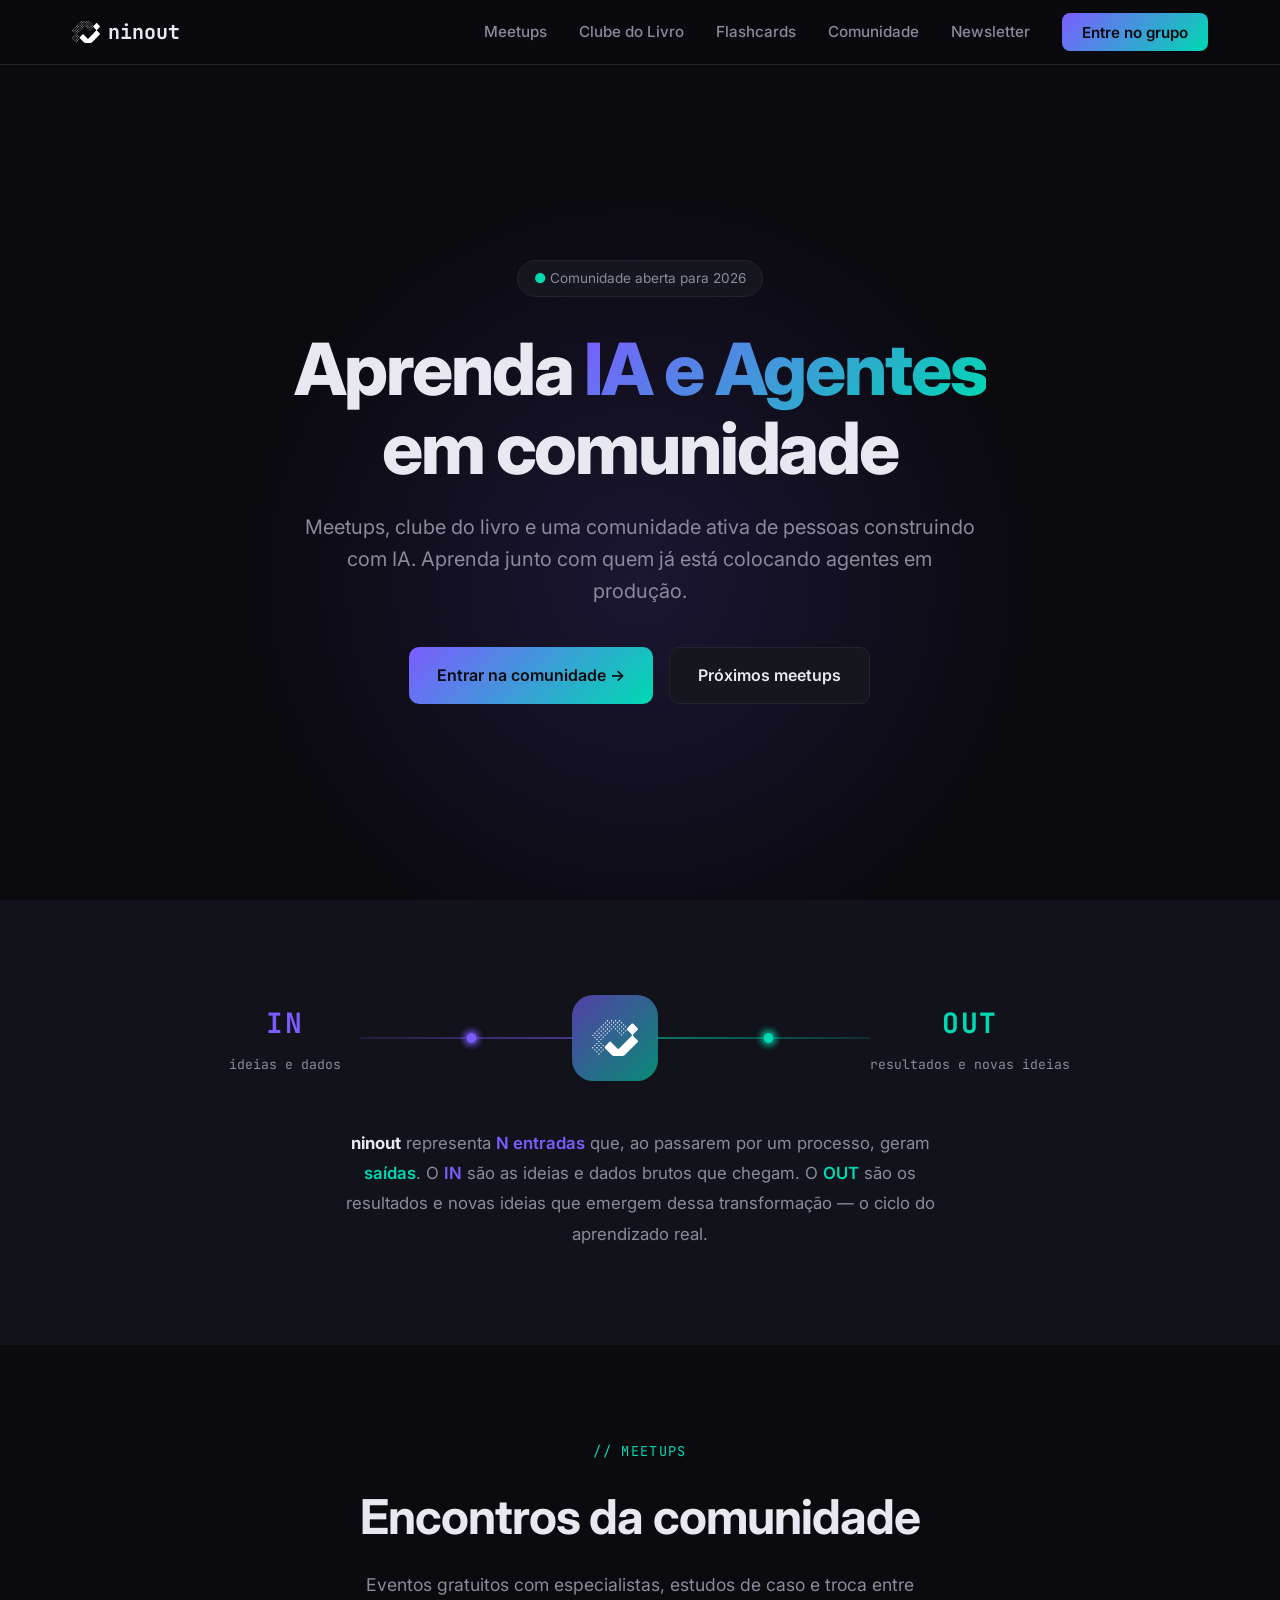
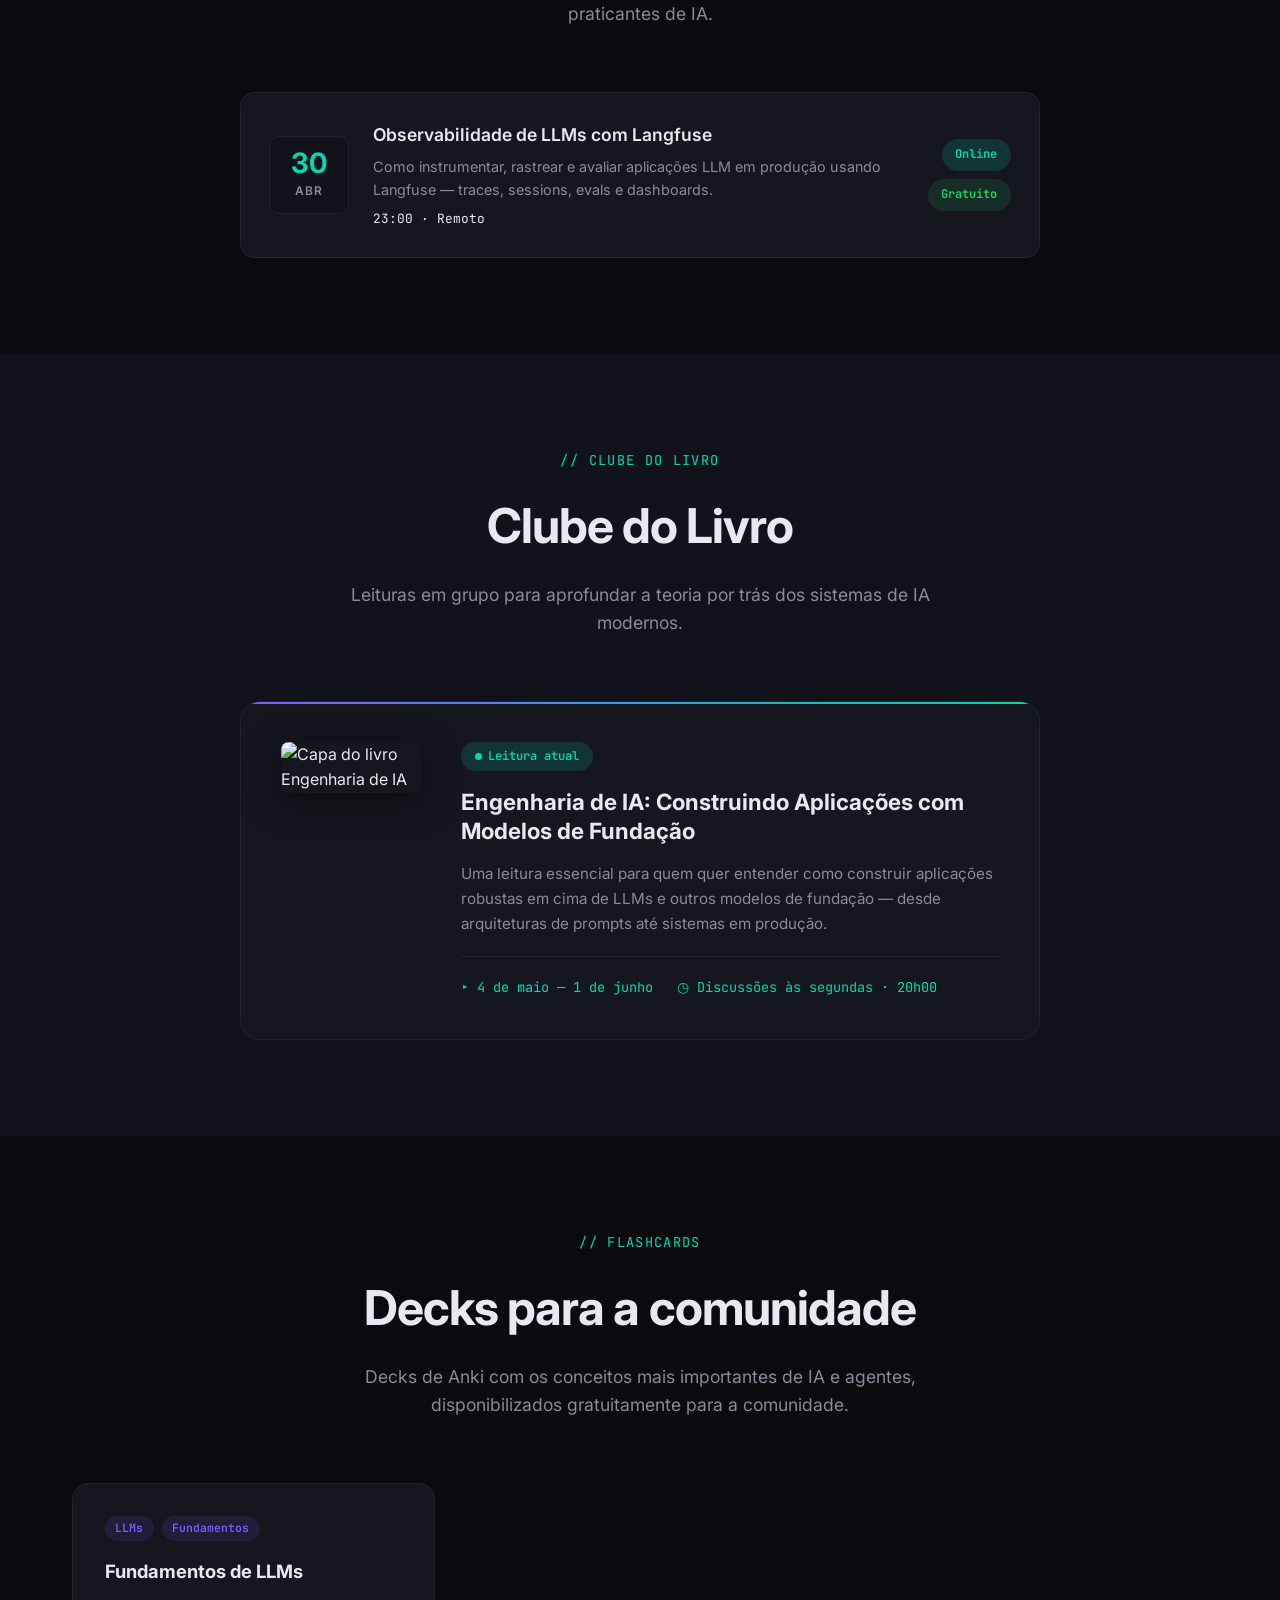
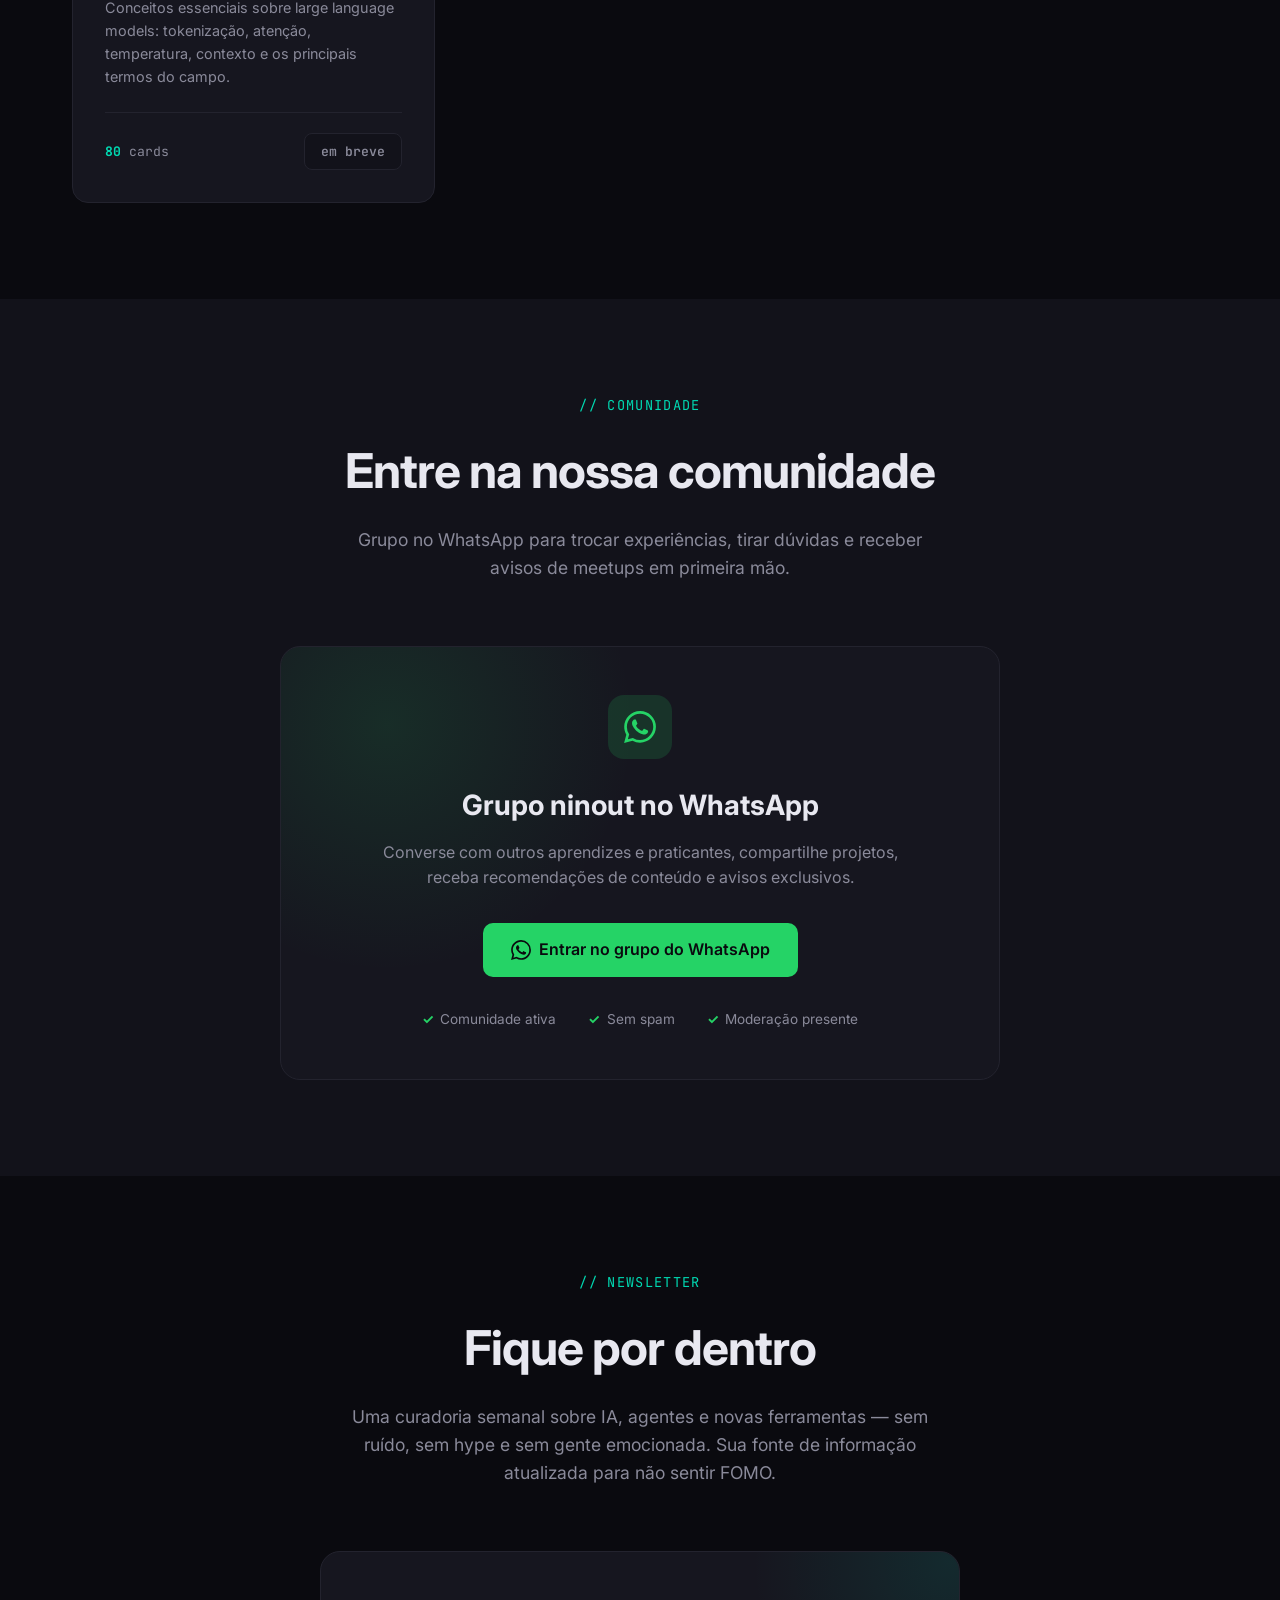
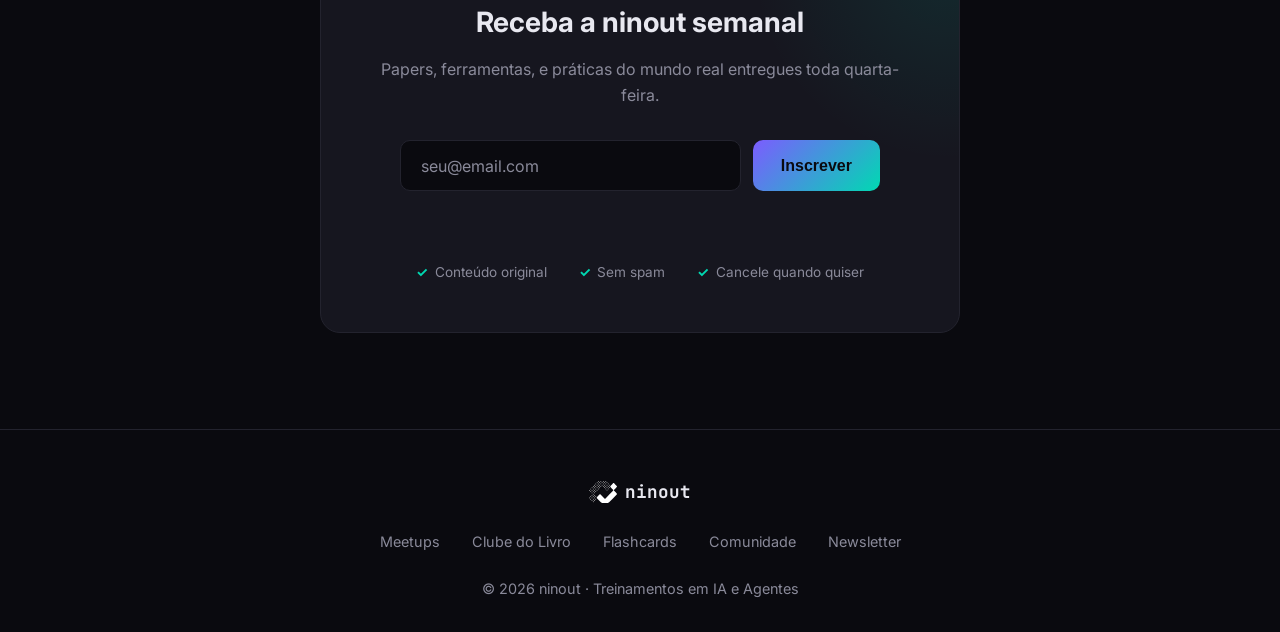
==== index.html @ 7427638b "Initial commit" ====
<!DOCTYPE html>
<html lang="pt-BR">
<head>
    <meta charset="UTF-8">
    <meta name="viewport" content="width=device-width, initial-scale=1.0">
    <title>ninout — Treinamentos em IA e Agentes</title>
    <link rel="icon" href="logo.svg" type="image/svg+xml">
    <link rel="preconnect" href="https://fonts.googleapis.com">
    <link rel="preconnect" href="https://fonts.gstatic.com" crossorigin>
    <link href="https://fonts.googleapis.com/css2?family=Inter:wght@300;400;500;600;700;800&family=JetBrains+Mono:wght@400;600&display=swap" rel="stylesheet">
    <style>
        * {
            margin: 0;
            padding: 0;
            box-sizing: border-box;
        }

        :root {
            --bg: #0a0a0f;
            --bg-elev: #12121a;
            --bg-card: #16161f;
            --border: #23232e;
            --text: #e8e8f0;
            --text-muted: #8a8a9a;
            --accent: #7c5cff;
            --accent-2: #00d9b2;
            --gradient: linear-gradient(135deg, #7c5cff 0%, #00d9b2 100%);
        }

        html {
            scroll-behavior: smooth;
        }

        body {
            font-family: 'Inter', -apple-system, BlinkMacSystemFont, sans-serif;
            background: var(--bg);
            color: var(--text);
            line-height: 1.6;
            overflow-x: hidden;
        }

        .mono {
            font-family: 'JetBrains Mono', monospace;
        }

        .container {
            max-width: 1200px;
            margin: 0 auto;
            padding: 0 2rem;
        }

        /* Navbar */
        nav {
            position: fixed;
            top: 0;
            left: 0;
            right: 0;
            background: rgba(10, 10, 15, 0.75);
            backdrop-filter: blur(12px);
            -webkit-backdrop-filter: blur(12px);
            border-bottom: 1px solid var(--border);
            z-index: 100;
            padding: 1rem 0;
        }

        nav .container {
            display: flex;
            align-items: center;
            justify-content: space-between;
        }

        .logo {
            font-family: 'JetBrains Mono', monospace;
            font-weight: 700;
            font-size: 1.25rem;
            color: var(--text);
            text-decoration: none;
            display: flex;
            align-items: center;
            gap: 0.5rem;
        }

        .logo img {
            width: 28px;
            height: 28px;
            object-fit: contain;
        }

        .nav-links {
            display: flex;
            gap: 2rem;
            list-style: none;
        }

        .nav-links a {
            color: var(--text-muted);
            text-decoration: none;
            font-size: 0.95rem;
            font-weight: 500;
            transition: color 0.2s;
        }

        .nav-links a:hover {
            color: var(--text);
        }

        .nav-cta {
            background: var(--gradient);
            color: #0a0a0f !important;
            padding: 0.6rem 1.25rem;
            border-radius: 8px;
            font-weight: 600 !important;
        }

        .nav-cta:hover {
            opacity: 0.9;
            transform: translateY(-1px);
        }

        /* Hero */
        .hero {
            height: 100vh;
            display: flex;
            align-items: center;
            justify-content: center;
            position: relative;
            padding: 8rem 0 4rem;
            overflow: hidden;
        }

        .hero::before {
            content: '';
            position: absolute;
            top: 20%;
            left: 50%;
            transform: translateX(-50%);
            width: 800px;
            height: 800px;
            background: radial-gradient(circle, rgba(124, 92, 255, 0.15) 0%, transparent 70%);
            pointer-events: none;
        }

        .hero-content {
            position: relative;
            text-align: center;
            max-width: 900px;
        }

        .hero-tag {
            display: inline-block;
            padding: 0.4rem 1rem;
            background: var(--bg-card);
            border: 1px solid var(--border);
            border-radius: 100px;
            font-size: 0.85rem;
            color: var(--text-muted);
            margin-bottom: 2rem;
        }

        .hero-tag span {
            color: var(--accent-2);
            font-weight: 600;
        }

        h1 {
            font-size: clamp(2.5rem, 6vw, 4.5rem);
            font-weight: 800;
            line-height: 1.1;
            letter-spacing: -0.03em;
            margin-bottom: 1.5rem;
        }

        .gradient-text {
            background: var(--gradient);
            -webkit-background-clip: text;
            -webkit-text-fill-color: transparent;
            background-clip: text;
        }

        .hero-subtitle {
            font-size: 1.25rem;
            color: var(--text-muted);
            max-width: 680px;
            margin: 0 auto 2.5rem;
        }

        .hero-actions {
            display: flex;
            gap: 1rem;
            justify-content: center;
            flex-wrap: wrap;
        }

        .btn {
            padding: 0.9rem 1.75rem;
            border-radius: 10px;
            font-weight: 600;
            font-size: 1rem;
            text-decoration: none;
            display: inline-flex;
            align-items: center;
            gap: 0.5rem;
            transition: all 0.2s;
            border: none;
            cursor: pointer;
        }

        .btn-primary {
            background: var(--gradient);
            color: #0a0a0f;
        }

        .btn-primary:hover {
            transform: translateY(-2px);
            box-shadow: 0 10px 30px rgba(124, 92, 255, 0.3);
        }

        .btn-secondary {
            background: var(--bg-card);
            color: var(--text);
            border: 1px solid var(--border);
        }

        .btn-secondary:hover {
            background: var(--bg-elev);
            border-color: var(--accent);
        }

        /* Sections */
        section {
            padding: 6rem 0;
            position: relative;
        }

        .section-header {
            text-align: center;
            margin-bottom: 4rem;
        }

        .section-label {
            font-family: 'JetBrains Mono', monospace;
            font-size: 0.85rem;
            color: var(--accent-2);
            text-transform: uppercase;
            letter-spacing: 0.1em;
            margin-bottom: 1rem;
        }

        h2 {
            font-size: clamp(2rem, 4vw, 3rem);
            font-weight: 700;
            letter-spacing: -0.02em;
            margin-bottom: 1rem;
        }

        .section-subtitle {
            font-size: 1.1rem;
            color: var(--text-muted);
            max-width: 600px;
            margin: 0 auto;
        }

        /* Sobre */
        .sobre {
            background: var(--bg-elev);
        }

        .sobre-wrapper {
            max-width: 860px;
            margin: 0 auto;
            text-align: center;
        }

        .sobre-diagrama {
            display: flex;
            align-items: center;
            justify-content: center;
            margin-bottom: 3rem;
            gap: 0;
        }

        .diagrama-lado {
            min-width: 150px;
            text-align: center;
            flex-shrink: 0;
        }

        .diagrama-lado p {
            font-size: 0.82rem;
            color: var(--text-muted);
            margin-top: 0.5rem;
            font-family: 'JetBrains Mono', monospace;
        }

        .diagrama-tag {
            display: inline-block;
            font-family: 'JetBrains Mono', monospace;
            font-size: 1.75rem;
            font-weight: 700;
            letter-spacing: 0.06em;
        }

        .diagrama-tag-in  { color: var(--accent); }
        .diagrama-tag-out { color: var(--accent-2); }

        .diagrama-trilho {
            flex: 1;
            height: 2px;
            position: relative;
            overflow: visible;
        }

        .diagrama-trilho-in  { background: linear-gradient(90deg, rgba(124,92,255,0.15), rgba(124,92,255,0.5)); }
        .diagrama-trilho-out { background: linear-gradient(90deg, rgba(0,217,178,0.5), rgba(0,217,178,0.15)); }

        .diagrama-dot {
            position: absolute;
            top: 50%;
            width: 9px;
            height: 9px;
            border-radius: 50%;
            transform: translateY(-50%);
        }

        .dot-in {
            background: var(--accent);
            box-shadow: 0 0 8px var(--accent);
            animation: dot-in 1.8s var(--d, 0s) infinite ease-in-out;
        }

        .dot-out {
            background: var(--accent-2);
            box-shadow: 0 0 8px var(--accent-2);
            animation: dot-out 1.8s var(--d, 0s) infinite ease-in-out;
        }

        @keyframes dot-in {
            0%   { left: 0%;   opacity: 0; }
            15%  { opacity: 1; }
            85%  { opacity: 1; }
            100% { left: 100%; opacity: 0; }
        }

        @keyframes dot-out {
            0%   { left: 0%;   opacity: 0; }
            15%  { opacity: 1; }
            85%  { opacity: 1; }
            100% { left: 100%; opacity: 0; }
        }

        .diagrama-centro {
            width: 84px;
            height: 84px;
            background: var(--bg-card);
            border-radius: 20px;
            display: flex;
            align-items: center;
            justify-content: center;
            flex-shrink: 0;
            position: relative;
            z-index: 1;
            animation: centro-pulse 3s ease-in-out infinite alternate;
        }

        .diagrama-centro::before {
            content: '';
            position: absolute;
            inset: -1px;
            border-radius: 21px;
            background: var(--gradient);
            z-index: -1;
            opacity: 0.6;
        }

        @keyframes centro-pulse {
            from { box-shadow: 0 0 20px rgba(124,92,255,0.25); }
            to   { box-shadow: 0 0 45px rgba(0,217,178,0.35); }
        }

        .diagrama-centro img {
            width: 46px;
            height: 46px;
            object-fit: contain;
        }

        .sobre-texto {
            font-size: 1.05rem;
            color: var(--text-muted);
            line-height: 1.8;
            max-width: 620px;
            margin: 0 auto;
        }

        .sobre-texto strong      { color: var(--text); }
        .sobre-texto .t-in  { color: var(--accent); font-weight: 600; }
        .sobre-texto .t-out { color: var(--accent-2); font-weight: 600; }

        @media (max-width: 600px) {
            .diagrama-lado { min-width: 80px; }
            .diagrama-tag  { font-size: 1.25rem; }
            .diagrama-centro { width: 64px; height: 64px; border-radius: 14px; }
            .diagrama-centro img { width: 34px; height: 34px; }
        }

        /* Meetups */
        .meetups {
            background: var(--bg);
        }

        .meetups-list {
            display: flex;
            flex-direction: column;
            gap: 1rem;
            max-width: 800px;
            margin: 0 auto;
        }

        .meetups-status {
            text-align: center;
            color: var(--text-muted);
            font-family: 'JetBrains Mono', monospace;
            font-size: 0.9rem;
            padding: 2rem 0;
        }

        .meetup-card {
            background: var(--bg-card);
            border: 1px solid var(--border);
            border-radius: 14px;
            padding: 1.75rem;
            display: grid;
            grid-template-columns: auto 1fr auto;
            gap: 1.5rem;
            align-items: center;
            transition: all 0.2s;
        }

        .meetup-card:hover {
            border-color: var(--accent);
            transform: translateX(4px);
        }

        .meetup-date {
            text-align: center;
            background: var(--bg-elev);
            border: 1px solid var(--border);
            border-radius: 10px;
            padding: 0.75rem 1rem;
            min-width: 80px;
        }

        .meetup-date .day {
            display: block;
            font-size: 1.75rem;
            font-weight: 700;
            color: var(--accent-2);
            line-height: 1;
        }

        .meetup-date .month {
            display: block;
            font-size: 0.75rem;
            text-transform: uppercase;
            color: var(--text-muted);
            font-weight: 600;
            letter-spacing: 0.1em;
            margin-top: 0.25rem;
        }

        .meetup-info h3 {
            font-size: 1.1rem;
            font-weight: 600;
            margin-bottom: 0.35rem;
        }

        .meetup-info p {
            color: var(--text-muted);
            font-size: 0.9rem;
        }

        .meetup-info .meta {
            font-family: 'JetBrains Mono', monospace;
            font-size: 0.8rem;
            margin-top: 0.5rem;
        }

        .meetup-badge {
            padding: 0.4rem 0.85rem;
            border-radius: 100px;
            font-size: 0.75rem;
            font-weight: 600;
            font-family: 'JetBrains Mono', monospace;
        }

        .badge-online {
            background: rgba(0, 217, 178, 0.15);
            color: var(--accent-2);
        }

        .badge-presencial {
            background: rgba(124, 92, 255, 0.15);
            color: var(--accent);
        }

        .badge-gratuito {
            background: rgba(37, 211, 102, 0.12);
            color: #25d366;
        }

        /* Flashcards */
        .flashcards {
            background: var(--bg);
        }

        .flashcards-grid {
            display: grid;
            grid-template-columns: repeat(auto-fill, minmax(280px, 1fr));
            gap: 1.5rem;
        }

        .flashcards-status {
            grid-column: 1 / -1;
            text-align: center;
            color: var(--text-muted);
            font-family: 'JetBrains Mono', monospace;
            font-size: 0.9rem;
            padding: 2rem 0;
        }

        .flashcard-deck {
            background: var(--bg-card);
            border: 1px solid var(--border);
            border-radius: 16px;
            padding: 2rem;
            position: relative;
            transition: all 0.3s;
        }

        .flashcard-deck::before,
        .flashcard-deck::after {
            content: '';
            position: absolute;
            left: 10px;
            right: 10px;
            height: 100%;
            border-radius: 16px;
            border: 1px solid var(--border);
            background: var(--bg-card);
            z-index: -1;
            transition: all 0.3s;
        }

        .flashcard-deck::before {
            bottom: -6px;
            filter: brightness(0.85);
        }

        .flashcard-deck::after {
            bottom: -11px;
            left: 18px;
            right: 18px;
            filter: brightness(0.7);
        }

        .flashcard-deck:hover {
            transform: translateY(-4px);
            border-color: var(--accent);
        }

        .flashcard-deck:hover::before {
            bottom: -8px;
        }

        .flashcard-deck:hover::after {
            bottom: -14px;
        }

        .flashcard-deck-tags {
            display: flex;
            gap: 0.5rem;
            flex-wrap: wrap;
            margin-bottom: 1rem;
        }

        .flashcard-tag {
            padding: 0.2rem 0.65rem;
            background: rgba(124, 92, 255, 0.12);
            color: var(--accent);
            border-radius: 100px;
            font-size: 0.72rem;
            font-weight: 600;
            font-family: 'JetBrains Mono', monospace;
        }

        .flashcard-deck h3 {
            font-size: 1.15rem;
            font-weight: 700;
            margin-bottom: 0.6rem;
        }

        .flashcard-deck p {
            color: var(--text-muted);
            font-size: 0.9rem;
            line-height: 1.6;
            margin-bottom: 1.5rem;
        }

        .flashcard-deck-footer {
            display: flex;
            align-items: center;
            justify-content: space-between;
            padding-top: 1.25rem;
            border-top: 1px solid var(--border);
        }

        .flashcard-count {
            font-family: 'JetBrains Mono', monospace;
            font-size: 0.82rem;
            color: var(--text-muted);
        }

        .flashcard-count strong {
            color: var(--accent-2);
        }

        .flashcard-download {
            display: inline-flex;
            align-items: center;
            gap: 0.4rem;
            padding: 0.45rem 1rem;
            background: var(--gradient);
            color: #0a0a0f;
            border-radius: 8px;
            font-size: 0.82rem;
            font-weight: 600;
            text-decoration: none;
            transition: all 0.2s;
        }

        .flashcard-download:hover {
            opacity: 0.9;
            transform: translateY(-1px);
        }

        .flashcard-download-soon {
            display: inline-flex;
            align-items: center;
            gap: 0.4rem;
            padding: 0.45rem 1rem;
            background: var(--bg-elev);
            color: var(--text-muted);
            border: 1px solid var(--border);
            border-radius: 8px;
            font-size: 0.82rem;
            font-weight: 600;
            font-family: 'JetBrains Mono', monospace;
            cursor: default;
        }

        /* Clube do Livro */
        .clube-livro {
            background: var(--bg-elev);
        }

        .livro-card {
            max-width: 800px;
            margin: 0 auto;
            background: var(--bg-card);
            border: 1px solid var(--border);
            border-radius: 20px;
            padding: 2.5rem;
            display: grid;
            grid-template-columns: auto 1fr;
            gap: 2.5rem;
            align-items: start;
            position: relative;
            overflow: hidden;
            transition: border-color 0.3s;
        }

        .livro-card::before {
            content: '';
            position: absolute;
            top: 0;
            left: 0;
            right: 0;
            height: 2px;
            background: var(--gradient);
        }

        .livro-card:hover {
            border-color: var(--accent);
        }

        .livro-cover {
            width: 140px;
            border-radius: 8px;
            box-shadow: 0 8px 32px rgba(0, 0, 0, 0.5);
            flex-shrink: 0;
        }

        .livro-badge {
            display: inline-flex;
            align-items: center;
            gap: 0.4rem;
            padding: 0.3rem 0.85rem;
            background: rgba(0, 217, 178, 0.15);
            color: var(--accent-2);
            border-radius: 100px;
            font-size: 0.75rem;
            font-weight: 600;
            font-family: 'JetBrains Mono', monospace;
            margin-bottom: 1rem;
        }

        .livro-badge::before {
            content: '';
            width: 7px;
            height: 7px;
            background: var(--accent-2);
            border-radius: 50%;
            display: inline-block;
        }

        .livro-info h3 {
            font-size: 1.4rem;
            font-weight: 700;
            line-height: 1.3;
            margin-bottom: 0.5rem;
        }

        .livro-info p {
            color: var(--text-muted);
            font-size: 0.95rem;
            line-height: 1.65;
            margin-top: 1rem;
        }

        .livro-meta {
            display: flex;
            gap: 1.5rem;
            flex-wrap: wrap;
            margin-top: 1.25rem;
            padding-top: 1.25rem;
            border-top: 1px solid var(--border);
            font-family: 'JetBrains Mono', monospace;
            font-size: 0.85rem;
            color: var(--accent-2);
        }

        @media (max-width: 600px) {
            .livro-card {
                grid-template-columns: 1fr;
                text-align: center;
            }
            .livro-cover {
                width: 120px;
                margin: 0 auto;
            }
        }

        /* Community */
        .community {
            background: var(--bg-elev);
        }

        .community-box {
            max-width: 720px;
            margin: 0 auto;
            background: var(--bg-card);
            border: 1px solid var(--border);
            border-radius: 20px;
            padding: 3rem;
            text-align: center;
            position: relative;
            overflow: hidden;
        }

        .community-box::before {
            content: '';
            position: absolute;
            top: -40%;
            left: -20%;
            width: 500px;
            height: 500px;
            background: radial-gradient(circle, rgba(37, 211, 102, 0.12) 0%, transparent 70%);
            pointer-events: none;
        }

        .community-icon {
            width: 64px;
            height: 64px;
            border-radius: 16px;
            background: rgba(37, 211, 102, 0.15);
            display: inline-flex;
            align-items: center;
            justify-content: center;
            margin-bottom: 1.5rem;
            position: relative;
        }

        .community-icon svg {
            width: 32px;
            height: 32px;
            fill: #25d366;
        }

        .community-box h3 {
            font-size: 1.75rem;
            margin-bottom: 0.75rem;
            position: relative;
        }

        .community-box > p {
            color: var(--text-muted);
            margin-bottom: 2rem;
            position: relative;
            max-width: 520px;
            margin-left: auto;
            margin-right: auto;
        }

        .btn-whatsapp {
            background: #25d366;
            color: #0a0a0f;
            position: relative;
        }

        .btn-whatsapp:hover {
            background: #20bf5a;
            transform: translateY(-2px);
            box-shadow: 0 10px 30px rgba(37, 211, 102, 0.3);
        }

        .btn-whatsapp svg {
            width: 20px;
            height: 20px;
            fill: currentColor;
        }

        .community-perks {
            display: flex;
            justify-content: center;
            gap: 2rem;
            margin-top: 2rem;
            flex-wrap: wrap;
            position: relative;
        }

        .community-perks span {
            font-size: 0.85rem;
            color: var(--text-muted);
            display: flex;
            align-items: center;
            gap: 0.4rem;
        }

        .community-perks span::before {
            content: '✓';
            color: #25d366;
            font-weight: 700;
        }

        /* Newsletter */
        .newsletter-section {
            background: var(--bg);
        }

        .newsletter-box {
            max-width: 640px;
            margin: 0 auto;
            background: var(--bg-card);
            border: 1px solid var(--border);
            border-radius: 20px;
            padding: 3rem;
            text-align: center;
            position: relative;
            overflow: hidden;
        }

        .newsletter-box::before {
            content: '';
            position: absolute;
            top: -50%;
            right: -30%;
            width: 400px;
            height: 400px;
            background: radial-gradient(circle, rgba(0, 217, 178, 0.1) 0%, transparent 70%);
            pointer-events: none;
        }

        .newsletter-box h3 {
            font-size: 1.75rem;
            margin-bottom: 0.75rem;
            position: relative;
        }

        .newsletter-box p {
            color: var(--text-muted);
            margin-bottom: 2rem;
            position: relative;
        }

        .newsletter-form {
            display: flex;
            gap: 0.75rem;
            max-width: 480px;
            margin: 0 auto;
            position: relative;
        }

        .newsletter-form input {
            flex: 1;
            padding: 0.9rem 1.25rem;
            background: var(--bg);
            border: 1px solid var(--border);
            border-radius: 10px;
            color: var(--text);
            font-size: 1rem;
            font-family: inherit;
            transition: border-color 0.2s;
        }

        .newsletter-form input:focus {
            outline: none;
            border-color: var(--accent);
        }

        .newsletter-form input::placeholder {
            color: var(--text-muted);
        }

        .newsletter-perks {
            display: flex;
            justify-content: center;
            gap: 2rem;
            margin-top: 2rem;
            flex-wrap: wrap;
            position: relative;
        }

        .newsletter-perks span {
            font-size: 0.85rem;
            color: var(--text-muted);
            display: flex;
            align-items: center;
            gap: 0.4rem;
        }

        .newsletter-perks span::before {
            content: '✓';
            color: var(--accent-2);
            font-weight: 700;
        }

        .newsletter-msg {
            margin-top: 1rem;
            font-size: 0.9rem;
            color: var(--accent-2);
            opacity: 0;
            transition: opacity 0.3s;
        }

        .newsletter-msg.visible {
            opacity: 1;
        }

        /* Footer */
        footer {
            border-top: 1px solid var(--border);
            padding: 3rem 0 2rem;
            text-align: center;
            color: var(--text-muted);
            font-size: 0.9rem;
        }

        footer .logo {
            justify-content: center;
            margin-bottom: 1rem;
            font-size: 1.1rem;
        }

        .footer-links {
            display: flex;
            justify-content: center;
            gap: 2rem;
            margin: 1.5rem 0;
            list-style: none;
        }

        .footer-links a {
            color: var(--text-muted);
            text-decoration: none;
            transition: color 0.2s;
        }

        .footer-links a:hover {
            color: var(--text);
        }

        /* Hamburger */
        .nav-hamburger {
            display: none;
            flex-direction: column;
            justify-content: center;
            gap: 5px;
            width: 36px;
            height: 36px;
            background: none;
            border: none;
            cursor: pointer;
            padding: 4px;
        }

        .nav-hamburger span {
            display: block;
            height: 2px;
            background: var(--text);
            border-radius: 2px;
            transition: all 0.25s;
        }

        .nav-hamburger.open span:nth-child(1) {
            transform: translateY(7px) rotate(45deg);
        }

        .nav-hamburger.open span:nth-child(2) {
            opacity: 0;
        }

        .nav-hamburger.open span:nth-child(3) {
            transform: translateY(-7px) rotate(-45deg);
        }

        /* Responsive */
        @media (max-width: 768px) {
            .nav-hamburger {
                display: flex;
            }

            .nav-links {
                display: none;
                position: fixed;
                top: 57px;
                left: 0;
                right: 0;
                background: rgba(10, 10, 15, 0.97);
                backdrop-filter: blur(12px);
                -webkit-backdrop-filter: blur(12px);
                border-bottom: 1px solid var(--border);
                flex-direction: column;
                gap: 0;
                padding: 1rem 0;
                z-index: 99;
            }

            .nav-links.open {
                display: flex;
            }

            .nav-links li a {
                display: block;
                padding: 0.85rem 2rem;
                font-size: 1rem;
            }

            .nav-links li:last-child {
                padding: 0.75rem 2rem 0.25rem;
            }

            .nav-links li:last-child a.nav-cta {
                display: block;
                text-align: center;
            }

            .meetup-card {
                grid-template-columns: auto 1fr;
            }

            .meetup-badge {
                grid-column: 2;
                justify-self: start;
            }

            .newsletter-form {
                flex-direction: column;
            }

            .newsletter-box {
                padding: 2rem 1.5rem;
            }
        }
    </style>
</head>
<body>
    <nav>
        <div class="container">
            <a href="#" class="logo"><img src="logo.svg" alt="ninout logo">ninout</a>
            <button class="nav-hamburger" id="navHamburger" aria-label="Abrir menu">
                <span></span><span></span><span></span>
            </button>
            <ul class="nav-links" id="navLinks">
                <li><a href="#meetups">Meetups</a></li>
                <li><a href="#clube-do-livro">Clube do Livro</a></li>
                <li><a href="#flashcards">Flashcards</a></li>
                <li><a href="#comunidade">Comunidade</a></li>
                <li><a href="#newsletter">Newsletter</a></li>
                <li><a href="#comunidade" class="nav-cta">Entre no grupo</a></li>
            </ul>
        </div>
    </nav>

    <section class="hero">
        <div class="container">
            <div class="hero-content">
                <div class="hero-tag">
                    <span>●</span> Comunidade aberta para 2026
                </div>
                <h1>
                    Aprenda <span class="gradient-text">IA e Agentes</span><br>
                    em comunidade
                </h1>
                <p class="hero-subtitle">
                    Meetups, clube do livro e uma comunidade ativa de pessoas construindo
                    com IA. Aprenda junto com quem já está colocando agentes em produção.
                </p>
                <div class="hero-actions">
                    <a href="#comunidade" class="btn btn-primary">Entrar na comunidade →</a>
                    <a href="#meetups" class="btn btn-secondary">Próximos meetups</a>
                </div>
            </div>
        </div>
    </section>


    <section id="sobre" class="sobre">
        <div class="container">
            <div class="sobre-wrapper">
                <div class="sobre-diagrama">
                    <div class="diagrama-lado">
                        <span class="diagrama-tag diagrama-tag-in">IN</span>
                        <p>ideias e dados</p>
                    </div>
                    <div class="diagrama-trilho diagrama-trilho-in">
                        <span class="diagrama-dot dot-in" style="--d:0s"></span>
                        <span class="diagrama-dot dot-in" style="--d:.6s"></span>
                        <span class="diagrama-dot dot-in" style="--d:1.2s"></span>
                    </div>
                    <div class="diagrama-centro">
                        <img src="logo.svg" alt="ninout">
                    </div>
                    <div class="diagrama-trilho diagrama-trilho-out">
                        <span class="diagrama-dot dot-out" style="--d:.3s"></span>
                        <span class="diagrama-dot dot-out" style="--d:.9s"></span>
                        <span class="diagrama-dot dot-out" style="--d:1.5s"></span>
                    </div>
                    <div class="diagrama-lado">
                        <span class="diagrama-tag diagrama-tag-out">OUT</span>
                        <p>resultados e novas ideias</p>
                    </div>
                </div>
                <p class="sobre-texto">
                    <strong>ninout</strong> representa <span class="t-in">N entradas</span> que, ao passarem por um processo, geram <span class="t-out">saídas</span>. O <span class="t-in">IN</span> são as ideias e dados brutos que chegam. O <span class="t-out">OUT</span> são os resultados e novas ideias que emergem dessa transformação — o ciclo do aprendizado real.
                </p>
            </div>
        </div>
    </section>

    <section id="meetups" class="meetups">
        <div class="container">
            <div class="section-header">
                <div class="section-label">// meetups</div>
                <h2>Encontros da comunidade</h2>
                <p class="section-subtitle">
                    Eventos gratuitos com especialistas, estudos de caso e troca entre praticantes de IA.
                </p>
            </div>
            <div class="meetups-list" id="meetupsList">
                <p class="meetups-status" id="meetupsStatus">Carregando meetups…</p>
            </div>
        </div>
    </section>

    <section id="clube-do-livro" class="clube-livro">
        <div class="container">
            <div class="section-header">
                <div class="section-label">// clube do livro</div>
                <h2>Clube do Livro</h2>
                <p class="section-subtitle">
                    Leituras em grupo para aprofundar a teoria por trás dos sistemas de IA modernos.
                </p>
            </div>
            <div class="livro-card">
                <img class="livro-cover" src="https://m.media-amazon.com/images/I/81ohse7798L._SY425_.jpg" alt="Capa do livro Engenharia de IA">
                <div class="livro-info">
                    <div class="livro-badge">Leitura atual</div>
                    <h3>Engenharia de IA: Construindo Aplicações com Modelos de Fundação</h3>
                    <p>Uma leitura essencial para quem quer entender como construir aplicações robustas em cima de LLMs e outros modelos de fundação — desde arquiteturas de prompts até sistemas em produção.</p>
                    <div class="livro-meta">
                        <span>▸ 4 de maio — 1 de junho</span>
                        <span>◷ Discussões às segundas · 20h00</span>
                    </div>
                </div>
            </div>
        </div>
    </section>

    <section id="flashcards" class="flashcards">
        <div class="container">
            <div class="section-header">
                <div class="section-label">// flashcards</div>
                <h2>Decks para a comunidade</h2>
                <p class="section-subtitle">
                    Decks de Anki com os conceitos mais importantes de IA e agentes, disponibilizados gratuitamente para a comunidade.
                </p>
            </div>
            <div class="flashcards-grid" id="flashcardsGrid">
                <p class="flashcards-status" id="flashcardsStatus">Carregando decks…</p>
            </div>
        </div>
    </section>

    <section id="comunidade" class="community">
        <div class="container">
            <div class="section-header">
                <div class="section-label">// comunidade</div>
                <h2>Entre na nossa comunidade</h2>
                <p class="section-subtitle">
                    Grupo no WhatsApp para trocar experiências, tirar dúvidas e receber avisos de meetups em primeira mão.
                </p>
            </div>
            <div class="community-box">
                <div class="community-icon">
                    <svg viewBox="0 0 24 24" xmlns="http://www.w3.org/2000/svg">
                        <path d="M17.472 14.382c-.297-.149-1.758-.867-2.03-.967-.273-.099-.471-.148-.67.15-.197.297-.767.966-.94 1.164-.173.199-.347.223-.644.075-.297-.15-1.255-.463-2.39-1.475-.883-.788-1.48-1.761-1.653-2.059-.173-.297-.018-.458.13-.606.134-.133.298-.347.446-.52.149-.174.198-.298.298-.497.099-.198.05-.371-.025-.52-.075-.149-.669-1.612-.916-2.207-.242-.579-.487-.5-.669-.51-.173-.008-.371-.01-.57-.01-.198 0-.52.074-.792.372-.272.297-1.04 1.016-1.04 2.479 0 1.462 1.065 2.875 1.213 3.074.149.198 2.096 3.2 5.077 4.487.709.306 1.262.489 1.694.625.712.227 1.36.195 1.871.118.571-.085 1.758-.719 2.006-1.413.248-.694.248-1.289.173-1.413-.074-.124-.272-.198-.57-.347m-5.421 7.403h-.004a9.87 9.87 0 0 1-5.031-1.378l-.361-.214-3.741.982.998-3.648-.235-.374a9.86 9.86 0 0 1-1.51-5.26c.001-5.45 4.436-9.884 9.888-9.884 2.64 0 5.122 1.03 6.988 2.898a9.825 9.825 0 0 1 2.893 6.994c-.003 5.45-4.437 9.884-9.885 9.884m8.413-18.297A11.815 11.815 0 0 0 12.05 0C5.495 0 .16 5.335.157 11.892c0 2.096.547 4.142 1.588 5.945L.057 24l6.305-1.654a11.882 11.882 0 0 0 5.683 1.448h.005c6.554 0 11.89-5.335 11.893-11.893a11.821 11.821 0 0 0-3.48-8.413z"/>
                    </svg>
                </div>
                <h3>Grupo ninout no WhatsApp</h3>
                <p>Converse com outros aprendizes e praticantes, compartilhe projetos, receba recomendações de conteúdo e avisos exclusivos.</p>
                <a href="https://chat.whatsapp.com/XXXXXXXXXXXXXXXXXXXXXX" target="_blank" rel="noopener noreferrer" class="btn btn-whatsapp">
                    <svg viewBox="0 0 24 24" xmlns="http://www.w3.org/2000/svg">
                        <path d="M17.472 14.382c-.297-.149-1.758-.867-2.03-.967-.273-.099-.471-.148-.67.15-.197.297-.767.966-.94 1.164-.173.199-.347.223-.644.075-.297-.15-1.255-.463-2.39-1.475-.883-.788-1.48-1.761-1.653-2.059-.173-.297-.018-.458.13-.606.134-.133.298-.347.446-.52.149-.174.198-.298.298-.497.099-.198.05-.371-.025-.52-.075-.149-.669-1.612-.916-2.207-.242-.579-.487-.5-.669-.51-.173-.008-.371-.01-.57-.01-.198 0-.52.074-.792.372-.272.297-1.04 1.016-1.04 2.479 0 1.462 1.065 2.875 1.213 3.074.149.198 2.096 3.2 5.077 4.487.709.306 1.262.489 1.694.625.712.227 1.36.195 1.871.118.571-.085 1.758-.719 2.006-1.413.248-.694.248-1.289.173-1.413-.074-.124-.272-.198-.57-.347m-5.421 7.403h-.004a9.87 9.87 0 0 1-5.031-1.378l-.361-.214-3.741.982.998-3.648-.235-.374a9.86 9.86 0 0 1-1.51-5.26c.001-5.45 4.436-9.884 9.888-9.884 2.64 0 5.122 1.03 6.988 2.898a9.825 9.825 0 0 1 2.893 6.994c-.003 5.45-4.437 9.884-9.885 9.884m8.413-18.297A11.815 11.815 0 0 0 12.05 0C5.495 0 .16 5.335.157 11.892c0 2.096.547 4.142 1.588 5.945L.057 24l6.305-1.654a11.882 11.882 0 0 0 5.683 1.448h.005c6.554 0 11.89-5.335 11.893-11.893a11.821 11.821 0 0 0-3.48-8.413z"/>
                    </svg>
                    Entrar no grupo do WhatsApp
                </a>
                <div class="community-perks">
                    <span>Comunidade ativa</span>
                    <span>Sem spam</span>
                    <span>Moderação presente</span>
                </div>
            </div>
        </div>
    </section>

    <section id="newsletter" class="newsletter-section">
        <div class="container">
            <div class="section-header">
                <div class="section-label">// newsletter</div>
                <h2>Fique por dentro</h2>
                <p class="section-subtitle">
                    Uma curadoria semanal sobre IA, agentes e novas ferramentas — sem ruído, sem hype e sem gente emocionada. Sua fonte de informação atualizada para não sentir FOMO.
                </p>
            </div>
            <div class="newsletter-box">
                <h3>Receba a ninout semanal</h3>
                <p>Papers, ferramentas, e práticas do mundo real entregues toda quarta-feira.</p>
                <form class="newsletter-form" id="newsletterForm">
                    <input type="email" placeholder="seu@email.com" required>
                    <button type="submit" class="btn btn-primary">Inscrever</button>
                </form>
                <div class="newsletter-msg" id="newsletterMsg">✓ Pronto! Confira sua caixa de entrada.</div>
                <div class="newsletter-perks">
                    <span>Conteúdo original</span>
                    <span>Sem spam</span>
                    <span>Cancele quando quiser</span>
                </div>
            </div>
        </div>
    </section>

    <footer>
        <div class="container">
            <a href="#" class="logo"><img src="logo.svg" alt="ninout logo">ninout</a>
            <ul class="footer-links">
                <li><a href="#meetups">Meetups</a></li>
                <li><a href="#clube-do-livro">Clube do Livro</a></li>
                <li><a href="#flashcards">Flashcards</a></li>
                <li><a href="#comunidade">Comunidade</a></li>
                <li><a href="#newsletter">Newsletter</a></li>
            </ul>
            <p>© 2026 ninout · Treinamentos em IA e Agentes</p>
        </div>
    </footer>

    <script>
        const hamburger = document.getElementById('navHamburger');
        const navLinks = document.getElementById('navLinks');
        hamburger.addEventListener('click', () => {
            hamburger.classList.toggle('open');
            navLinks.classList.toggle('open');
        });
        navLinks.querySelectorAll('a').forEach(a => {
            a.addEventListener('click', () => {
                hamburger.classList.remove('open');
                navLinks.classList.remove('open');
            });
        });

        const form = document.getElementById('newsletterForm');
        const msg = document.getElementById('newsletterMsg');
        form.addEventListener('submit', (e) => {
            e.preventDefault();
            msg.classList.add('visible');
            form.reset();
            setTimeout(() => msg.classList.remove('visible'), 4000);
        });

        const MONTHS_PT = ['Jan', 'Fev', 'Mar', 'Abr', 'Mai', 'Jun', 'Jul', 'Ago', 'Set', 'Out', 'Nov', 'Dez'];

        function escapeHtml(str) {
            return String(str).replace(/[&<>"']/g, (c) => ({
                '&': '&amp;', '<': '&lt;', '>': '&gt;', '"': '&quot;', "'": '&#39;'
            }[c]));
        }

        function renderMeetup(m) {
            const d = new Date(m.date);
            const day = String(d.getDate()).padStart(2, '0');
            const month = MONTHS_PT[d.getMonth()];
            const time = d.toLocaleTimeString('pt-BR', { hour: '2-digit', minute: '2-digit' });
            const modeClass = m.mode === 'online' ? 'badge-online' : 'badge-presencial';
            const modeLabel = m.mode === 'online' ? 'Online' : 'Presencial';
            return `
                <div class="meetup-card">
                    <div class="meetup-date">
                        <span class="day">${day}</span>
                        <span class="month">${escapeHtml(month)}</span>
                    </div>
                    <div class="meetup-info">
                        <h3>${escapeHtml(m.title)}</h3>
                        <p>${escapeHtml(m.description)}</p>
                        <div class="meta mono">${escapeHtml(time)} · ${escapeHtml(m.location)}</div>
                    </div>
                    <div style="display:flex;flex-direction:column;gap:0.5rem;align-items:flex-end">
                        <span class="meetup-badge ${modeClass}">${modeLabel}</span>
                        <span class="meetup-badge badge-gratuito">Gratuito</span>
                    </div>
                </div>
            `;
        }

        async function loadMeetups() {
            const list = document.getElementById('meetupsList');
            const status = document.getElementById('meetupsStatus');
            try {
                const res = await fetch('meetups.json', { cache: 'no-cache' });
                if (!res.ok) throw new Error(`HTTP ${res.status}`);
                const meetups = await res.json();
                if (!Array.isArray(meetups) || meetups.length === 0) {
                    status.textContent = 'Nenhum meetup agendado no momento.';
                    return;
                }
                meetups.sort((a, b) => new Date(a.date) - new Date(b.date));
                list.innerHTML = meetups.map(renderMeetup).join('');
            } catch (err) {
                status.textContent = 'Não foi possível carregar os meetups.';
                console.error(err);
            }
        }

        loadMeetups();

        function renderDeck(d) {
            const tags = (d.tags || []).map(t => `<span class="flashcard-tag">${escapeHtml(t)}</span>`).join('');
            const tagsBlock = tags ? `<div class="flashcard-deck-tags">${tags}</div>` : '';
            const action = d.download
                ? `<a href="${escapeHtml(d.download)}" class="flashcard-download" target="_blank" rel="noopener noreferrer">↓ Baixar deck</a>`
                : `<span class="flashcard-download-soon">em breve</span>`;
            return `
                <div class="flashcard-deck">
                    ${tagsBlock}
                    <h3>${escapeHtml(d.title)}</h3>
                    <p>${escapeHtml(d.description)}</p>
                    <div class="flashcard-deck-footer">
                        <span class="flashcard-count"><strong>${escapeHtml(String(d.cards))}</strong> cards</span>
                        ${action}
                    </div>
                </div>
            `;
        }

        async function loadFlashcards() {
            const grid = document.getElementById('flashcardsGrid');
            const status = document.getElementById('flashcardsStatus');
            try {
                const res = await fetch('flashcards.json', { cache: 'no-cache' });
                if (!res.ok) throw new Error(`HTTP ${res.status}`);
                const decks = await res.json();
                if (!Array.isArray(decks) || decks.length === 0) {
                    status.textContent = 'Nenhum deck disponível no momento.';
                    return;
                }
                grid.innerHTML = decks.map(renderDeck).join('');
            } catch (err) {
                status.textContent = 'Não foi possível carregar os decks.';
                console.error(err);
            }
        }

        loadFlashcards();
    </script>
</body>
</html>
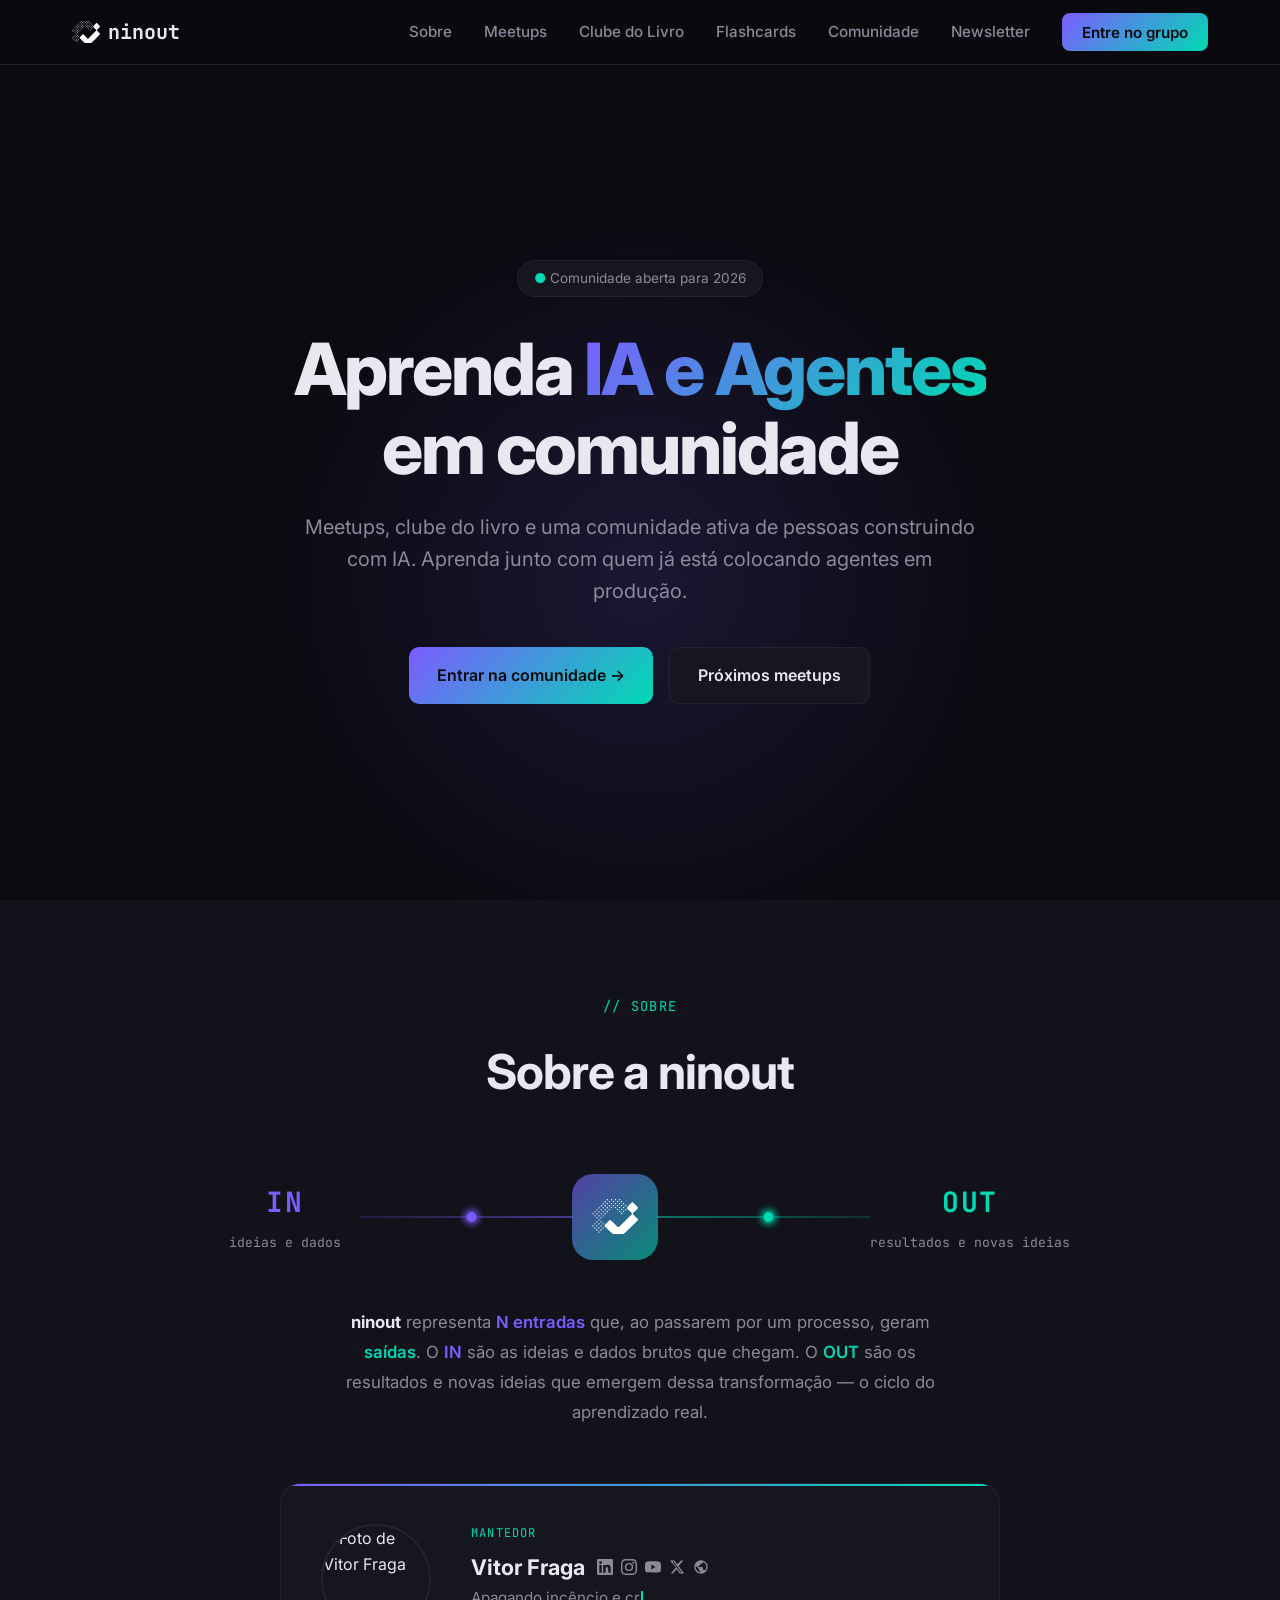
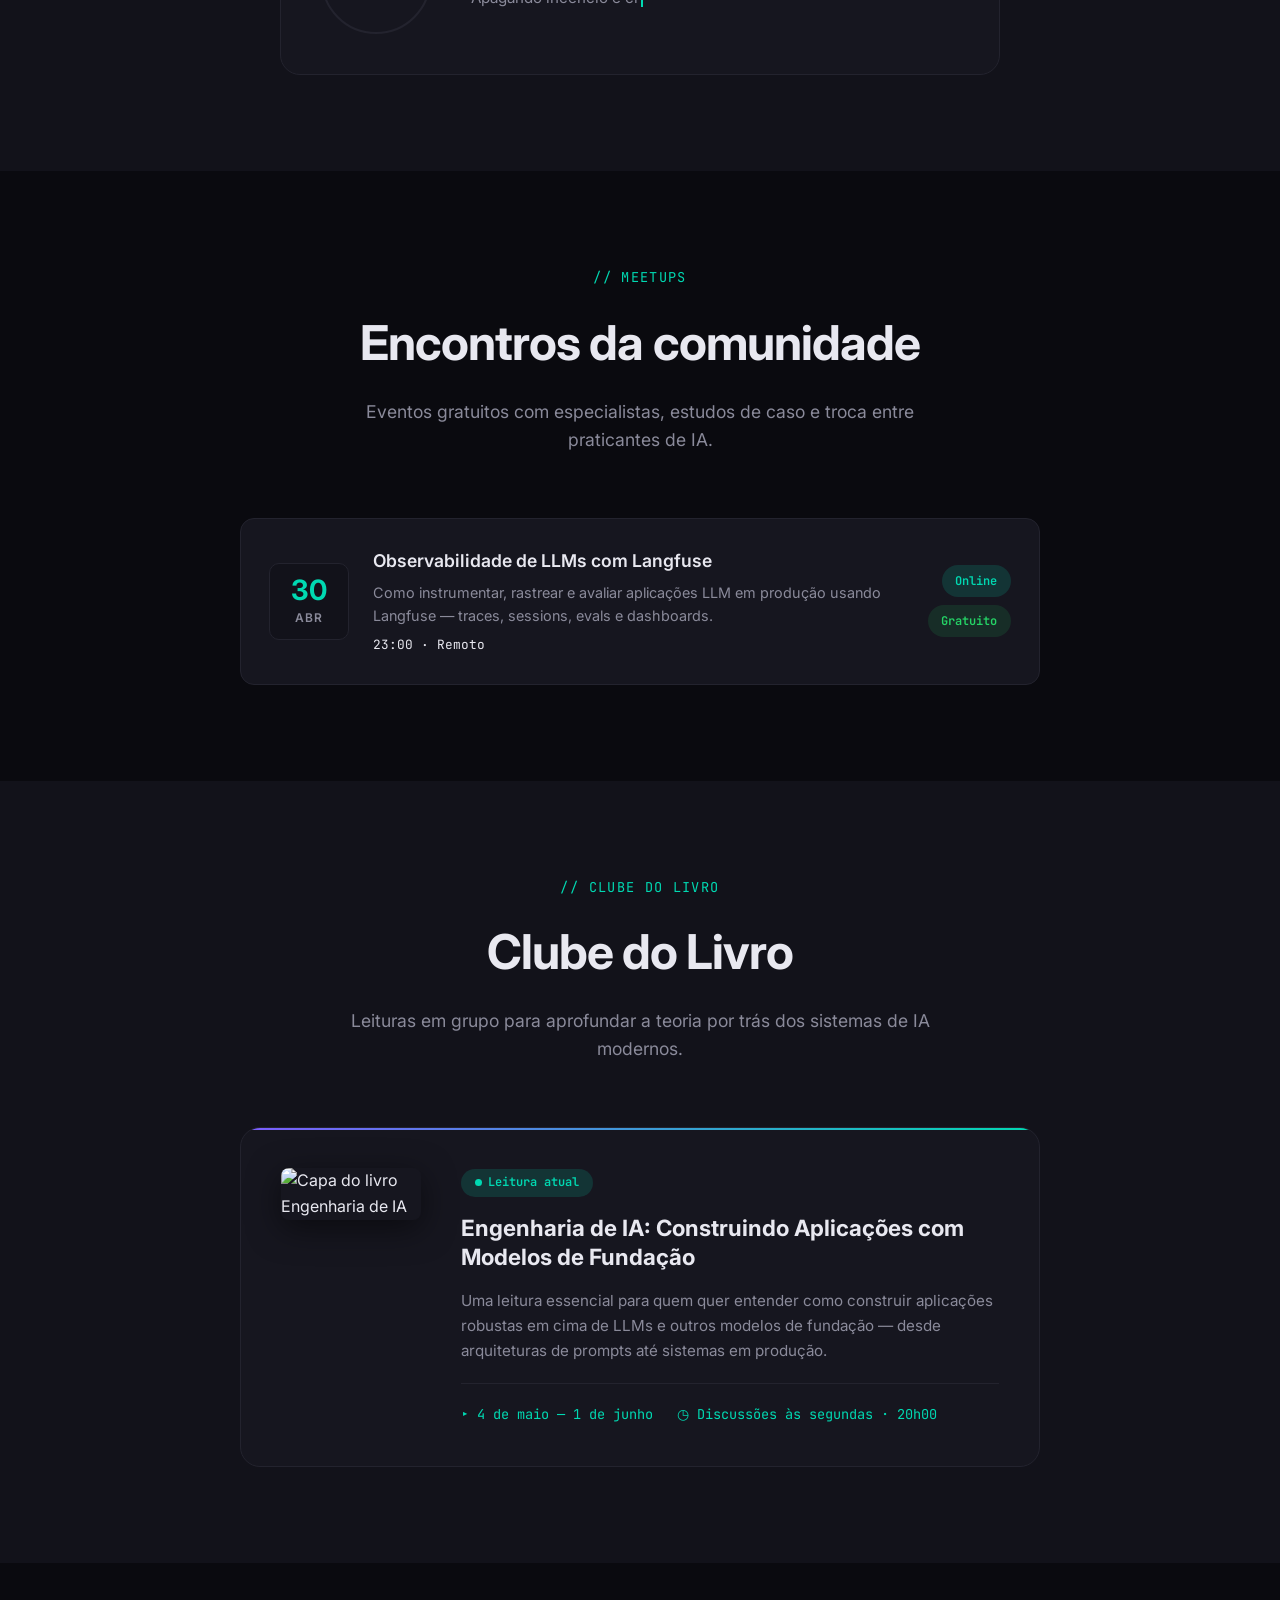
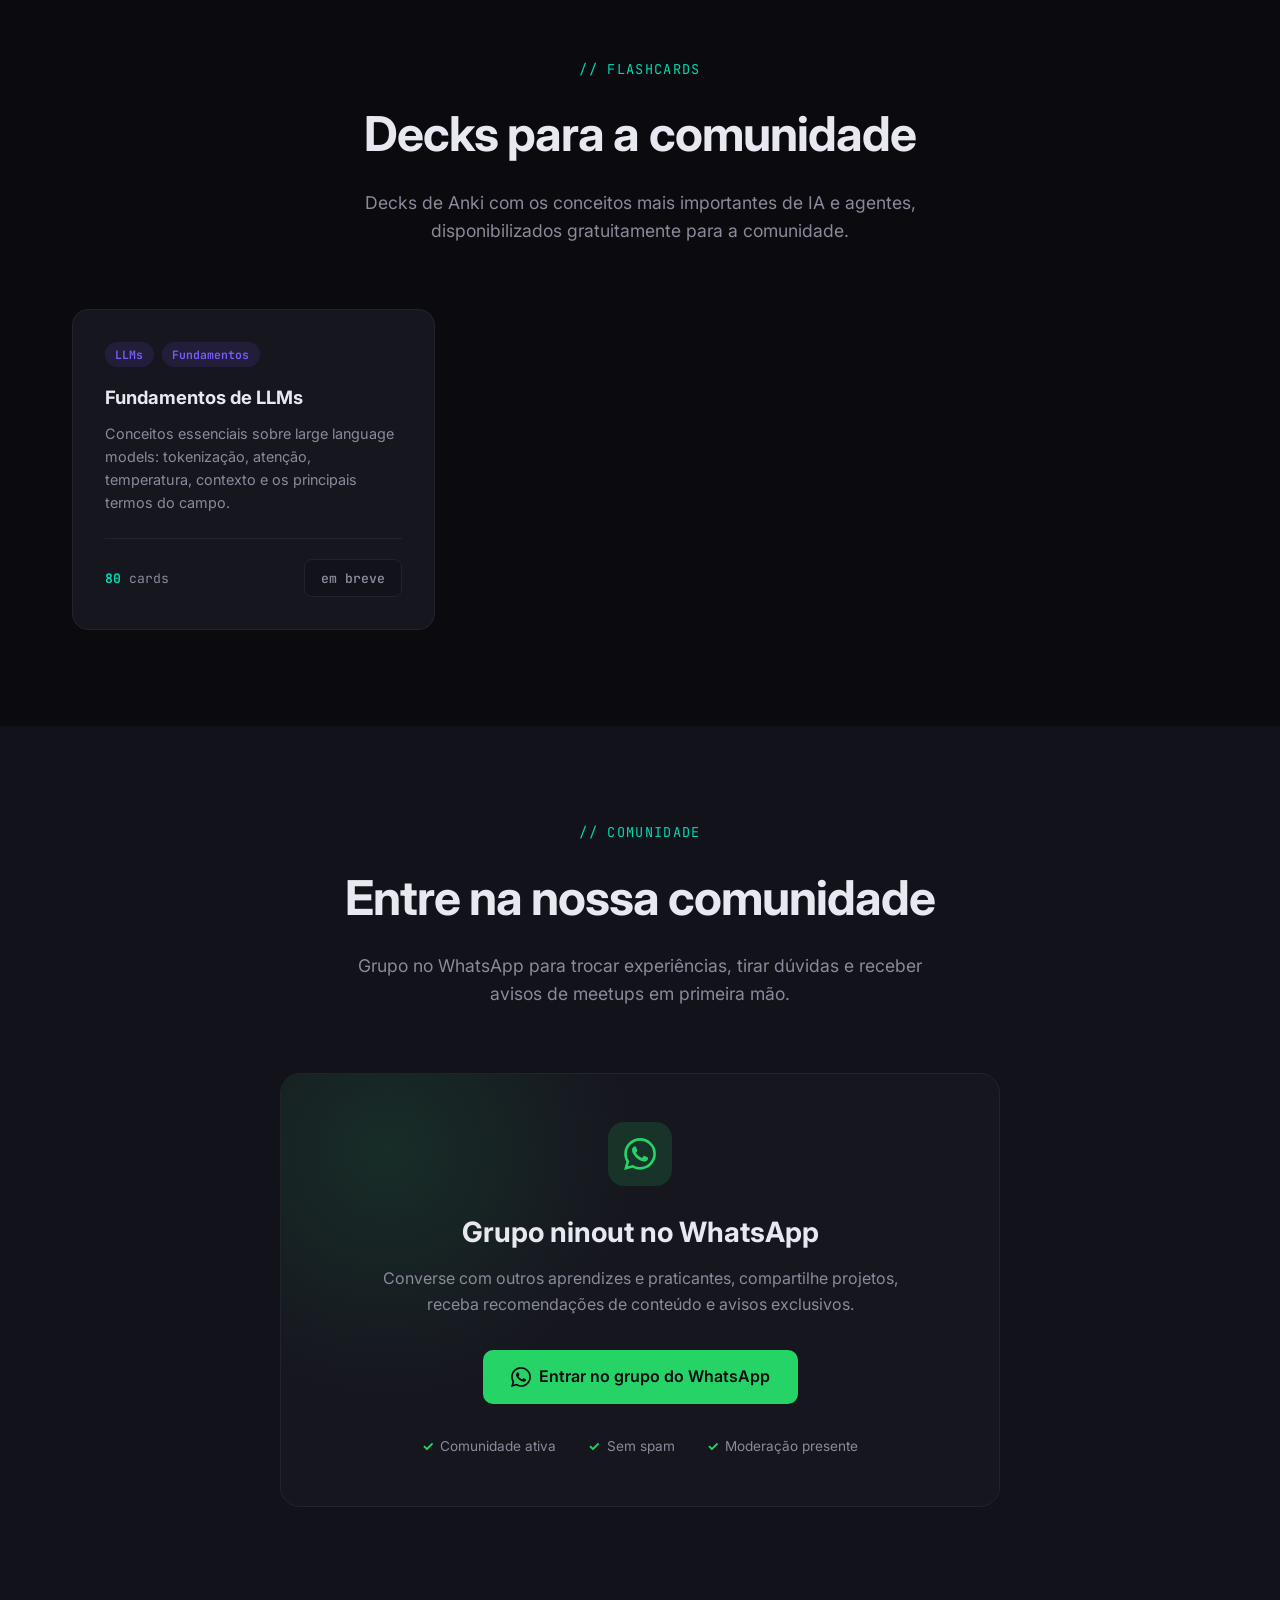
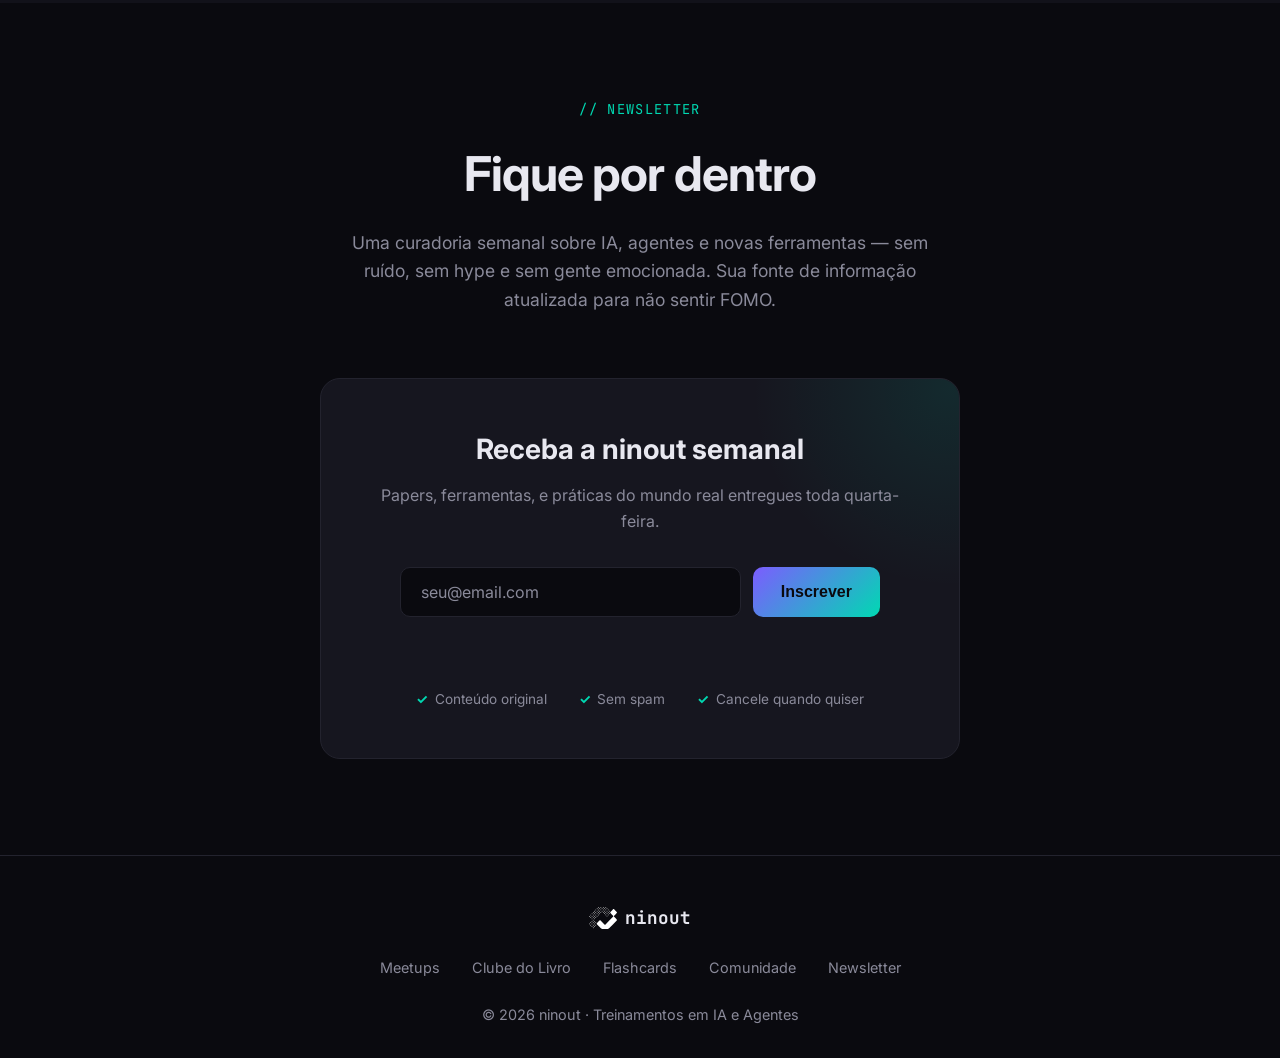
==== commit 17eba6fd: "ajustes" ====
--- a/index.html
+++ b/index.html
@@ -402,6 +402,116 @@
             .diagrama-centro img { width: 34px; height: 34px; }
         }
 
+        /* Instructor card */
+        .sobre-instructor {
+            display: flex;
+            gap: 2.5rem;
+            align-items: flex-start;
+            max-width: 720px;
+            margin: 3.5rem auto 0;
+            background: var(--bg-card);
+            border: 1px solid var(--border);
+            border-radius: 20px;
+            padding: 2.5rem;
+            position: relative;
+            overflow: hidden;
+        }
+
+        .sobre-instructor::before {
+            content: '';
+            position: absolute;
+            top: 0;
+            left: 0;
+            right: 0;
+            height: 2px;
+            background: var(--gradient);
+        }
+
+        .sobre-instructor-photo {
+            width: 110px;
+            height: 110px;
+            border-radius: 50%;
+            object-fit: cover;
+            flex-shrink: 0;
+            border: 2px solid var(--border);
+        }
+
+        .sobre-instructor-info {
+            flex: 1;
+        }
+
+        .sobre-instructor-label {
+            font-family: 'JetBrains Mono', monospace;
+            font-size: 0.75rem;
+            color: var(--accent-2);
+            text-transform: uppercase;
+            letter-spacing: 0.1em;
+            margin-bottom: 0.4rem;
+        }
+
+        .sobre-instructor-info h3 {
+            font-size: 1.35rem;
+            font-weight: 700;
+            margin-bottom: 0;
+        }
+
+        .sobre-instructor-info p {
+            color: var(--text-muted);
+            font-size: 0.95rem;
+            line-height: 1.7;
+            margin-bottom: 1.25rem;
+        }
+
+        .sobre-name-row {
+            display: flex;
+            align-items: center;
+            gap: 0.75rem;
+            margin-bottom: 0;
+            flex-wrap: wrap;
+        }
+
+        .sobre-name-row h3 {
+            margin-bottom: 0;
+        }
+
+        .sobre-socials {
+            display: flex;
+            gap: 0.5rem;
+            align-items: center;
+        }
+
+        .social-icon {
+            display: inline-flex;
+            align-items: center;
+            justify-content: center;
+            color: var(--text-muted);
+            text-decoration: none;
+            transition: color 0.2s;
+        }
+
+        .social-icon svg {
+            width: 16px;
+            height: 16px;
+            fill: currentColor;
+        }
+
+        .social-icon:hover { color: var(--text); }
+        .social-icon.yt:hover { color: #ff4040; }
+        .social-icon.li:hover { color: #3d9bff; }
+        .social-icon.ig:hover { color: #f06292; }
+        .social-icon.tw:hover { color: #1d9bf0; }
+        .social-icon.blog:hover { color: var(--accent-2); }
+
+        @media (max-width: 600px) {
+            .sobre-instructor {
+                flex-direction: column;
+                align-items: center;
+                text-align: center;
+                padding: 2rem 1.5rem;
+            }
+            .sobre-socials { justify-content: center; }
+        }
+
         /* Meetups */
         .meetups {
             background: var(--bg);
@@ -860,6 +970,36 @@
             color: #25d366;
             font-weight: 700;
         }
+
+        /* Bio streaming animation */
+        .ee-cursor {
+            display: inline-block;
+            width: 2px;
+            height: 1em;
+            background: var(--accent-2);
+            vertical-align: text-bottom;
+            margin-left: 1px;
+            animation: blink 1s step-end infinite;
+        }
+
+        @keyframes blink {
+            0%, 100% { opacity: 1; }
+            50% { opacity: 0; }
+        }
+
+        .ee-error {
+            display: none;
+            margin-top: 1.75rem;
+            padding: 0.45rem 0.75rem;
+            background: rgba(248,81,73,0.1);
+            border: 1px solid rgba(248,81,73,0.25);
+            border-radius: 6px;
+            color: #f85149;
+            font-size: 0.78rem;
+            font-family: 'JetBrains Mono', monospace;
+        }
+
+        .ee-error.visible { display: block; }
 
         /* Newsletter */
         .newsletter-section {
@@ -1100,6 +1240,7 @@
                 <span></span><span></span><span></span>
             </button>
             <ul class="nav-links" id="navLinks">
+                <li><a href="#sobre">Sobre</a></li>
                 <li><a href="#meetups">Meetups</a></li>
                 <li><a href="#clube-do-livro">Clube do Livro</a></li>
                 <li><a href="#flashcards">Flashcards</a></li>
@@ -1135,6 +1276,10 @@
 
     <section id="sobre" class="sobre">
         <div class="container">
+            <div class="section-header">
+                <div class="section-label">// sobre</div>
+                <h2>Sobre a ninout</h2>
+            </div>
             <div class="sobre-wrapper">
                 <div class="sobre-diagrama">
                     <div class="diagrama-lado">
@@ -1162,6 +1307,38 @@
                 <p class="sobre-texto">
                     <strong>ninout</strong> representa <span class="t-in">N entradas</span> que, ao passarem por um processo, geram <span class="t-out">saídas</span>. O <span class="t-in">IN</span> são as ideias e dados brutos que chegam. O <span class="t-out">OUT</span> são os resultados e novas ideias que emergem dessa transformação — o ciclo do aprendizado real.
                 </p>
+            </div>
+            <div class="sobre-instructor">
+                <img
+                    class="sobre-instructor-photo"
+                    src="https://media.licdn.com/dms/image/v2/D4D03AQFqee9a3ch2cA/profile-displayphoto-shrink_400_400/profile-displayphoto-shrink_400_400/0/1715734656817?e=1778112000&v=beta&t=7kcGIcHlZtidzLYcvdnmILPfpWN_z-1_boFZyXrMfAg"
+                    alt="Foto de Vitor Fraga"
+                >
+                <div class="sobre-instructor-info">
+                    <div class="sobre-instructor-label">Mantedor</div>
+                    <div class="sobre-name-row">
+                        <h3>Vitor Fraga</h3>
+                        <div class="sobre-socials">
+                            <a href="https://www.linkedin.com/in/vitor-fraga" target="_blank" rel="noopener noreferrer" class="social-icon li" aria-label="LinkedIn">
+                                <svg viewBox="0 0 24 24" xmlns="http://www.w3.org/2000/svg"><path d="M20.447 20.452h-3.554v-5.569c0-1.328-.027-3.037-1.852-3.037-1.853 0-2.136 1.445-2.136 2.939v5.667H9.351V9h3.414v1.561h.046c.477-.9 1.637-1.85 3.37-1.85 3.601 0 4.267 2.37 4.267 5.455v6.286zM5.337 7.433a2.062 2.062 0 0 1-2.063-2.065 2.064 2.064 0 1 1 2.063 2.065zm1.782 13.019H3.555V9h3.564v11.452zM22.225 0H1.771C.792 0 0 .774 0 1.729v20.542C0 23.227.792 24 1.771 24h20.451C23.2 24 24 23.227 24 22.271V1.729C24 .774 23.2 0 22.222 0h.003z"/></svg>
+                            </a>
+                            <a href="https://www.instagram.com/xvitorfraga" target="_blank" rel="noopener noreferrer" class="social-icon ig" aria-label="Instagram">
+                                <svg viewBox="0 0 24 24" xmlns="http://www.w3.org/2000/svg"><path d="M12 2.163c3.204 0 3.584.012 4.85.07 3.252.148 4.771 1.691 4.919 4.919.058 1.265.069 1.645.069 4.849 0 3.205-.012 3.584-.069 4.849-.149 3.225-1.664 4.771-4.919 4.919-1.266.058-1.644.07-4.85.07-3.204 0-3.584-.012-4.849-.07-3.26-.149-4.771-1.699-4.919-4.92-.058-1.265-.07-1.644-.07-4.849 0-3.204.013-3.583.07-4.849.149-3.227 1.664-4.771 4.919-4.919 1.266-.057 1.645-.069 4.849-.069zm0-2.163c-3.259 0-3.667.014-4.947.072-4.358.2-6.78 2.618-6.98 6.98-.059 1.281-.073 1.689-.073 4.948 0 3.259.014 3.668.072 4.948.2 4.358 2.618 6.78 6.98 6.98 1.281.058 1.689.072 4.948.072 3.259 0 3.668-.014 4.948-.072 4.354-.2 6.782-2.618 6.979-6.98.059-1.28.073-1.689.073-4.948 0-3.259-.014-3.667-.072-4.947-.196-4.354-2.617-6.78-6.979-6.98-1.281-.059-1.69-.073-4.949-.073zm0 5.838a6.162 6.162 0 1 0 0 12.324 6.162 6.162 0 0 0 0-12.324zM12 16a4 4 0 1 1 0-8 4 4 0 0 1 0 8zm6.406-11.845a1.44 1.44 0 1 0 0 2.881 1.44 1.44 0 0 0 0-2.881z"/></svg>
+                            </a>
+                            <a href="https://www.youtube.com/@xvitorfraga" target="_blank" rel="noopener noreferrer" class="social-icon yt" aria-label="YouTube">
+                                <svg viewBox="0 0 24 24" xmlns="http://www.w3.org/2000/svg"><path d="M23.498 6.186a3.016 3.016 0 0 0-2.122-2.136C19.505 3.545 12 3.545 12 3.545s-7.505 0-9.377.505A3.017 3.017 0 0 0 .502 6.186C0 8.07 0 12 0 12s0 3.93.502 5.814a3.016 3.016 0 0 0 2.122 2.136c1.871.505 9.376.505 9.376.505s7.505 0 9.377-.505a3.015 3.015 0 0 0 2.122-2.136C24 15.93 24 12 24 12s0-3.93-.502-5.814zM9.545 15.568V8.432L15.818 12l-6.273 3.568z"/></svg>
+                            </a>
+                            <a href="https://twitter.com/xvitorfraga" target="_blank" rel="noopener noreferrer" class="social-icon tw" aria-label="Twitter">
+                                <svg viewBox="0 0 24 24" xmlns="http://www.w3.org/2000/svg"><path d="M18.244 2.25h3.308l-7.227 8.26 8.502 11.24H16.17l-4.714-6.231-5.401 6.231H2.744l7.737-8.835L1.254 2.25H8.08l4.253 5.622 5.912-5.622zm-1.161 17.52h1.833L7.084 4.126H5.117z"/></svg>
+                            </a>
+                            <a href="https://blog.vitorfraga.com.br/" target="_blank" rel="noopener noreferrer" class="social-icon blog" aria-label="Blog">
+                                <svg viewBox="0 0 24 24" xmlns="http://www.w3.org/2000/svg"><path d="M12 2C6.48 2 2 6.48 2 12s4.48 10 10 10 10-4.48 10-10S17.52 2 12 2zm-1 17.93c-3.95-.49-7-3.85-7-7.93 0-.62.08-1.21.21-1.79L9 15v1c0 1.1.9 2 2 2v1.93zm6.9-2.54c-.26-.81-1-1.39-1.9-1.39h-1v-3c0-.55-.45-1-1-1H8v-2h2c.55 0 1-.45 1-1V7h2c1.1 0 2-.9 2-2v-.41c2.93 1.19 5 4.06 5 7.41 0 2.08-.8 3.97-2.1 5.39z"/></svg>
+                            </a>
+                        </div>
+                    </div>
+                    <p id="bioParagraph"><span class="ee-cursor"></span></p>
+                    <div class="ee-error" id="bioError">⚠ error: max_tokens exceeded — generation stopped at token 42</div>
+                </div>
             </div>
         </div>
     </section>
@@ -1408,6 +1585,41 @@
         }
 
         loadFlashcards();
+
+        // Bio streaming animation
+        (function () {
+            const BIO_PART1 = 'Apagando incêncio e criando soluções em dados a mais de 10 anos. Mestre em computação pela unisinos e f';
+
+            const bioEl = document.getElementById('bioParagraph');
+            const errorEl = document.getElementById('bioError');
+
+            function startStreaming() {
+                let i = 0;
+                let displayed = '';
+
+                function typeChar() {
+                    if (i < BIO_PART1.length) {
+                        displayed += BIO_PART1[i++];
+                        bioEl.innerHTML = escapeHtml(displayed) + '<span class="ee-cursor"></span>';
+                        setTimeout(typeChar, 28 + Math.random() * 20);
+                    } else {
+                        bioEl.innerHTML = escapeHtml(displayed);
+                        errorEl.classList.add('visible');
+                    }
+                }
+
+                setTimeout(typeChar, 300);
+            }
+
+            const observer = new IntersectionObserver((entries) => {
+                if (entries[0].isIntersecting) {
+                    observer.disconnect();
+                    startStreaming();
+                }
+            }, { threshold: 0.3 });
+
+            observer.observe(bioEl);
+        })();
     </script>
 </body>
 </html>
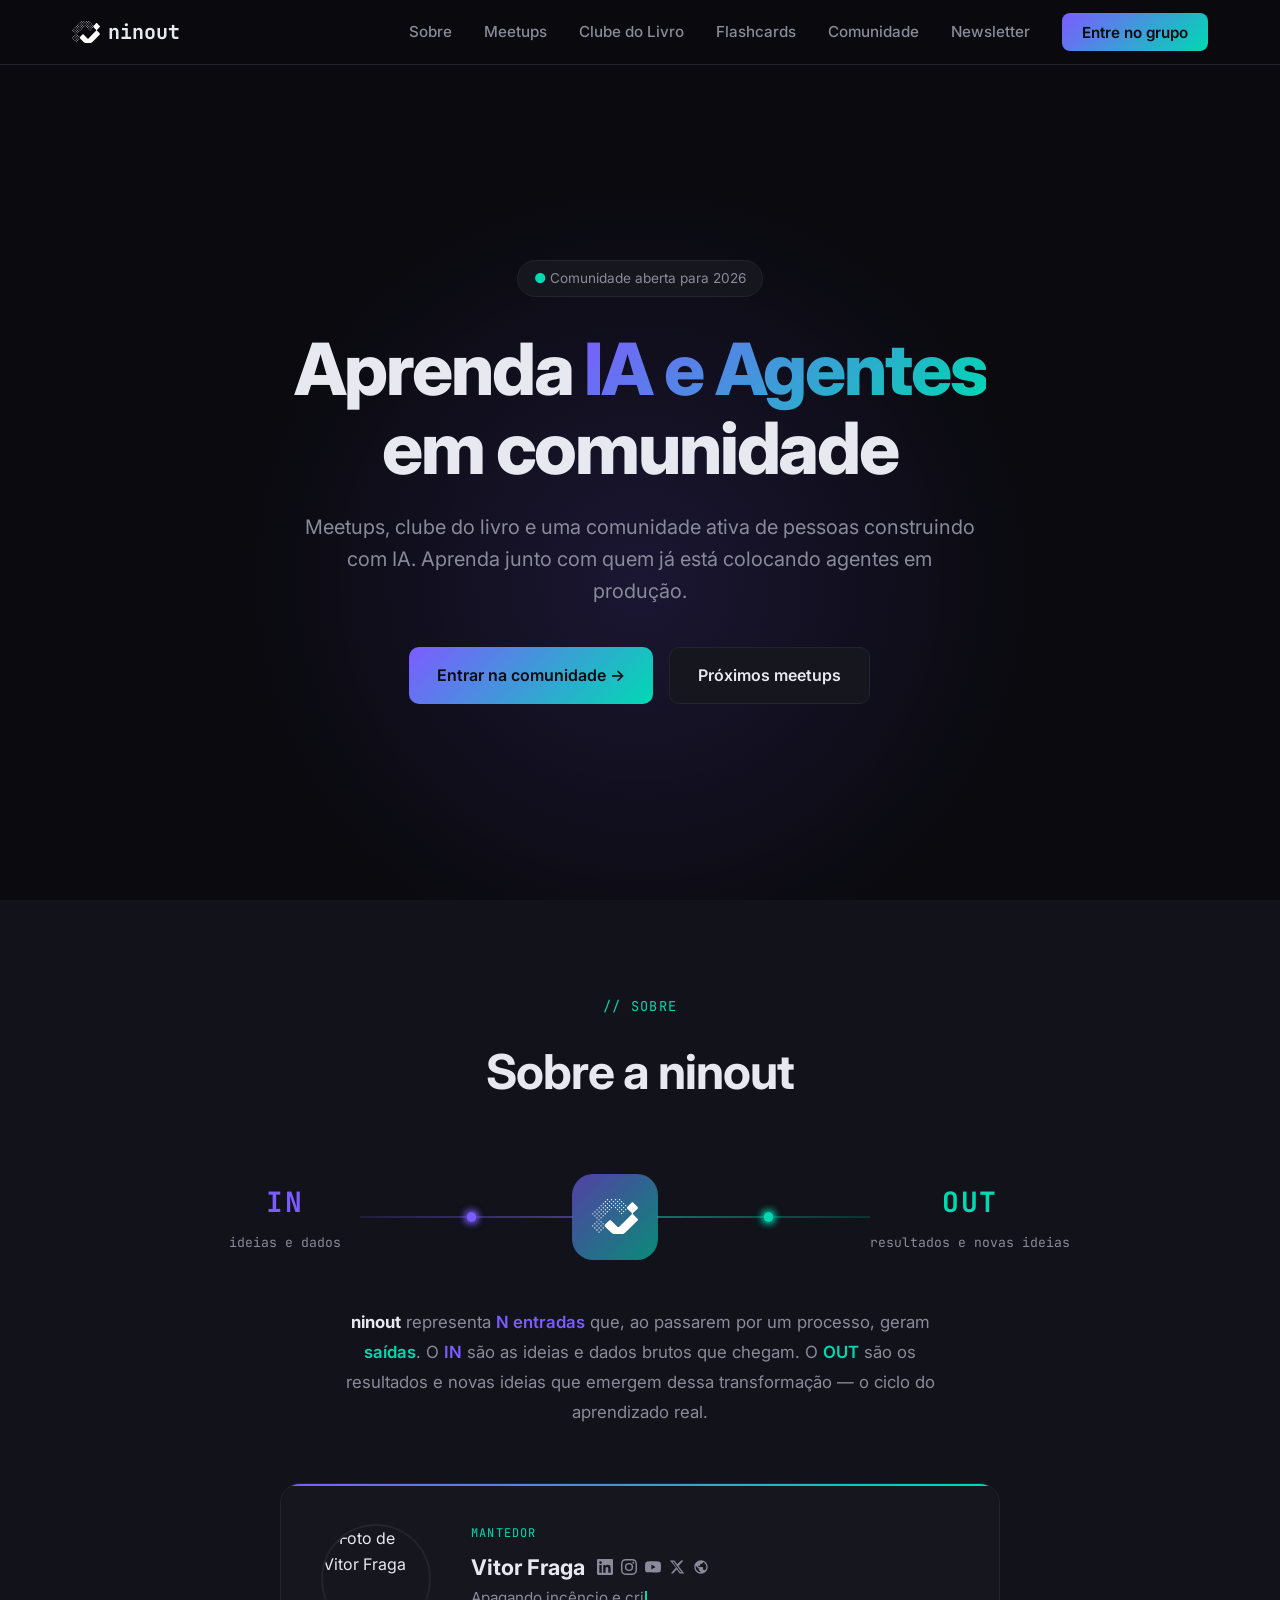
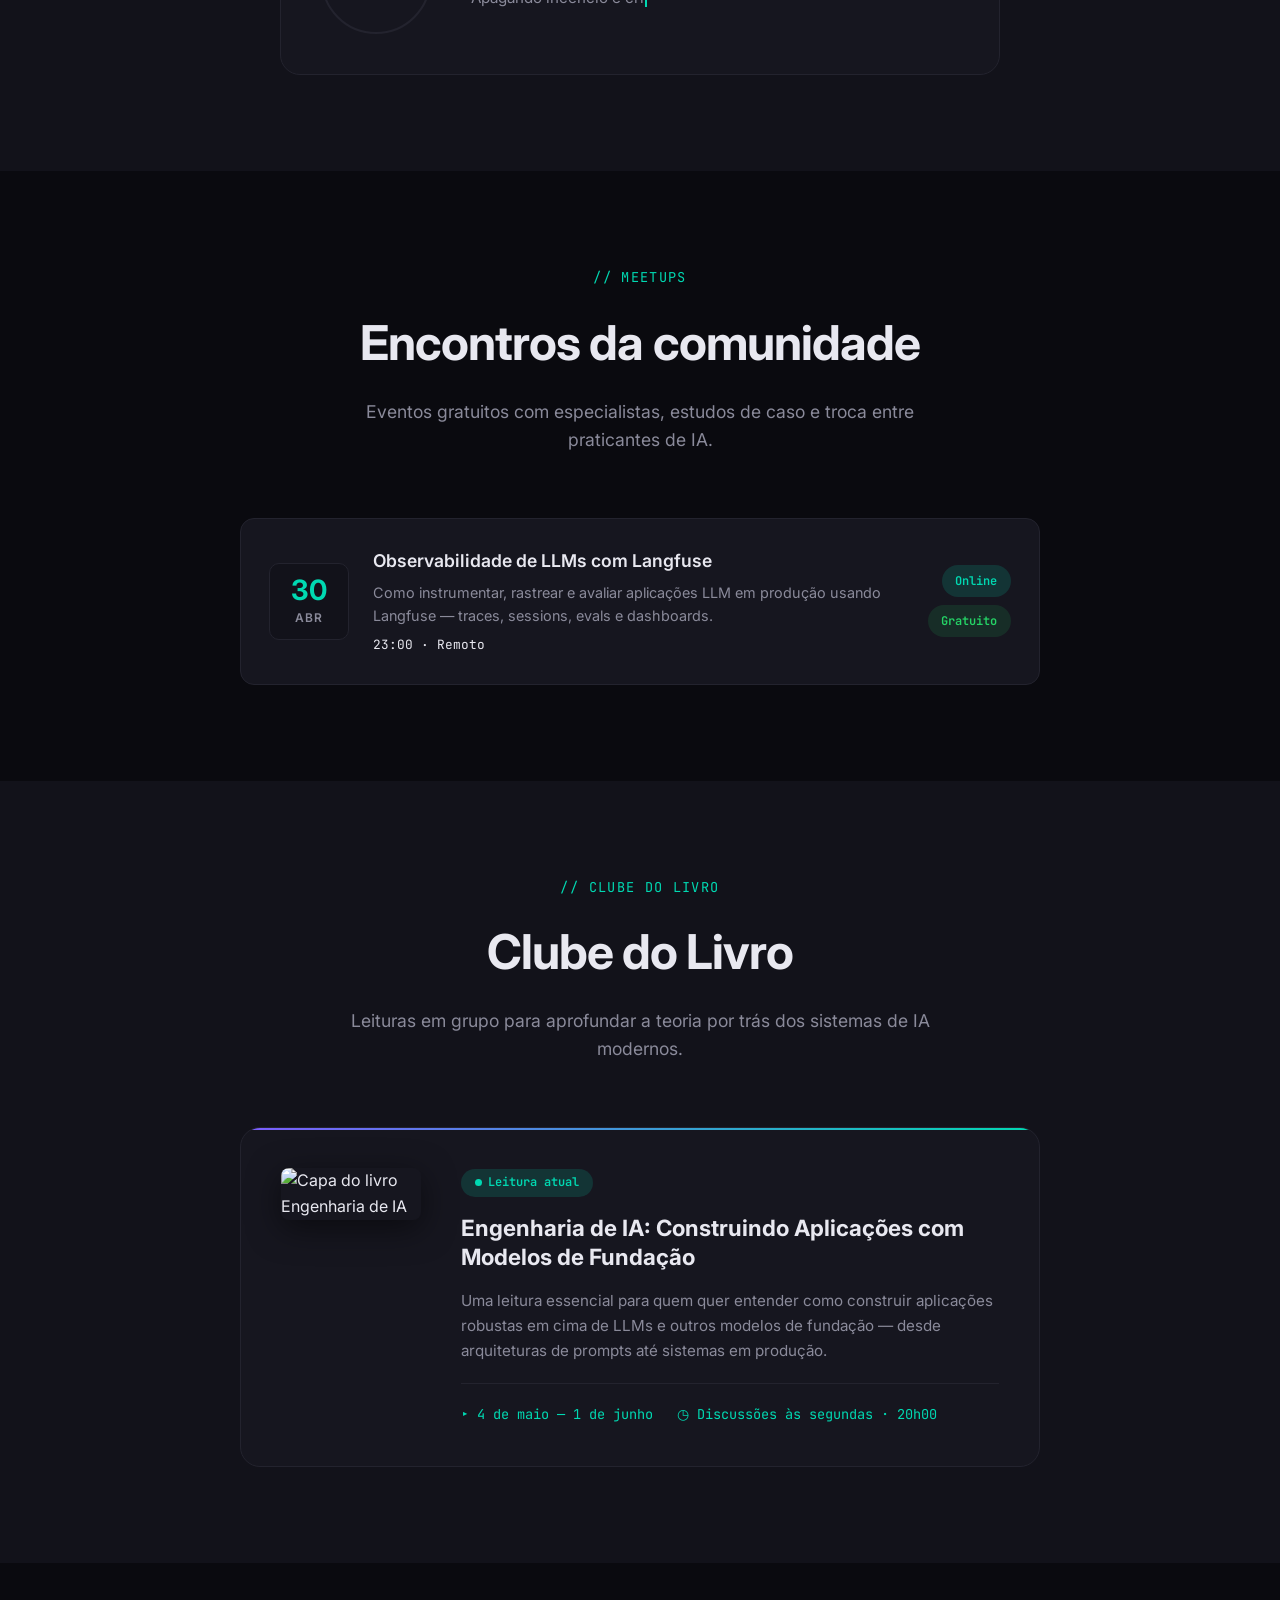
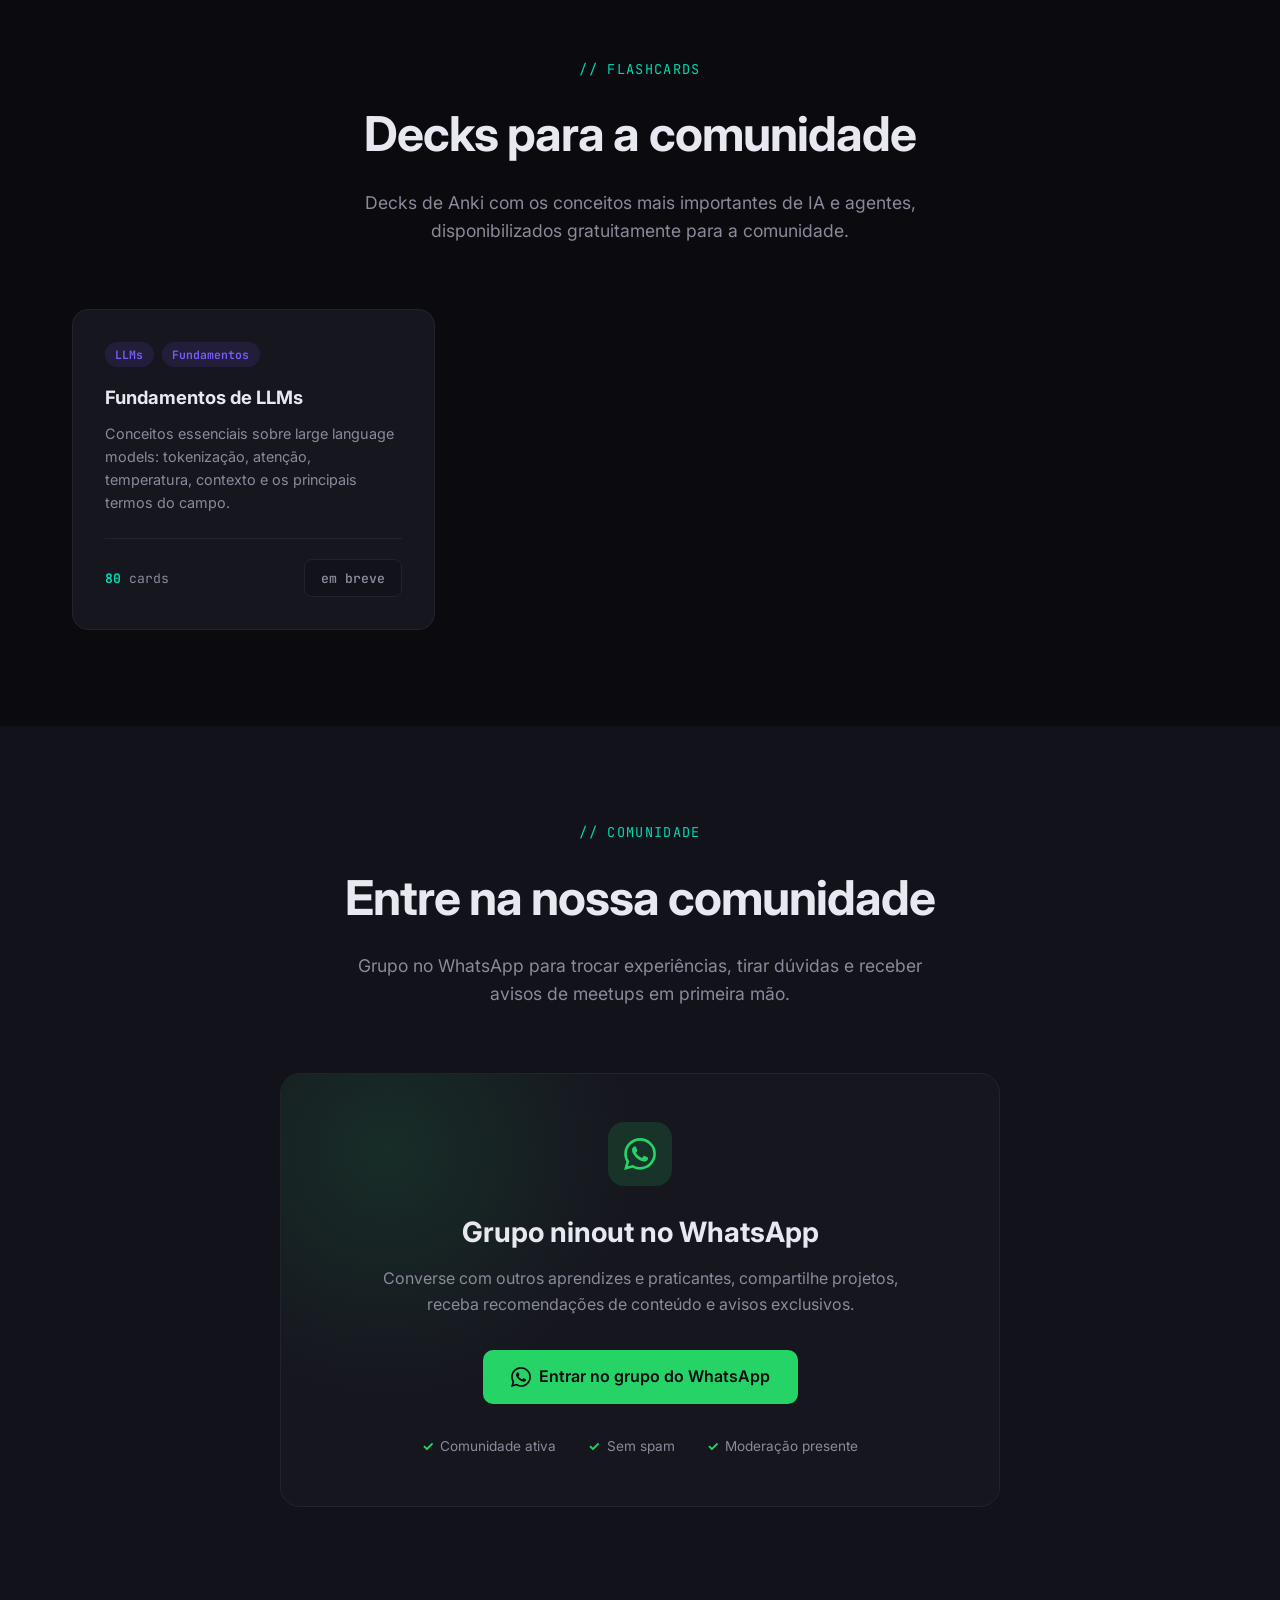
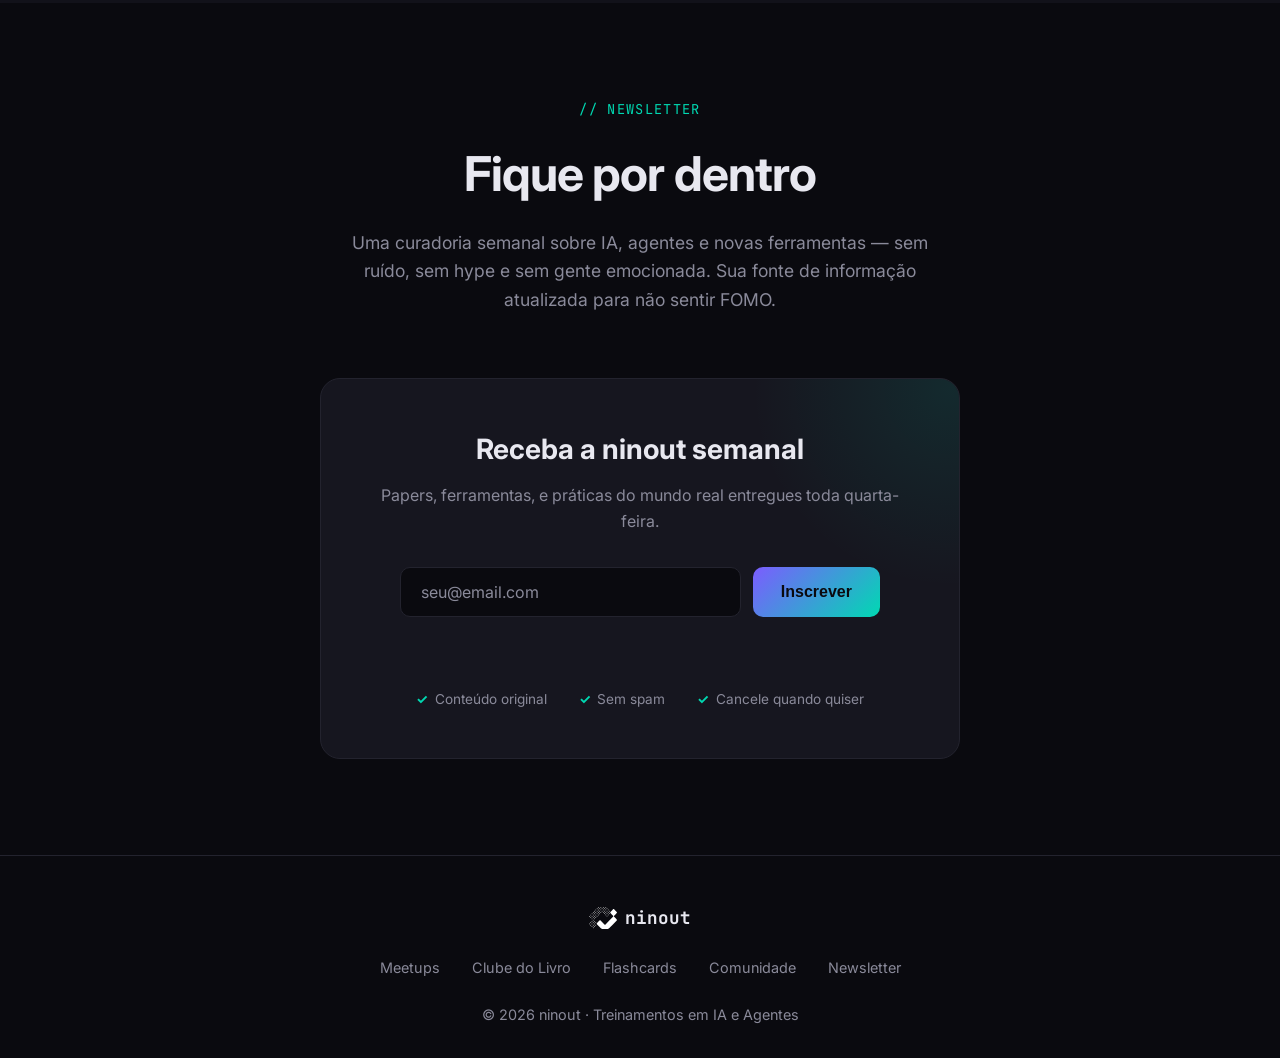
==== commit 9a74d3f1: "ajustes" ====
--- a/index.html
+++ b/index.html
@@ -396,10 +396,20 @@
         .sobre-texto .t-out { color: var(--accent-2); font-weight: 600; }
 
         @media (max-width: 600px) {
-            .diagrama-lado { min-width: 80px; }
-            .diagrama-tag  { font-size: 1.25rem; }
-            .diagrama-centro { width: 64px; height: 64px; border-radius: 14px; }
-            .diagrama-centro img { width: 34px; height: 34px; }
+            .sobre-diagrama {
+                gap: 0;
+                overflow: hidden;
+            }
+            .diagrama-lado {
+                min-width: 0;
+                width: 56px;
+                flex-shrink: 0;
+            }
+            .diagrama-lado p { display: none; }
+            .diagrama-tag  { font-size: 1.1rem; }
+            .diagrama-trilho { min-width: 0; }
+            .diagrama-centro { width: 56px; height: 56px; border-radius: 12px; flex-shrink: 0; }
+            .diagrama-centro img { width: 30px; height: 30px; }
         }
 
         /* Instructor card */
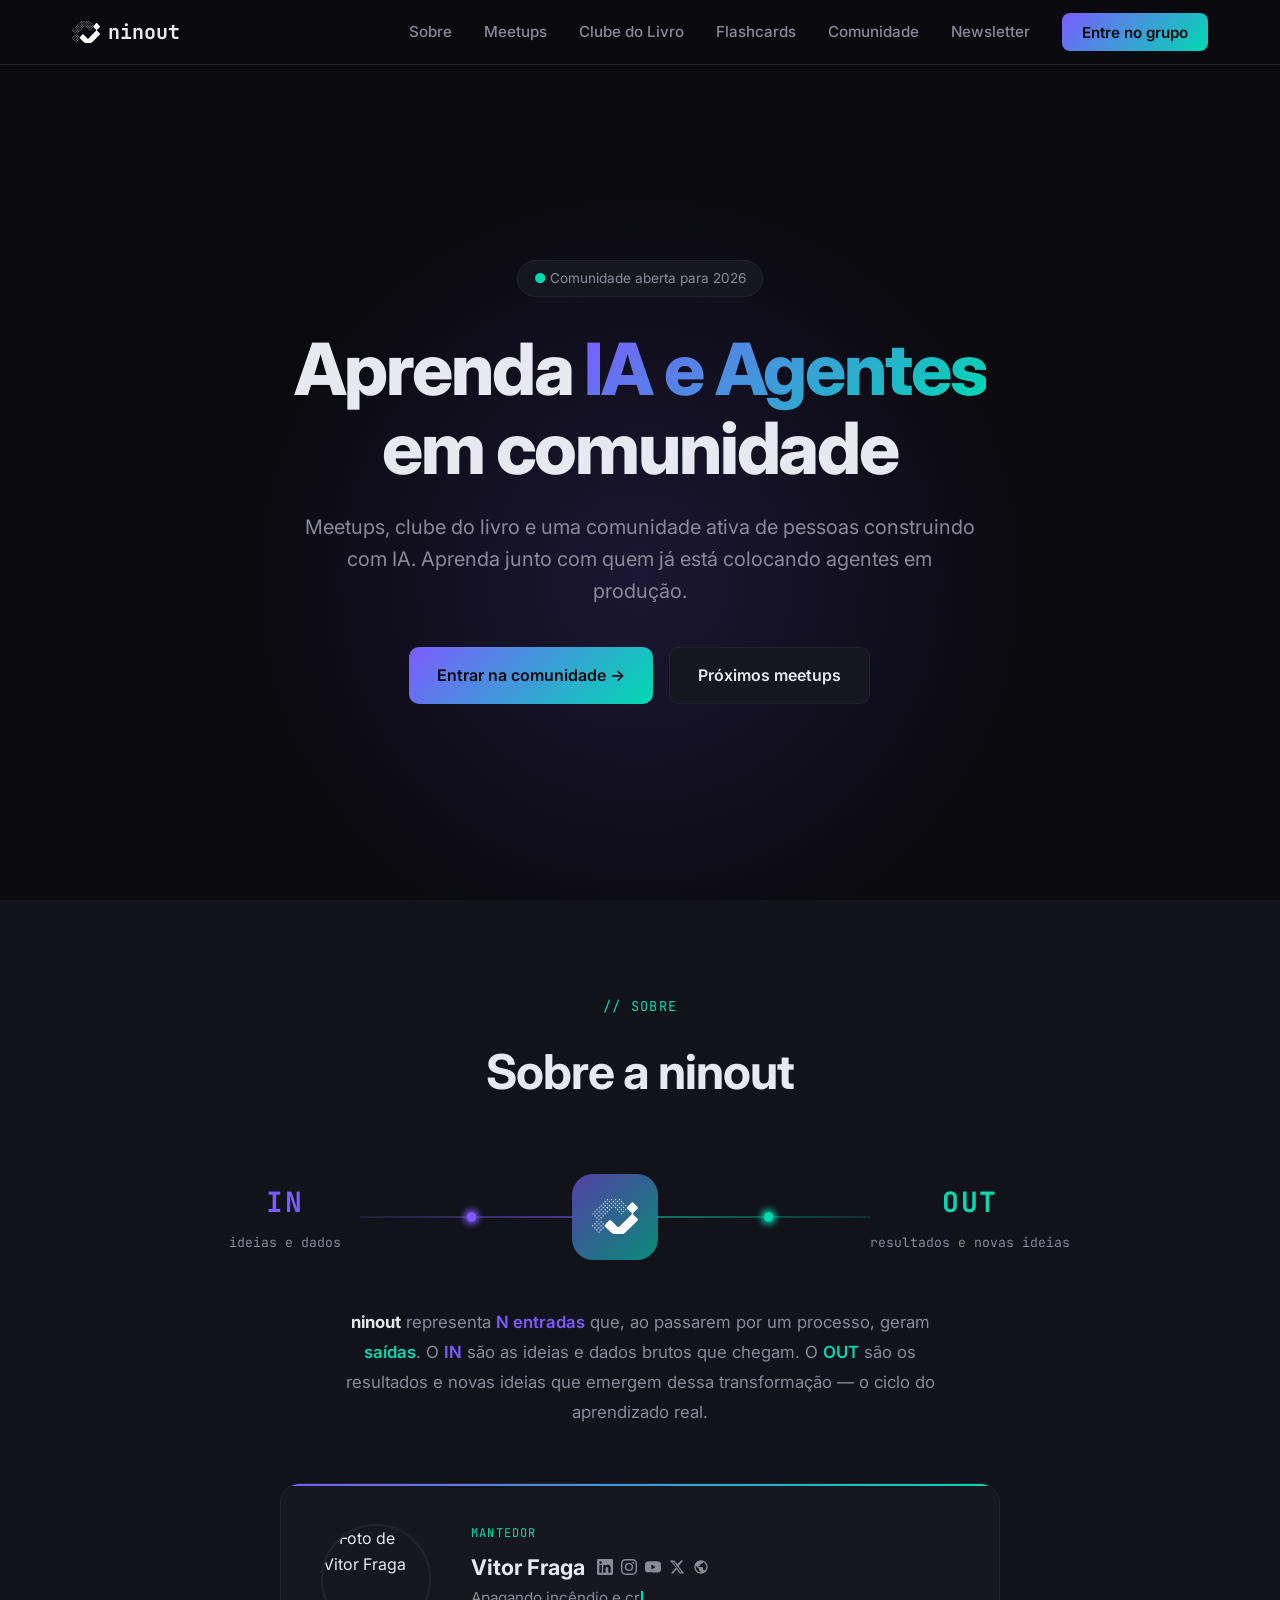
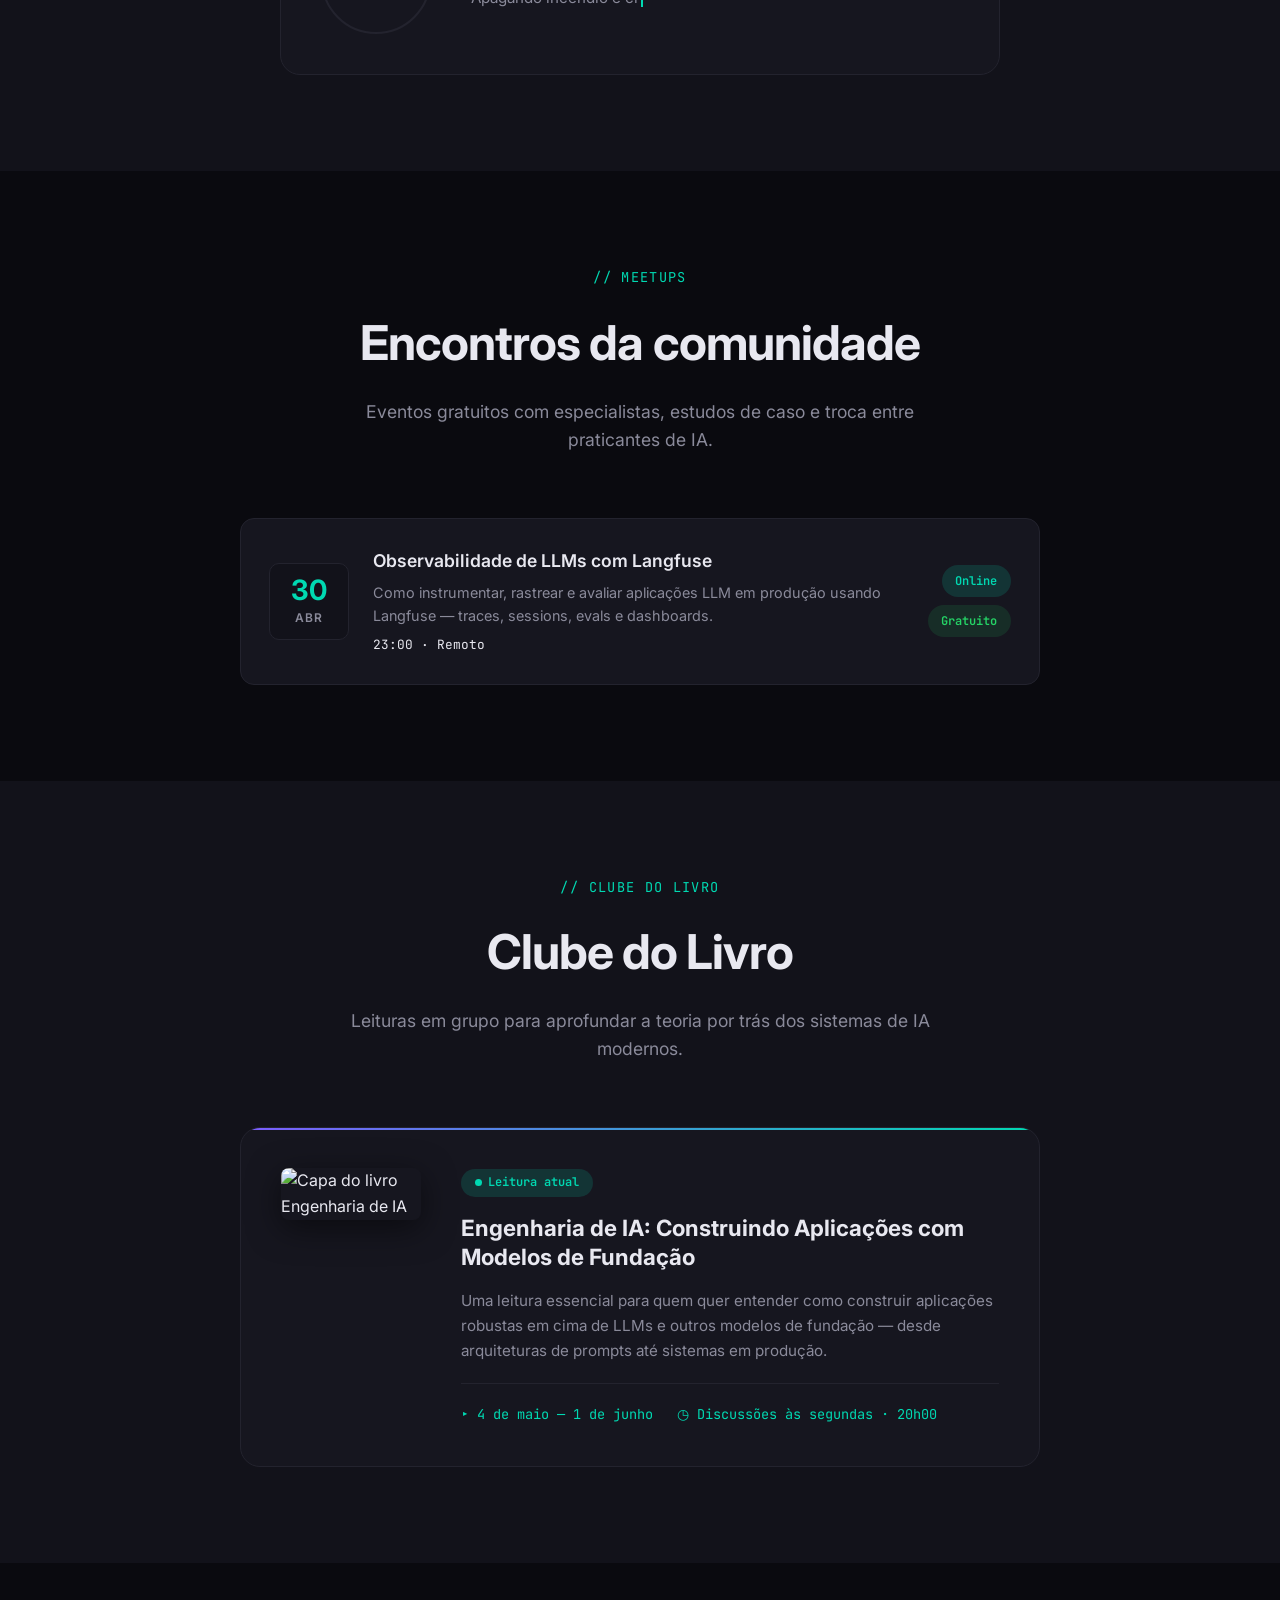
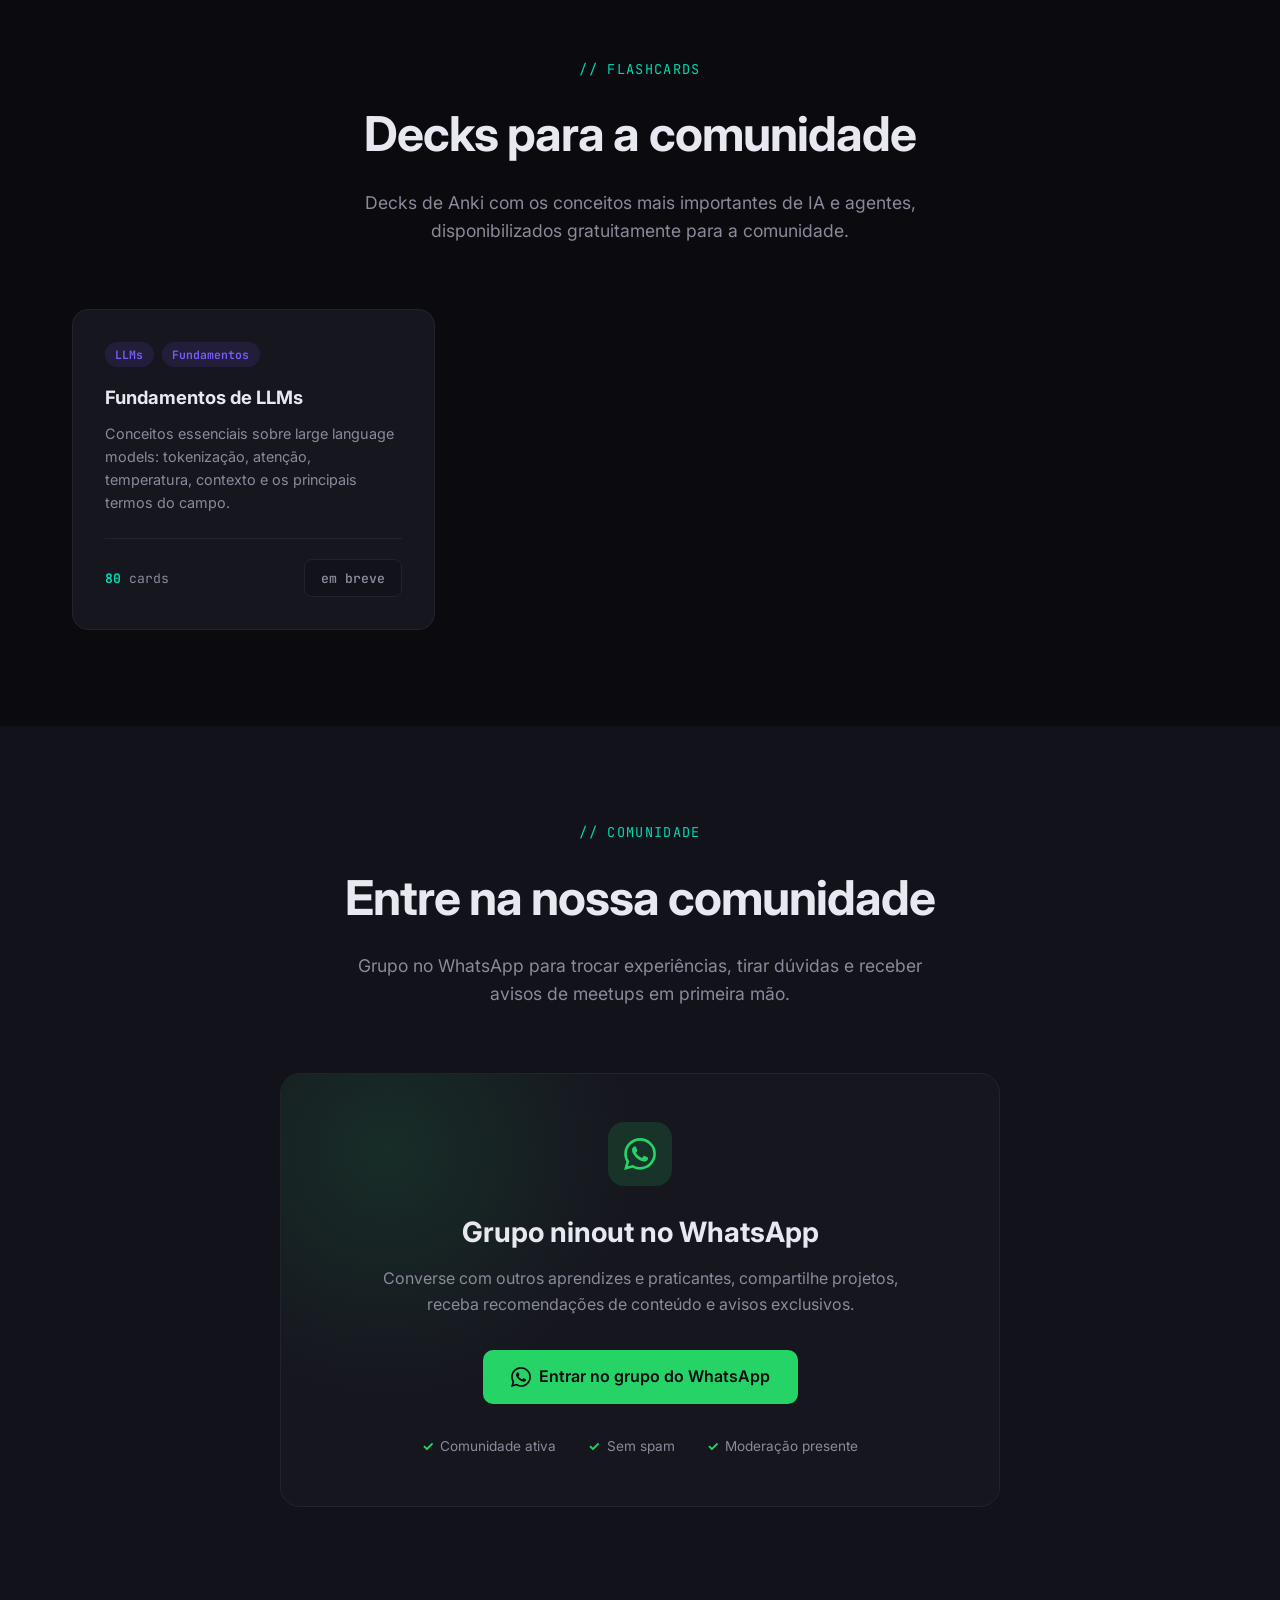
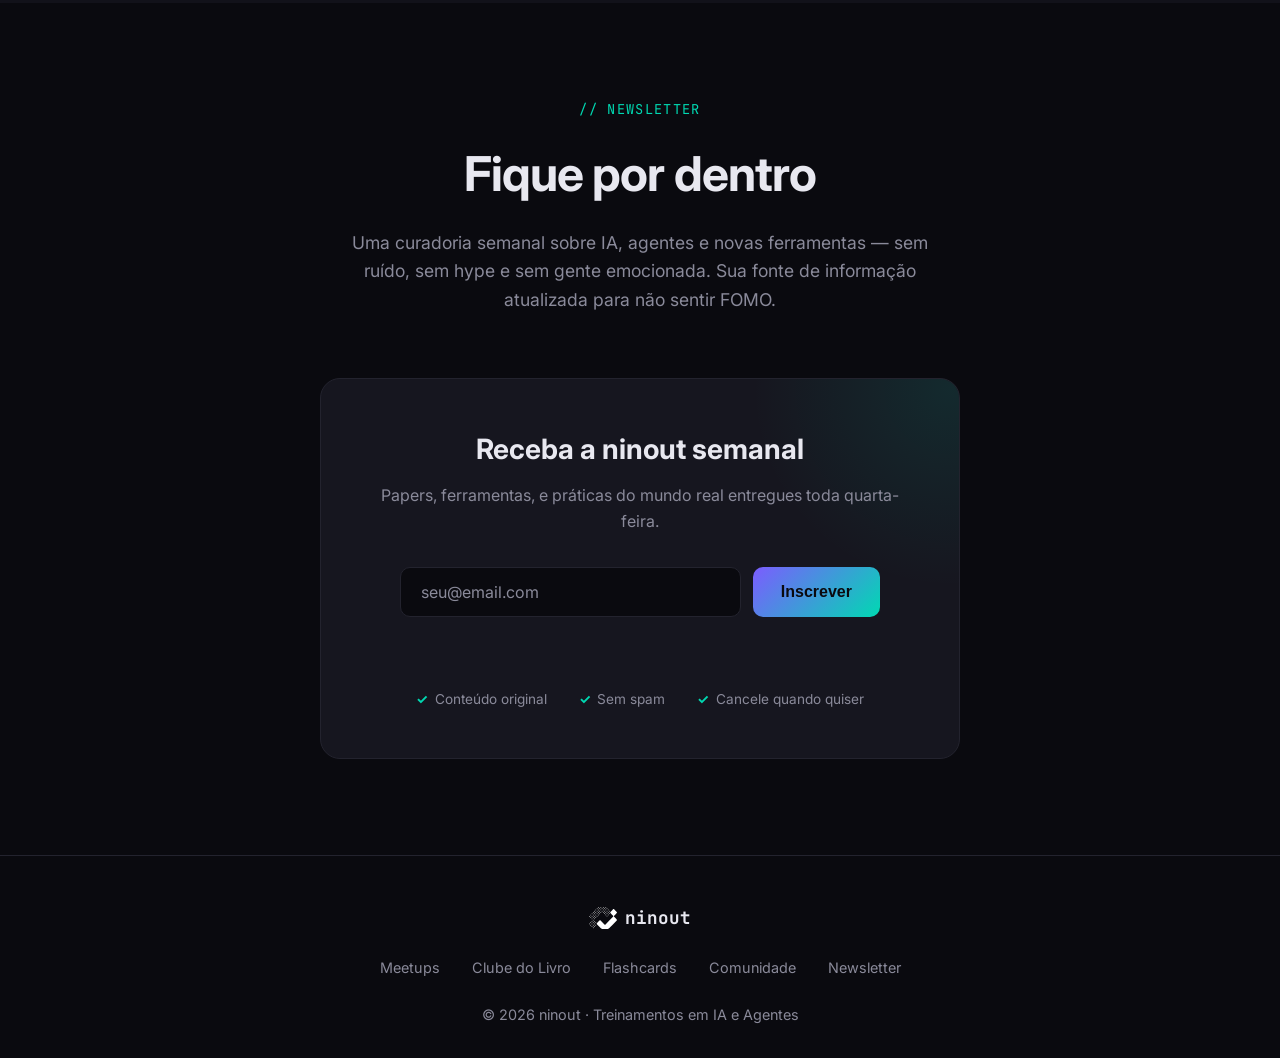
==== commit 51842114: "ajuste" ====
--- a/index.html
+++ b/index.html
@@ -1598,7 +1598,7 @@
 
         // Bio streaming animation
         (function () {
-            const BIO_PART1 = 'Apagando incêncio e criando soluções em dados a mais de 10 anos. Mestre em computação pela unisinos e f';
+            const BIO_PART1 = 'Apagando incêndio e criando soluções em dados a mais de 10 anos. Mestre em computação pela unisinos e f';
 
             const bioEl = document.getElementById('bioParagraph');
             const errorEl = document.getElementById('bioError');
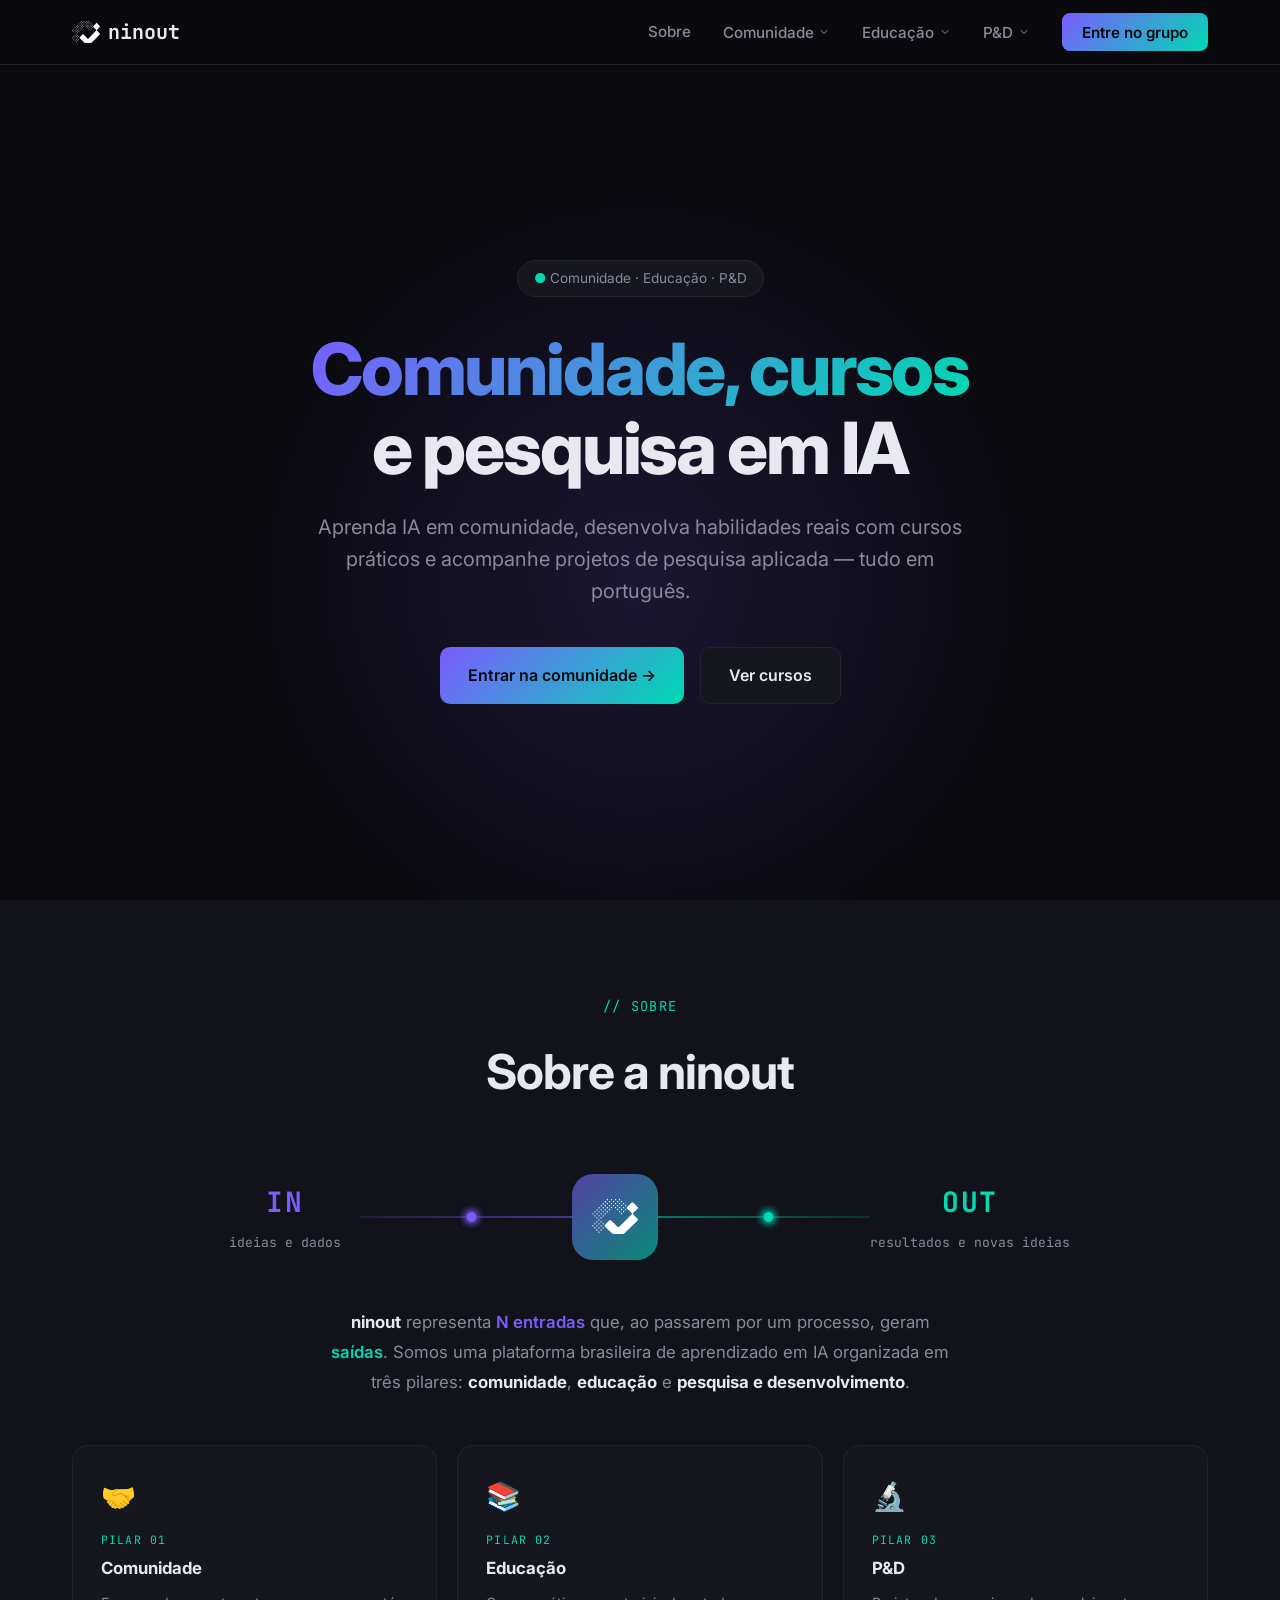
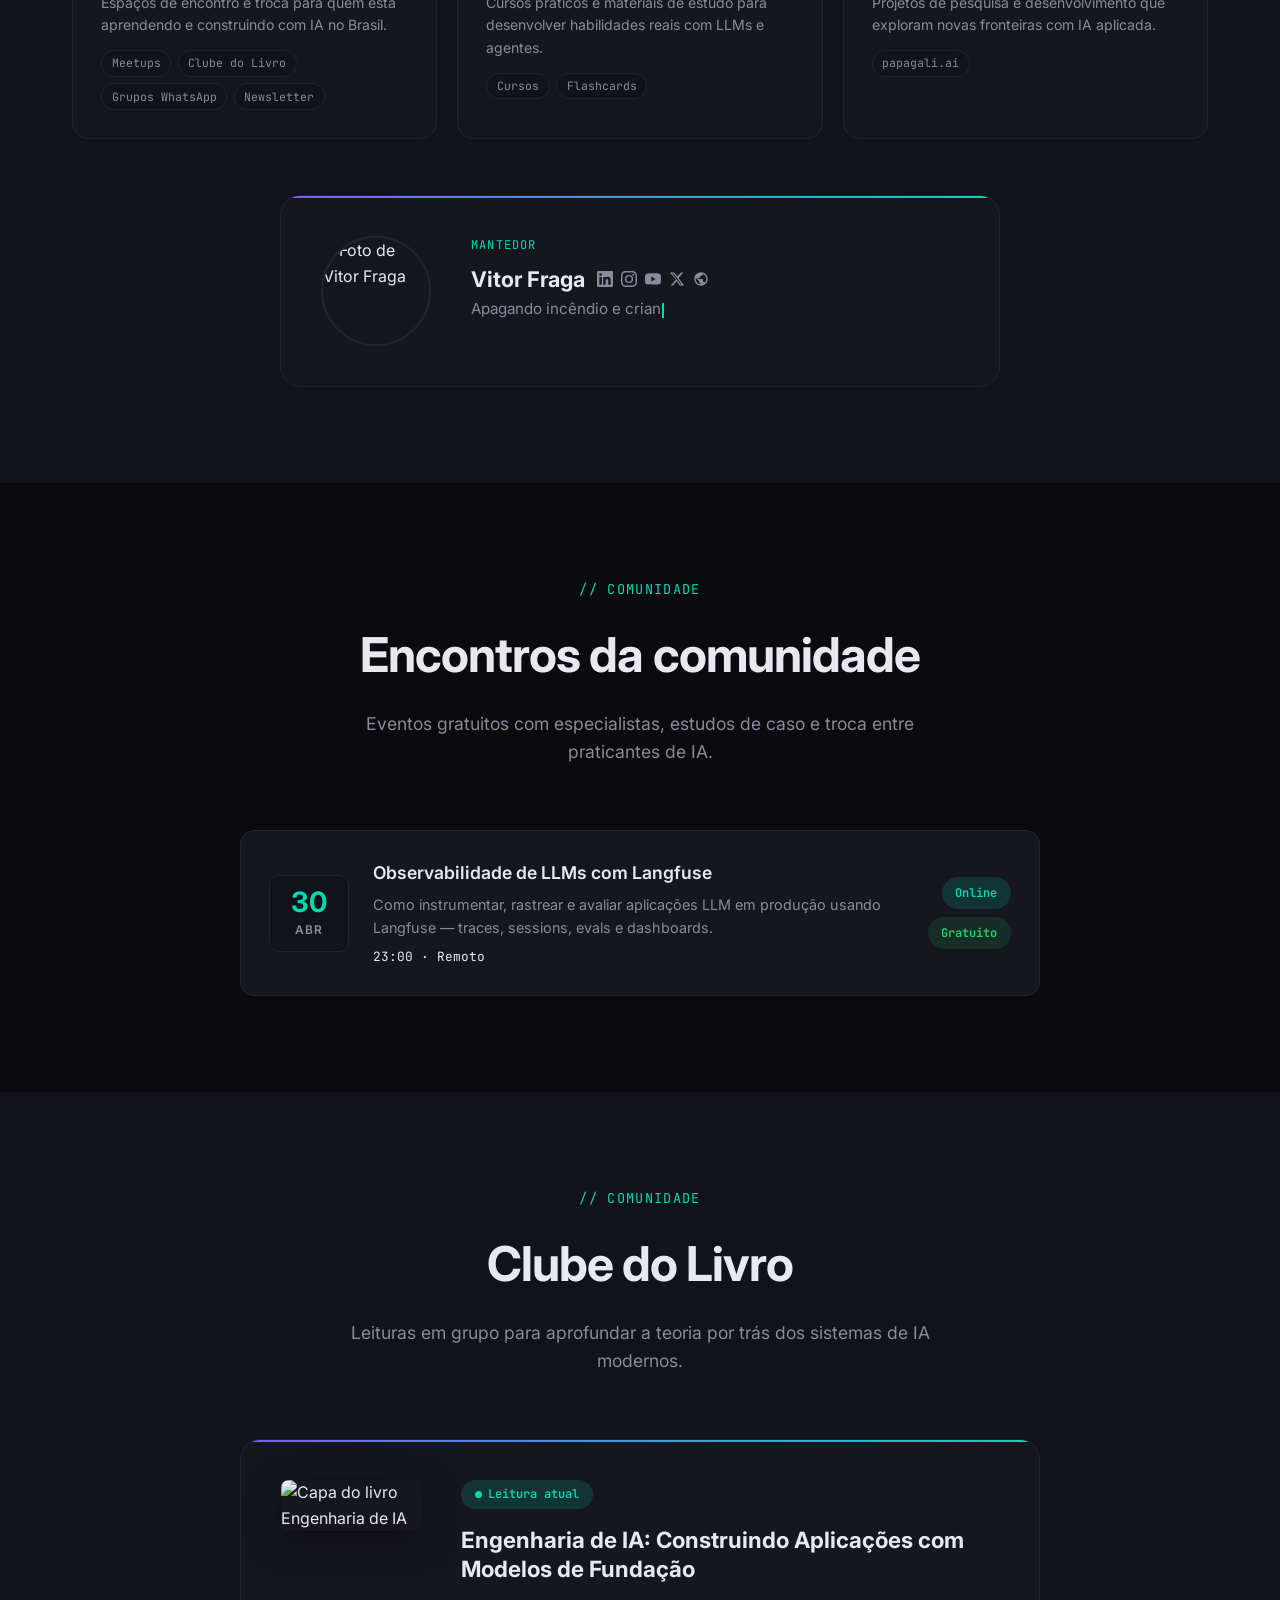
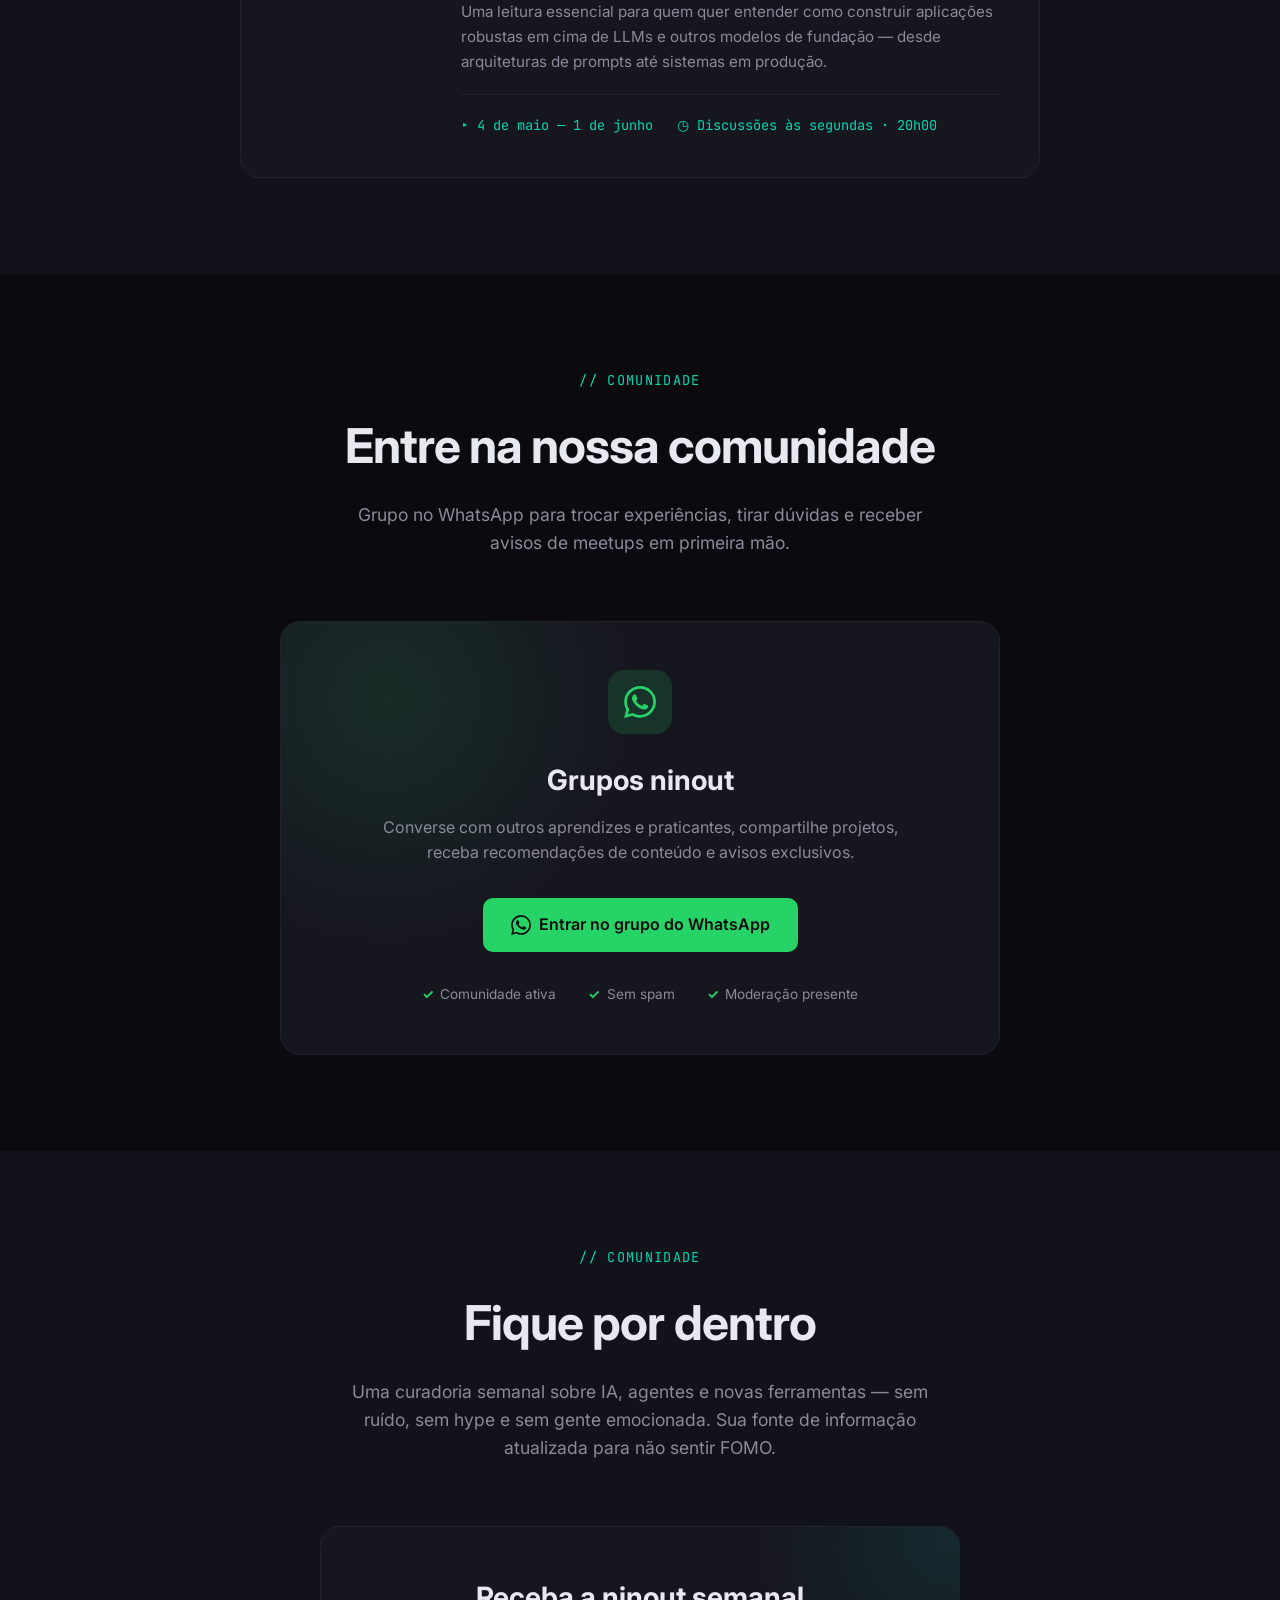
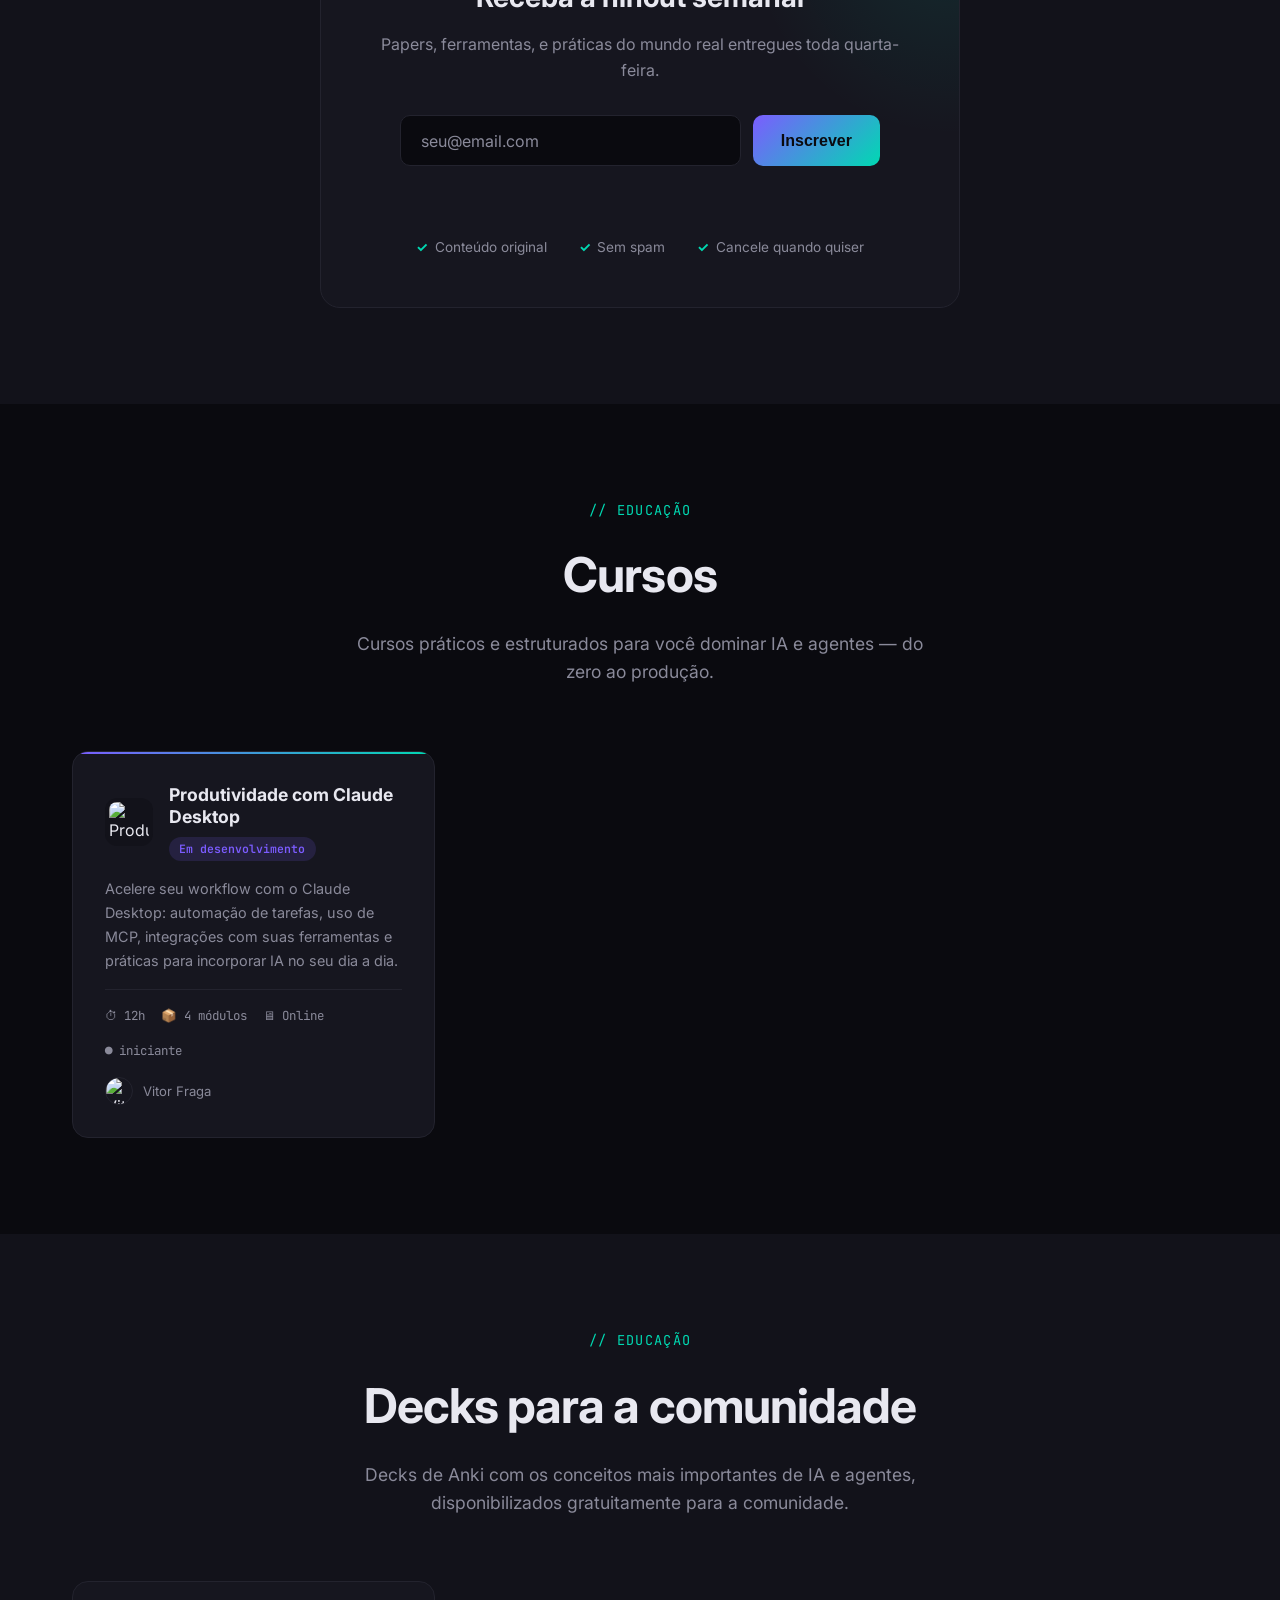
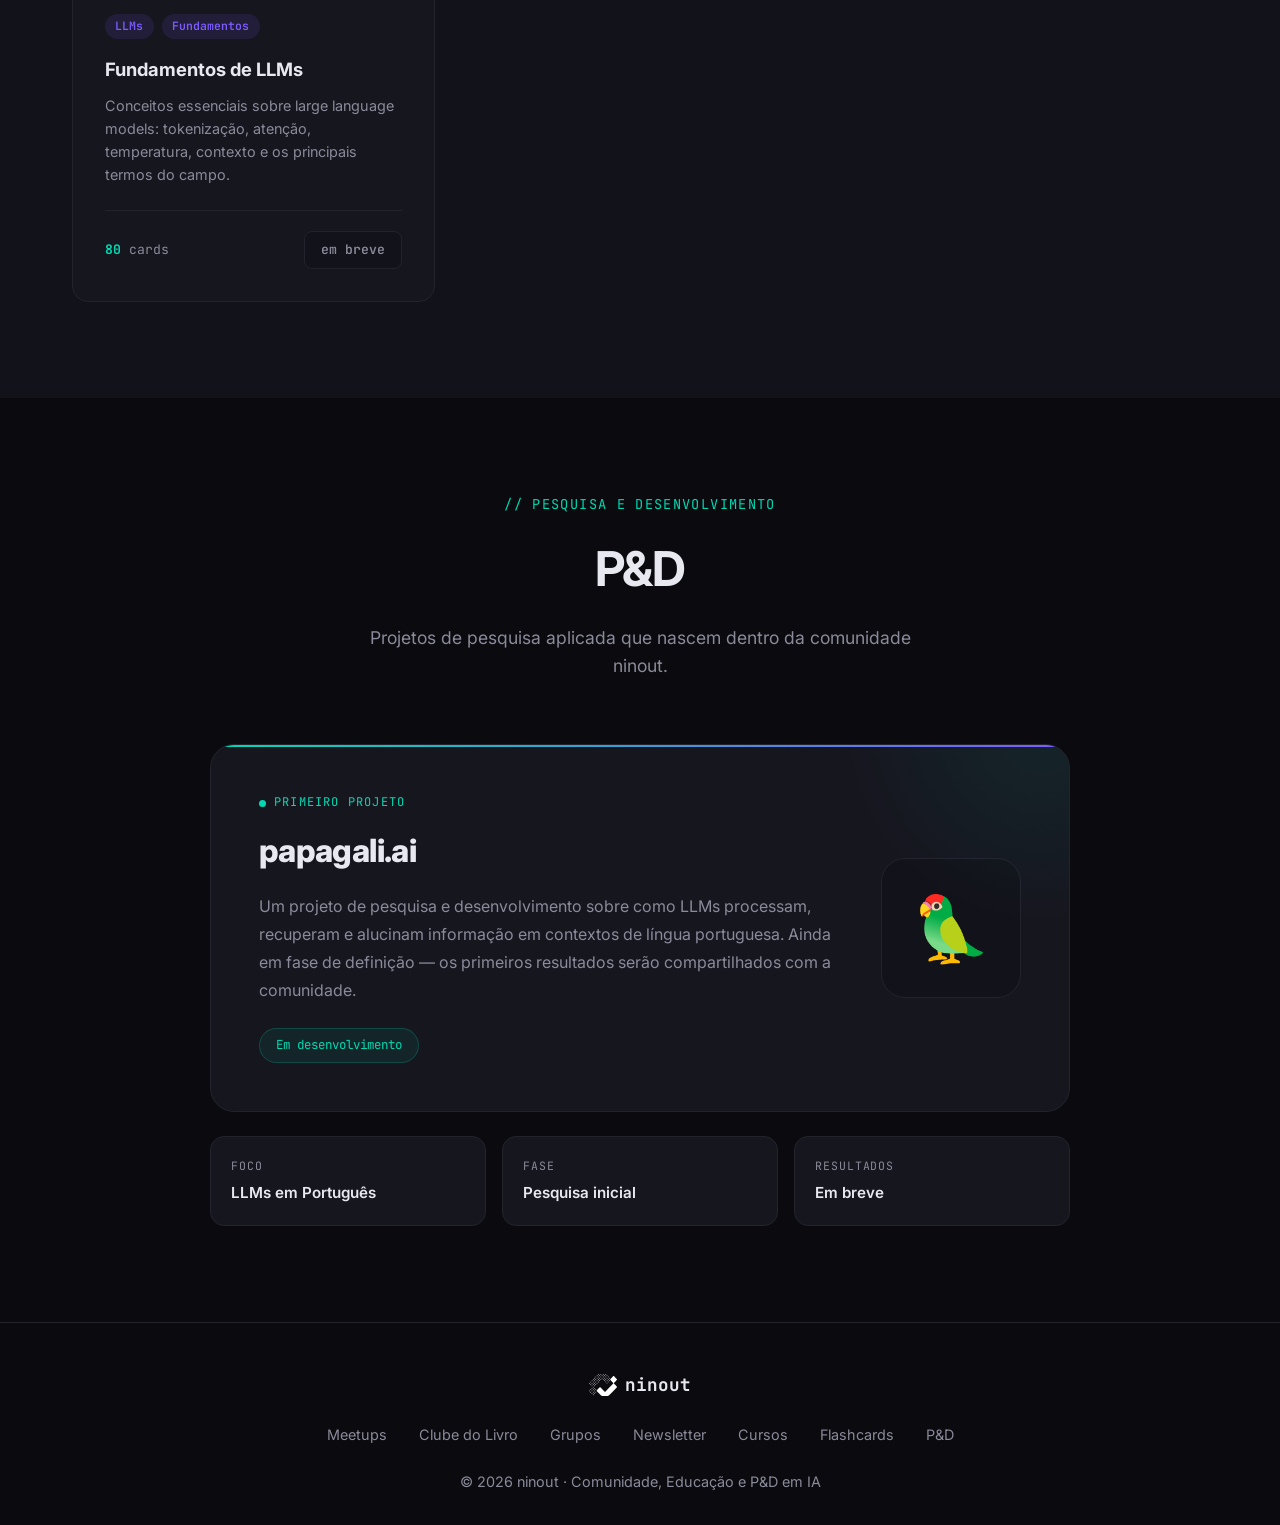
==== commit c780b84a: "Reestrutura site em torno dos 3 pilares: Comunidade, Educação e P&D - Nav com dropdowns por pilar (h" ====
--- a/index.html
+++ b/index.html
@@ -3,7 +3,7 @@
 <head>
     <meta charset="UTF-8">
     <meta name="viewport" content="width=device-width, initial-scale=1.0">
-    <title>ninout — Treinamentos em IA e Agentes</title>
+    <title>ninout — Comunidade, Educação e P&D em IA</title>
     <link rel="icon" href="logo.svg" type="image/svg+xml">
     <link rel="preconnect" href="https://fonts.googleapis.com">
     <link rel="preconnect" href="https://fonts.gstatic.com" crossorigin>
@@ -90,6 +90,7 @@
             display: flex;
             gap: 2rem;
             list-style: none;
+            align-items: center;
         }
 
         .nav-links a {
@@ -115,6 +116,93 @@
         .nav-cta:hover {
             opacity: 0.9;
             transform: translateY(-1px);
+        }
+
+        /* Nav dropdown */
+        .nav-item {
+            position: relative;
+        }
+
+        .nav-dropdown-toggle {
+            display: flex;
+            align-items: center;
+            gap: 0.3rem;
+            color: var(--text-muted);
+            text-decoration: none;
+            font-size: 0.95rem;
+            font-weight: 500;
+            transition: color 0.2s;
+            cursor: pointer;
+            background: none;
+            border: none;
+            padding: 0;
+            font-family: inherit;
+        }
+
+        .nav-dropdown-toggle:hover {
+            color: var(--text);
+        }
+
+        .nav-dropdown-toggle .chevron {
+            width: 12px;
+            height: 12px;
+            transition: transform 0.2s;
+            flex-shrink: 0;
+        }
+
+        .nav-item:hover .chevron,
+        .nav-item.open .chevron {
+            transform: rotate(180deg);
+        }
+
+        .nav-dropdown {
+            display: none;
+            position: absolute;
+            top: calc(100% + 0.75rem);
+            left: 50%;
+            transform: translateX(-50%);
+            background: var(--bg-elev);
+            border: 1px solid var(--border);
+            border-radius: 12px;
+            padding: 0.5rem;
+            min-width: 180px;
+            z-index: 200;
+            box-shadow: 0 8px 32px rgba(0,0,0,0.4);
+        }
+
+        .nav-dropdown::before {
+            content: '';
+            position: absolute;
+            top: -5px;
+            left: 50%;
+            transform: translateX(-50%) rotate(45deg);
+            width: 10px;
+            height: 10px;
+            background: var(--bg-elev);
+            border-top: 1px solid var(--border);
+            border-left: 1px solid var(--border);
+        }
+
+        .nav-item:hover .nav-dropdown,
+        .nav-item.open .nav-dropdown {
+            display: block;
+        }
+
+        .nav-dropdown a {
+            display: block;
+            padding: 0.6rem 0.85rem;
+            border-radius: 8px;
+            color: var(--text-muted);
+            text-decoration: none;
+            font-size: 0.9rem;
+            font-weight: 500;
+            transition: all 0.15s;
+            white-space: nowrap;
+        }
+
+        .nav-dropdown a:hover {
+            color: var(--text);
+            background: var(--bg-card);
         }
 
         /* Hero */
@@ -412,6 +500,78 @@
             .diagrama-centro img { width: 30px; height: 30px; }
         }
 
+        /* Pillars grid */
+        .sobre-pillars {
+            display: grid;
+            grid-template-columns: repeat(3, 1fr);
+            gap: 1.25rem;
+            margin: 3rem 0 0;
+            text-align: left;
+        }
+
+        .pillar-card {
+            background: var(--bg-card);
+            border: 1px solid var(--border);
+            border-radius: 16px;
+            padding: 1.75rem;
+            transition: all 0.25s;
+        }
+
+        .pillar-card:hover {
+            border-color: var(--accent);
+            transform: translateY(-3px);
+        }
+
+        .pillar-icon {
+            font-size: 1.75rem;
+            margin-bottom: 0.75rem;
+            display: block;
+        }
+
+        .pillar-name {
+            font-family: 'JetBrains Mono', monospace;
+            font-size: 0.72rem;
+            text-transform: uppercase;
+            letter-spacing: 0.1em;
+            color: var(--accent-2);
+            margin-bottom: 0.35rem;
+        }
+
+        .pillar-card h3 {
+            font-size: 1.05rem;
+            font-weight: 700;
+            margin-bottom: 0.6rem;
+        }
+
+        .pillar-card p {
+            color: var(--text-muted);
+            font-size: 0.88rem;
+            line-height: 1.6;
+        }
+
+        .pillar-items {
+            display: flex;
+            flex-wrap: wrap;
+            gap: 0.4rem;
+            margin-top: 0.85rem;
+        }
+
+        .pillar-item {
+            padding: 0.2rem 0.6rem;
+            background: var(--bg-elev);
+            border: 1px solid var(--border);
+            border-radius: 100px;
+            font-size: 0.72rem;
+            color: var(--text-muted);
+            font-family: 'JetBrains Mono', monospace;
+        }
+
+        @media (max-width: 768px) {
+            .sobre-pillars {
+                grid-template-columns: 1fr;
+            }
+        }
+
         /* Instructor card */
         .sobre-instructor {
             display: flex;
@@ -625,156 +785,6 @@
         .badge-gratuito {
             background: rgba(37, 211, 102, 0.12);
             color: #25d366;
-        }
-
-        /* Flashcards */
-        .flashcards {
-            background: var(--bg);
-        }
-
-        .flashcards-grid {
-            display: grid;
-            grid-template-columns: repeat(auto-fill, minmax(280px, 1fr));
-            gap: 1.5rem;
-        }
-
-        .flashcards-status {
-            grid-column: 1 / -1;
-            text-align: center;
-            color: var(--text-muted);
-            font-family: 'JetBrains Mono', monospace;
-            font-size: 0.9rem;
-            padding: 2rem 0;
-        }
-
-        .flashcard-deck {
-            background: var(--bg-card);
-            border: 1px solid var(--border);
-            border-radius: 16px;
-            padding: 2rem;
-            position: relative;
-            transition: all 0.3s;
-        }
-
-        .flashcard-deck::before,
-        .flashcard-deck::after {
-            content: '';
-            position: absolute;
-            left: 10px;
-            right: 10px;
-            height: 100%;
-            border-radius: 16px;
-            border: 1px solid var(--border);
-            background: var(--bg-card);
-            z-index: -1;
-            transition: all 0.3s;
-        }
-
-        .flashcard-deck::before {
-            bottom: -6px;
-            filter: brightness(0.85);
-        }
-
-        .flashcard-deck::after {
-            bottom: -11px;
-            left: 18px;
-            right: 18px;
-            filter: brightness(0.7);
-        }
-
-        .flashcard-deck:hover {
-            transform: translateY(-4px);
-            border-color: var(--accent);
-        }
-
-        .flashcard-deck:hover::before {
-            bottom: -8px;
-        }
-
-        .flashcard-deck:hover::after {
-            bottom: -14px;
-        }
-
-        .flashcard-deck-tags {
-            display: flex;
-            gap: 0.5rem;
-            flex-wrap: wrap;
-            margin-bottom: 1rem;
-        }
-
-        .flashcard-tag {
-            padding: 0.2rem 0.65rem;
-            background: rgba(124, 92, 255, 0.12);
-            color: var(--accent);
-            border-radius: 100px;
-            font-size: 0.72rem;
-            font-weight: 600;
-            font-family: 'JetBrains Mono', monospace;
-        }
-
-        .flashcard-deck h3 {
-            font-size: 1.15rem;
-            font-weight: 700;
-            margin-bottom: 0.6rem;
-        }
-
-        .flashcard-deck p {
-            color: var(--text-muted);
-            font-size: 0.9rem;
-            line-height: 1.6;
-            margin-bottom: 1.5rem;
-        }
-
-        .flashcard-deck-footer {
-            display: flex;
-            align-items: center;
-            justify-content: space-between;
-            padding-top: 1.25rem;
-            border-top: 1px solid var(--border);
-        }
-
-        .flashcard-count {
-            font-family: 'JetBrains Mono', monospace;
-            font-size: 0.82rem;
-            color: var(--text-muted);
-        }
-
-        .flashcard-count strong {
-            color: var(--accent-2);
-        }
-
-        .flashcard-download {
-            display: inline-flex;
-            align-items: center;
-            gap: 0.4rem;
-            padding: 0.45rem 1rem;
-            background: var(--gradient);
-            color: #0a0a0f;
-            border-radius: 8px;
-            font-size: 0.82rem;
-            font-weight: 600;
-            text-decoration: none;
-            transition: all 0.2s;
-        }
-
-        .flashcard-download:hover {
-            opacity: 0.9;
-            transform: translateY(-1px);
-        }
-
-        .flashcard-download-soon {
-            display: inline-flex;
-            align-items: center;
-            gap: 0.4rem;
-            padding: 0.45rem 1rem;
-            background: var(--bg-elev);
-            color: var(--text-muted);
-            border: 1px solid var(--border);
-            border-radius: 8px;
-            font-size: 0.82rem;
-            font-weight: 600;
-            font-family: 'JetBrains Mono', monospace;
-            cursor: default;
         }
 
         /* Clube do Livro */
@@ -879,9 +889,9 @@
             }
         }
 
-        /* Community */
+        /* Community / Grupos */
         .community {
-            background: var(--bg-elev);
+            background: var(--bg);
         }
 
         .community-box {
@@ -1013,7 +1023,7 @@
 
         /* Newsletter */
         .newsletter-section {
-            background: var(--bg);
+            background: var(--bg-elev);
         }
 
         .newsletter-box {
@@ -1115,6 +1125,441 @@
             opacity: 1;
         }
 
+        /* Cursos */
+        .cursos {
+            background: var(--bg);
+        }
+
+        .cursos-grid {
+            display: grid;
+            grid-template-columns: repeat(auto-fill, minmax(320px, 1fr));
+            gap: 1.5rem;
+        }
+
+        .cursos-status {
+            grid-column: 1 / -1;
+            text-align: center;
+            color: var(--text-muted);
+            font-family: 'JetBrains Mono', monospace;
+            font-size: 0.9rem;
+            padding: 2rem 0;
+        }
+
+        .curso-card {
+            background: var(--bg-card);
+            border: 1px solid var(--border);
+            border-radius: 16px;
+            padding: 2rem;
+            display: flex;
+            flex-direction: column;
+            gap: 1rem;
+            transition: all 0.3s;
+            position: relative;
+            overflow: hidden;
+        }
+
+        .curso-card::before {
+            content: '';
+            position: absolute;
+            top: 0; left: 0; right: 0;
+            height: 2px;
+            background: var(--gradient);
+        }
+
+        .curso-card:hover {
+            transform: translateY(-4px);
+            border-color: var(--accent);
+            box-shadow: 0 12px 40px rgba(124, 92, 255, 0.15);
+        }
+
+        .curso-card-header {
+            display: flex;
+            align-items: center;
+            gap: 1rem;
+        }
+
+        .curso-icon {
+            width: 48px;
+            height: 48px;
+            border-radius: 12px;
+            object-fit: contain;
+            background: var(--bg-elev);
+            padding: 4px;
+            flex-shrink: 0;
+        }
+
+        .curso-title {
+            font-size: 1.1rem;
+            font-weight: 700;
+            line-height: 1.3;
+            margin-bottom: 0.35rem;
+        }
+
+        .curso-description {
+            color: var(--text-muted);
+            font-size: 0.9rem;
+            line-height: 1.65;
+            flex: 1;
+        }
+
+        .curso-meta {
+            display: flex;
+            gap: 1rem;
+            flex-wrap: wrap;
+            font-family: 'JetBrains Mono', monospace;
+            font-size: 0.78rem;
+            color: var(--text-muted);
+            padding-top: 1rem;
+            border-top: 1px solid var(--border);
+        }
+
+        .curso-badge {
+            display: inline-flex;
+            align-items: center;
+            padding: 0.2rem 0.65rem;
+            border-radius: 100px;
+            font-size: 0.72rem;
+            font-weight: 600;
+            font-family: 'JetBrains Mono', monospace;
+        }
+
+        .badge-em-desenvolvimento {
+            background: rgba(124, 92, 255, 0.15);
+            color: var(--accent);
+        }
+
+        .badge-disponivel {
+            background: rgba(0, 217, 178, 0.15);
+            color: var(--accent-2);
+        }
+
+        .curso-instructor {
+            display: flex;
+            align-items: center;
+            gap: 0.6rem;
+            margin-top: auto;
+        }
+
+        .curso-instructor-photo {
+            width: 28px;
+            height: 28px;
+            border-radius: 50%;
+            object-fit: cover;
+            border: 1px solid var(--border);
+            flex-shrink: 0;
+        }
+
+        .curso-instructor-name {
+            font-size: 0.82rem;
+            color: var(--text-muted);
+        }
+
+        /* Flashcards */
+        .flashcards {
+            background: var(--bg-elev);
+        }
+
+        .flashcards-grid {
+            display: grid;
+            grid-template-columns: repeat(auto-fill, minmax(280px, 1fr));
+            gap: 1.5rem;
+        }
+
+        .flashcards-status {
+            grid-column: 1 / -1;
+            text-align: center;
+            color: var(--text-muted);
+            font-family: 'JetBrains Mono', monospace;
+            font-size: 0.9rem;
+            padding: 2rem 0;
+        }
+
+        .flashcard-deck {
+            background: var(--bg-card);
+            border: 1px solid var(--border);
+            border-radius: 16px;
+            padding: 2rem;
+            position: relative;
+            transition: all 0.3s;
+        }
+
+        .flashcard-deck::before,
+        .flashcard-deck::after {
+            content: '';
+            position: absolute;
+            left: 10px;
+            right: 10px;
+            height: 100%;
+            border-radius: 16px;
+            border: 1px solid var(--border);
+            background: var(--bg-card);
+            z-index: -1;
+            transition: all 0.3s;
+        }
+
+        .flashcard-deck::before {
+            bottom: -6px;
+            filter: brightness(0.85);
+        }
+
+        .flashcard-deck::after {
+            bottom: -11px;
+            left: 18px;
+            right: 18px;
+            filter: brightness(0.7);
+        }
+
+        .flashcard-deck:hover {
+            transform: translateY(-4px);
+            border-color: var(--accent);
+        }
+
+        .flashcard-deck:hover::before {
+            bottom: -8px;
+        }
+
+        .flashcard-deck:hover::after {
+            bottom: -14px;
+        }
+
+        .flashcard-deck-tags {
+            display: flex;
+            gap: 0.5rem;
+            flex-wrap: wrap;
+            margin-bottom: 1rem;
+        }
+
+        .flashcard-tag {
+            padding: 0.2rem 0.65rem;
+            background: rgba(124, 92, 255, 0.12);
+            color: var(--accent);
+            border-radius: 100px;
+            font-size: 0.72rem;
+            font-weight: 600;
+            font-family: 'JetBrains Mono', monospace;
+        }
+
+        .flashcard-deck h3 {
+            font-size: 1.15rem;
+            font-weight: 700;
+            margin-bottom: 0.6rem;
+        }
+
+        .flashcard-deck p {
+            color: var(--text-muted);
+            font-size: 0.9rem;
+            line-height: 1.6;
+            margin-bottom: 1.5rem;
+        }
+
+        .flashcard-deck-footer {
+            display: flex;
+            align-items: center;
+            justify-content: space-between;
+            padding-top: 1.25rem;
+            border-top: 1px solid var(--border);
+        }
+
+        .flashcard-count {
+            font-family: 'JetBrains Mono', monospace;
+            font-size: 0.82rem;
+            color: var(--text-muted);
+        }
+
+        .flashcard-count strong {
+            color: var(--accent-2);
+        }
+
+        .flashcard-download {
+            display: inline-flex;
+            align-items: center;
+            gap: 0.4rem;
+            padding: 0.45rem 1rem;
+            background: var(--gradient);
+            color: #0a0a0f;
+            border-radius: 8px;
+            font-size: 0.82rem;
+            font-weight: 600;
+            text-decoration: none;
+            transition: all 0.2s;
+        }
+
+        .flashcard-download:hover {
+            opacity: 0.9;
+            transform: translateY(-1px);
+        }
+
+        .flashcard-download-soon {
+            display: inline-flex;
+            align-items: center;
+            gap: 0.4rem;
+            padding: 0.45rem 1rem;
+            background: var(--bg-elev);
+            color: var(--text-muted);
+            border: 1px solid var(--border);
+            border-radius: 8px;
+            font-size: 0.82rem;
+            font-weight: 600;
+            font-family: 'JetBrains Mono', monospace;
+            cursor: default;
+        }
+
+        /* papagali.ai — P&D */
+        .papagali {
+            background: var(--bg);
+        }
+
+        .papagali-inner {
+            max-width: 860px;
+            margin: 0 auto;
+        }
+
+        .papagali-hero-card {
+            background: var(--bg-card);
+            border: 1px solid var(--border);
+            border-radius: 24px;
+            padding: 3rem;
+            position: relative;
+            overflow: hidden;
+            display: grid;
+            grid-template-columns: 1fr auto;
+            gap: 2.5rem;
+            align-items: center;
+        }
+
+        .papagali-hero-card::before {
+            content: '';
+            position: absolute;
+            top: -60%;
+            right: -20%;
+            width: 400px;
+            height: 400px;
+            background: radial-gradient(circle, rgba(0,217,178,0.08) 0%, transparent 70%);
+            pointer-events: none;
+        }
+
+        .papagali-hero-card::after {
+            content: '';
+            position: absolute;
+            top: 0; left: 0; right: 0;
+            height: 2px;
+            background: linear-gradient(90deg, var(--accent-2), var(--accent));
+        }
+
+        .papagali-label {
+            font-family: 'JetBrains Mono', monospace;
+            font-size: 0.75rem;
+            color: var(--accent-2);
+            text-transform: uppercase;
+            letter-spacing: 0.1em;
+            margin-bottom: 0.75rem;
+            display: flex;
+            align-items: center;
+            gap: 0.5rem;
+        }
+
+        .papagali-label::before {
+            content: '';
+            width: 7px;
+            height: 7px;
+            background: var(--accent-2);
+            border-radius: 50%;
+            flex-shrink: 0;
+            animation: papagali-pulse 2s ease-in-out infinite;
+        }
+
+        @keyframes papagali-pulse {
+            0%, 100% { opacity: 1; }
+            50% { opacity: 0.3; }
+        }
+
+        .papagali-title {
+            font-size: 2rem;
+            font-weight: 800;
+            letter-spacing: -0.02em;
+            margin-bottom: 1rem;
+        }
+
+        .papagali-desc {
+            color: var(--text-muted);
+            font-size: 1rem;
+            line-height: 1.75;
+            margin-bottom: 1.5rem;
+        }
+
+        .papagali-status-tag {
+            display: inline-flex;
+            align-items: center;
+            gap: 0.5rem;
+            padding: 0.4rem 1rem;
+            background: rgba(0, 217, 178, 0.08);
+            border: 1px solid rgba(0, 217, 178, 0.2);
+            border-radius: 100px;
+            font-family: 'JetBrains Mono', monospace;
+            font-size: 0.78rem;
+            color: var(--accent-2);
+        }
+
+        .papagali-visual {
+            flex-shrink: 0;
+            width: 140px;
+            height: 140px;
+            background: var(--bg-elev);
+            border-radius: 24px;
+            display: flex;
+            align-items: center;
+            justify-content: center;
+            border: 1px solid var(--border);
+            font-size: 4rem;
+            user-select: none;
+        }
+
+        .papagali-attributes {
+            display: grid;
+            grid-template-columns: repeat(3, 1fr);
+            gap: 1rem;
+            margin-top: 1.5rem;
+        }
+
+        .papagali-attr {
+            background: var(--bg-card);
+            border: 1px solid var(--border);
+            border-radius: 14px;
+            padding: 1.25rem;
+        }
+
+        .papagali-attr-label {
+            font-family: 'JetBrains Mono', monospace;
+            font-size: 0.72rem;
+            color: var(--text-muted);
+            text-transform: uppercase;
+            letter-spacing: 0.08em;
+            margin-bottom: 0.35rem;
+        }
+
+        .papagali-attr-value {
+            font-size: 0.95rem;
+            font-weight: 600;
+            color: var(--text);
+        }
+
+        @media (max-width: 768px) {
+            .papagali-hero-card {
+                grid-template-columns: 1fr;
+                padding: 2rem 1.5rem;
+            }
+            .papagali-visual { display: none; }
+            .papagali-attributes {
+                grid-template-columns: 1fr 1fr;
+            }
+        }
+
+        @media (max-width: 480px) {
+            .papagali-attributes {
+                grid-template-columns: 1fr;
+            }
+        }
+
         /* Footer */
         footer {
             border-top: 1px solid var(--border);
@@ -1136,6 +1581,7 @@
             gap: 2rem;
             margin: 1.5rem 0;
             list-style: none;
+            flex-wrap: wrap;
         }
 
         .footer-links a {
@@ -1199,6 +1645,7 @@
                 -webkit-backdrop-filter: blur(12px);
                 border-bottom: 1px solid var(--border);
                 flex-direction: column;
+                align-items: stretch;
                 gap: 0;
                 padding: 1rem 0;
                 z-index: 99;
@@ -1221,6 +1668,45 @@
             .nav-links li:last-child a.nav-cta {
                 display: block;
                 text-align: center;
+            }
+
+            /* Mobile dropdown */
+            .nav-item:hover .nav-dropdown {
+                display: none;
+            }
+
+            .nav-item.open .nav-dropdown {
+                display: block;
+            }
+
+            .nav-dropdown {
+                position: static;
+                transform: none;
+                background: transparent;
+                border: none;
+                border-radius: 0;
+                padding: 0;
+                box-shadow: none;
+                min-width: 0;
+            }
+
+            .nav-dropdown::before {
+                display: none;
+            }
+
+            .nav-item .nav-dropdown a {
+                padding: 0.65rem 2rem 0.65rem 3rem;
+                font-size: 0.95rem;
+                border-radius: 0;
+                color: var(--text-muted);
+            }
+
+            .nav-dropdown-toggle {
+                display: flex;
+                width: 100%;
+                padding: 0.85rem 2rem;
+                font-size: 1rem;
+                justify-content: space-between;
             }
 
             .meetup-card {
@@ -1251,12 +1737,48 @@
             </button>
             <ul class="nav-links" id="navLinks">
                 <li><a href="#sobre">Sobre</a></li>
-                <li><a href="#meetups">Meetups</a></li>
-                <li><a href="#clube-do-livro">Clube do Livro</a></li>
-                <li><a href="#flashcards">Flashcards</a></li>
-                <li><a href="#comunidade">Comunidade</a></li>
-                <li><a href="#newsletter">Newsletter</a></li>
-                <li><a href="#comunidade" class="nav-cta">Entre no grupo</a></li>
+
+                <li class="nav-item">
+                    <button class="nav-dropdown-toggle" aria-expanded="false">
+                        Comunidade
+                        <svg class="chevron" viewBox="0 0 24 24">
+                            <path fill="none" stroke="currentColor" stroke-width="2" stroke-linecap="round" stroke-linejoin="round" d="M6 9l6 6 6-6"/>
+                        </svg>
+                    </button>
+                    <div class="nav-dropdown">
+                        <a href="#meetups">Meetups</a>
+                        <a href="#clube-do-livro">Clube do Livro</a>
+                        <a href="#grupos">Grupos</a>
+                        <a href="#newsletter">Newsletter</a>
+                    </div>
+                </li>
+
+                <li class="nav-item">
+                    <button class="nav-dropdown-toggle" aria-expanded="false">
+                        Educação
+                        <svg class="chevron" viewBox="0 0 24 24">
+                            <path fill="none" stroke="currentColor" stroke-width="2" stroke-linecap="round" stroke-linejoin="round" d="M6 9l6 6 6-6"/>
+                        </svg>
+                    </button>
+                    <div class="nav-dropdown">
+                        <a href="#cursos">Cursos</a>
+                        <a href="#flashcards">Flashcards</a>
+                    </div>
+                </li>
+
+                <li class="nav-item">
+                    <button class="nav-dropdown-toggle" aria-expanded="false">
+                        P&amp;D
+                        <svg class="chevron" viewBox="0 0 24 24">
+                            <path fill="none" stroke="currentColor" stroke-width="2" stroke-linecap="round" stroke-linejoin="round" d="M6 9l6 6 6-6"/>
+                        </svg>
+                    </button>
+                    <div class="nav-dropdown">
+                        <a href="#papagali">papagali.ai</a>
+                    </div>
+                </li>
+
+                <li><a href="#grupos" class="nav-cta">Entre no grupo</a></li>
             </ul>
         </div>
     </nav>
@@ -1265,19 +1787,19 @@
         <div class="container">
             <div class="hero-content">
                 <div class="hero-tag">
-                    <span>●</span> Comunidade aberta para 2026
+                    <span>●</span> Comunidade · Educação · P&amp;D
                 </div>
                 <h1>
-                    Aprenda <span class="gradient-text">IA e Agentes</span><br>
-                    em comunidade
+                    <span class="gradient-text">Comunidade, cursos</span><br>
+                    e pesquisa em IA
                 </h1>
                 <p class="hero-subtitle">
-                    Meetups, clube do livro e uma comunidade ativa de pessoas construindo
-                    com IA. Aprenda junto com quem já está colocando agentes em produção.
+                    Aprenda IA em comunidade, desenvolva habilidades reais com cursos práticos
+                    e acompanhe projetos de pesquisa aplicada — tudo em português.
                 </p>
                 <div class="hero-actions">
-                    <a href="#comunidade" class="btn btn-primary">Entrar na comunidade →</a>
-                    <a href="#meetups" class="btn btn-secondary">Próximos meetups</a>
+                    <a href="#grupos" class="btn btn-primary">Entrar na comunidade →</a>
+                    <a href="#cursos" class="btn btn-secondary">Ver cursos</a>
                 </div>
             </div>
         </div>
@@ -1315,9 +1837,44 @@
                     </div>
                 </div>
                 <p class="sobre-texto">
-                    <strong>ninout</strong> representa <span class="t-in">N entradas</span> que, ao passarem por um processo, geram <span class="t-out">saídas</span>. O <span class="t-in">IN</span> são as ideias e dados brutos que chegam. O <span class="t-out">OUT</span> são os resultados e novas ideias que emergem dessa transformação — o ciclo do aprendizado real.
+                    <strong>ninout</strong> representa <span class="t-in">N entradas</span> que, ao passarem por um processo, geram <span class="t-out">saídas</span>. Somos uma plataforma brasileira de aprendizado em IA organizada em três pilares: <strong>comunidade</strong>, <strong>educação</strong> e <strong>pesquisa e desenvolvimento</strong>.
                 </p>
             </div>
+
+            <div class="sobre-pillars">
+                <div class="pillar-card">
+                    <span class="pillar-icon">🤝</span>
+                    <div class="pillar-name">Pilar 01</div>
+                    <h3>Comunidade</h3>
+                    <p>Espaços de encontro e troca para quem está aprendendo e construindo com IA no Brasil.</p>
+                    <div class="pillar-items">
+                        <span class="pillar-item">Meetups</span>
+                        <span class="pillar-item">Clube do Livro</span>
+                        <span class="pillar-item">Grupos WhatsApp</span>
+                        <span class="pillar-item">Newsletter</span>
+                    </div>
+                </div>
+                <div class="pillar-card">
+                    <span class="pillar-icon">📚</span>
+                    <div class="pillar-name">Pilar 02</div>
+                    <h3>Educação</h3>
+                    <p>Cursos práticos e materiais de estudo para desenvolver habilidades reais com LLMs e agentes.</p>
+                    <div class="pillar-items">
+                        <span class="pillar-item">Cursos</span>
+                        <span class="pillar-item">Flashcards</span>
+                    </div>
+                </div>
+                <div class="pillar-card">
+                    <span class="pillar-icon">🔬</span>
+                    <div class="pillar-name">Pilar 03</div>
+                    <h3>P&amp;D</h3>
+                    <p>Projetos de pesquisa e desenvolvimento que exploram novas fronteiras com IA aplicada.</p>
+                    <div class="pillar-items">
+                        <span class="pillar-item">papagali.ai</span>
+                    </div>
+                </div>
+            </div>
+
             <div class="sobre-instructor">
                 <img
                     class="sobre-instructor-photo"
@@ -1356,7 +1913,7 @@
     <section id="meetups" class="meetups">
         <div class="container">
             <div class="section-header">
-                <div class="section-label">// meetups</div>
+                <div class="section-label">// comunidade</div>
                 <h2>Encontros da comunidade</h2>
                 <p class="section-subtitle">
                     Eventos gratuitos com especialistas, estudos de caso e troca entre praticantes de IA.
@@ -1371,7 +1928,7 @@
     <section id="clube-do-livro" class="clube-livro">
         <div class="container">
             <div class="section-header">
-                <div class="section-label">// clube do livro</div>
+                <div class="section-label">// comunidade</div>
                 <h2>Clube do Livro</h2>
                 <p class="section-subtitle">
                     Leituras em grupo para aprofundar a teoria por trás dos sistemas de IA modernos.
@@ -1392,22 +1949,7 @@
         </div>
     </section>
 
-    <section id="flashcards" class="flashcards">
-        <div class="container">
-            <div class="section-header">
-                <div class="section-label">// flashcards</div>
-                <h2>Decks para a comunidade</h2>
-                <p class="section-subtitle">
-                    Decks de Anki com os conceitos mais importantes de IA e agentes, disponibilizados gratuitamente para a comunidade.
-                </p>
-            </div>
-            <div class="flashcards-grid" id="flashcardsGrid">
-                <p class="flashcards-status" id="flashcardsStatus">Carregando decks…</p>
-            </div>
-        </div>
-    </section>
-
-    <section id="comunidade" class="community">
+    <section id="grupos" class="community">
         <div class="container">
             <div class="section-header">
                 <div class="section-label">// comunidade</div>
@@ -1422,7 +1964,7 @@
                         <path d="M17.472 14.382c-.297-.149-1.758-.867-2.03-.967-.273-.099-.471-.148-.67.15-.197.297-.767.966-.94 1.164-.173.199-.347.223-.644.075-.297-.15-1.255-.463-2.39-1.475-.883-.788-1.48-1.761-1.653-2.059-.173-.297-.018-.458.13-.606.134-.133.298-.347.446-.52.149-.174.198-.298.298-.497.099-.198.05-.371-.025-.52-.075-.149-.669-1.612-.916-2.207-.242-.579-.487-.5-.669-.51-.173-.008-.371-.01-.57-.01-.198 0-.52.074-.792.372-.272.297-1.04 1.016-1.04 2.479 0 1.462 1.065 2.875 1.213 3.074.149.198 2.096 3.2 5.077 4.487.709.306 1.262.489 1.694.625.712.227 1.36.195 1.871.118.571-.085 1.758-.719 2.006-1.413.248-.694.248-1.289.173-1.413-.074-.124-.272-.198-.57-.347m-5.421 7.403h-.004a9.87 9.87 0 0 1-5.031-1.378l-.361-.214-3.741.982.998-3.648-.235-.374a9.86 9.86 0 0 1-1.51-5.26c.001-5.45 4.436-9.884 9.888-9.884 2.64 0 5.122 1.03 6.988 2.898a9.825 9.825 0 0 1 2.893 6.994c-.003 5.45-4.437 9.884-9.885 9.884m8.413-18.297A11.815 11.815 0 0 0 12.05 0C5.495 0 .16 5.335.157 11.892c0 2.096.547 4.142 1.588 5.945L.057 24l6.305-1.654a11.882 11.882 0 0 0 5.683 1.448h.005c6.554 0 11.89-5.335 11.893-11.893a11.821 11.821 0 0 0-3.48-8.413z"/>
                     </svg>
                 </div>
-                <h3>Grupo ninout no WhatsApp</h3>
+                <h3>Grupos ninout</h3>
                 <p>Converse com outros aprendizes e praticantes, compartilhe projetos, receba recomendações de conteúdo e avisos exclusivos.</p>
                 <a href="https://chat.whatsapp.com/XXXXXXXXXXXXXXXXXXXXXX" target="_blank" rel="noopener noreferrer" class="btn btn-whatsapp">
                     <svg viewBox="0 0 24 24" xmlns="http://www.w3.org/2000/svg">
@@ -1442,7 +1984,7 @@
     <section id="newsletter" class="newsletter-section">
         <div class="container">
             <div class="section-header">
-                <div class="section-label">// newsletter</div>
+                <div class="section-label">// comunidade</div>
                 <h2>Fique por dentro</h2>
                 <p class="section-subtitle">
                     Uma curadoria semanal sobre IA, agentes e novas ferramentas — sem ruído, sem hype e sem gente emocionada. Sua fonte de informação atualizada para não sentir FOMO.
@@ -1465,31 +2007,134 @@
         </div>
     </section>
 
+    <section id="cursos" class="cursos">
+        <div class="container">
+            <div class="section-header">
+                <div class="section-label">// educação</div>
+                <h2>Cursos</h2>
+                <p class="section-subtitle">
+                    Cursos práticos e estruturados para você dominar IA e agentes — do zero ao produção.
+                </p>
+            </div>
+            <div class="cursos-grid" id="cursosGrid">
+                <p class="cursos-status" id="cursosStatus">Carregando cursos…</p>
+            </div>
+        </div>
+    </section>
+
+    <section id="flashcards" class="flashcards">
+        <div class="container">
+            <div class="section-header">
+                <div class="section-label">// educação</div>
+                <h2>Decks para a comunidade</h2>
+                <p class="section-subtitle">
+                    Decks de Anki com os conceitos mais importantes de IA e agentes, disponibilizados gratuitamente para a comunidade.
+                </p>
+            </div>
+            <div class="flashcards-grid" id="flashcardsGrid">
+                <p class="flashcards-status" id="flashcardsStatus">Carregando decks…</p>
+            </div>
+        </div>
+    </section>
+
+    <section id="papagali" class="papagali">
+        <div class="container">
+            <div class="section-header">
+                <div class="section-label">// pesquisa e desenvolvimento</div>
+                <h2>P&amp;D</h2>
+                <p class="section-subtitle">
+                    Projetos de pesquisa aplicada que nascem dentro da comunidade ninout.
+                </p>
+            </div>
+            <div class="papagali-inner">
+                <div class="papagali-hero-card">
+                    <div>
+                        <div class="papagali-label">Primeiro projeto</div>
+                        <h3 class="papagali-title">papagali.ai</h3>
+                        <p class="papagali-desc">
+                            Um projeto de pesquisa e desenvolvimento sobre como LLMs processam, recuperam e alucinam informação em contextos de língua portuguesa. Ainda em fase de definição — os primeiros resultados serão compartilhados com a comunidade.
+                        </p>
+                        <span class="papagali-status-tag">Em desenvolvimento</span>
+                    </div>
+                    <div class="papagali-visual" aria-hidden="true">🦜</div>
+                </div>
+                <div class="papagali-attributes">
+                    <div class="papagali-attr">
+                        <div class="papagali-attr-label">Foco</div>
+                        <div class="papagali-attr-value">LLMs em Português</div>
+                    </div>
+                    <div class="papagali-attr">
+                        <div class="papagali-attr-label">Fase</div>
+                        <div class="papagali-attr-value">Pesquisa inicial</div>
+                    </div>
+                    <div class="papagali-attr">
+                        <div class="papagali-attr-label">Resultados</div>
+                        <div class="papagali-attr-value">Em breve</div>
+                    </div>
+                </div>
+            </div>
+        </div>
+    </section>
+
     <footer>
         <div class="container">
             <a href="#" class="logo"><img src="logo.svg" alt="ninout logo">ninout</a>
             <ul class="footer-links">
                 <li><a href="#meetups">Meetups</a></li>
                 <li><a href="#clube-do-livro">Clube do Livro</a></li>
+                <li><a href="#grupos">Grupos</a></li>
+                <li><a href="#newsletter">Newsletter</a></li>
+                <li><a href="#cursos">Cursos</a></li>
                 <li><a href="#flashcards">Flashcards</a></li>
-                <li><a href="#comunidade">Comunidade</a></li>
-                <li><a href="#newsletter">Newsletter</a></li>
+                <li><a href="#papagali">P&amp;D</a></li>
             </ul>
-            <p>© 2026 ninout · Treinamentos em IA e Agentes</p>
+            <p>© 2026 ninout · Comunidade, Educação e P&amp;D em IA</p>
         </div>
     </footer>
 
     <script>
+        // Hamburger
         const hamburger = document.getElementById('navHamburger');
-        const navLinks = document.getElementById('navLinks');
+        const navLinksEl = document.getElementById('navLinks');
+
         hamburger.addEventListener('click', () => {
             hamburger.classList.toggle('open');
-            navLinks.classList.toggle('open');
+            navLinksEl.classList.toggle('open');
         });
-        navLinks.querySelectorAll('a').forEach(a => {
+
+        // Close mobile nav when a leaf link is clicked
+        navLinksEl.querySelectorAll('a').forEach(a => {
             a.addEventListener('click', () => {
                 hamburger.classList.remove('open');
-                navLinks.classList.remove('open');
+                navLinksEl.classList.remove('open');
+            });
+        });
+
+        // Dropdown toggles (click-based for both desktop and mobile)
+        document.querySelectorAll('.nav-dropdown-toggle').forEach(btn => {
+            btn.addEventListener('click', (e) => {
+                const parentLi = btn.closest('.nav-item');
+                const isOpen = parentLi.classList.contains('open');
+
+                // Close all other open dropdowns
+                document.querySelectorAll('.nav-item.open').forEach(li => {
+                    if (li !== parentLi) {
+                        li.classList.remove('open');
+                        li.querySelector('.nav-dropdown-toggle').setAttribute('aria-expanded', 'false');
+                    }
+                });
+
+                parentLi.classList.toggle('open', !isOpen);
+                btn.setAttribute('aria-expanded', String(!isOpen));
+                e.stopPropagation();
+            });
+        });
+
+        // Close dropdowns when clicking outside
+        document.addEventListener('click', () => {
+            document.querySelectorAll('.nav-item.open').forEach(li => {
+                li.classList.remove('open');
+                li.querySelector('.nav-dropdown-toggle').setAttribute('aria-expanded', 'false');
             });
         });
 
@@ -1596,6 +2241,59 @@
 
         loadFlashcards();
 
+        function renderCurso(c) {
+            const statusClass = c.status === 'disponivel' ? 'badge-disponivel' : 'badge-em-desenvolvimento';
+            const statusLabel = c.status === 'disponivel' ? 'Disponível' : 'Em desenvolvimento';
+            const icon = c.icon
+                ? `<img class="curso-icon" src="${escapeHtml(c.icon)}" alt="${escapeHtml(c.title)}" loading="lazy">`
+                : '';
+            const instructorBlock = c.instructor
+                ? `<div class="curso-instructor">
+                       <img class="curso-instructor-photo" src="${escapeHtml(c.instructor.photo)}" alt="${escapeHtml(c.instructor.name)}" loading="lazy">
+                       <span class="curso-instructor-name">${escapeHtml(c.instructor.name)}</span>
+                   </div>`
+                : '';
+            return `
+                <div class="curso-card">
+                    <div class="curso-card-header">
+                        ${icon}
+                        <div>
+                            <div class="curso-title">${escapeHtml(c.title)}</div>
+                            <span class="curso-badge ${statusClass}">${statusLabel}</span>
+                        </div>
+                    </div>
+                    <p class="curso-description">${escapeHtml(c.description)}</p>
+                    <div class="curso-meta">
+                        <span>⏱ ${escapeHtml(String(c.hours))}h</span>
+                        <span>📦 ${escapeHtml(String(c.modules))} módulos</span>
+                        <span>🖥 ${escapeHtml(c.format)}</span>
+                        <span>● ${escapeHtml(c.level)}</span>
+                    </div>
+                    ${instructorBlock}
+                </div>
+            `;
+        }
+
+        async function loadCursos() {
+            const grid = document.getElementById('cursosGrid');
+            const status = document.getElementById('cursosStatus');
+            try {
+                const res = await fetch('cursos.json', { cache: 'no-cache' });
+                if (!res.ok) throw new Error(`HTTP ${res.status}`);
+                const cursos = await res.json();
+                if (!Array.isArray(cursos) || cursos.length === 0) {
+                    status.textContent = 'Nenhum curso disponível no momento.';
+                    return;
+                }
+                grid.innerHTML = cursos.map(renderCurso).join('');
+            } catch (err) {
+                status.textContent = 'Não foi possível carregar os cursos.';
+                console.error(err);
+            }
+        }
+
+        loadCursos();
+
         // Bio streaming animation
         (function () {
             const BIO_PART1 = 'Apagando incêndio e criando soluções em dados a mais de 10 anos. Mestre em computação pela unisinos e f';
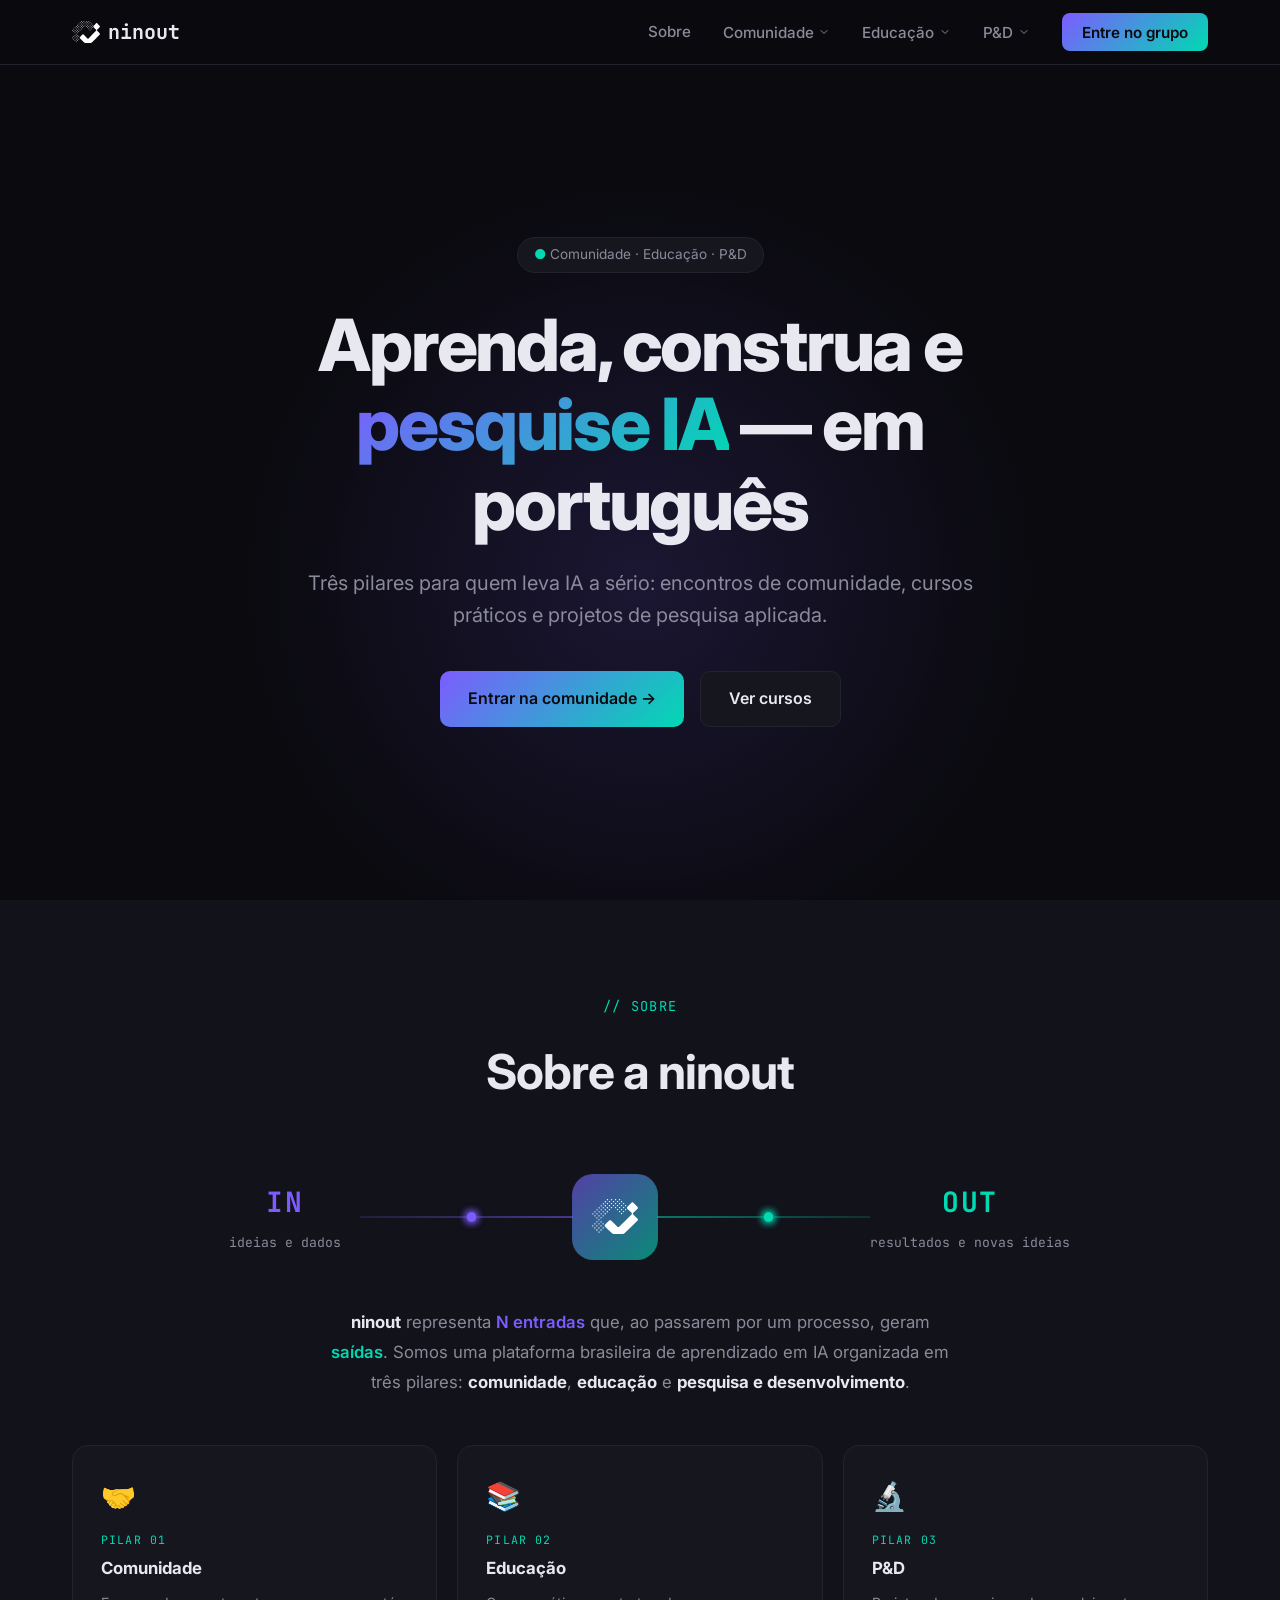
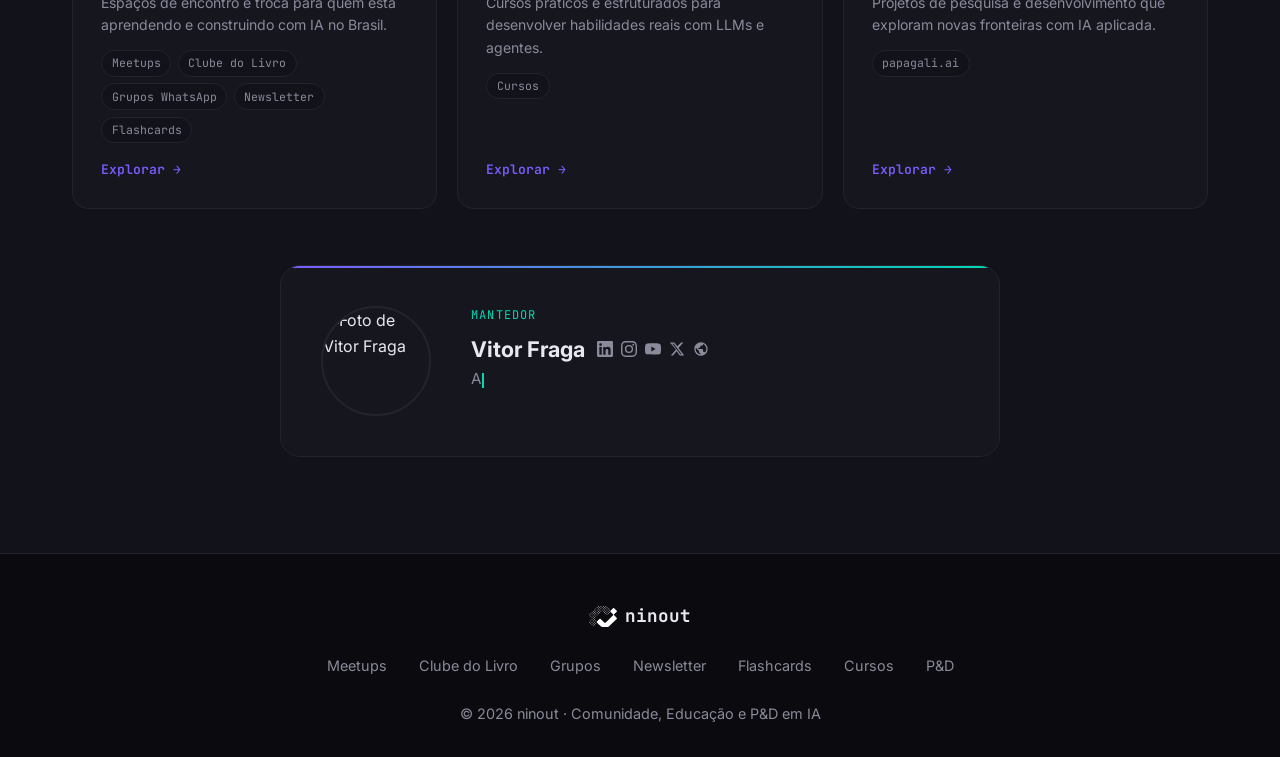
==== commit a5686dc3: "Divide site em páginas por pilar + CSS/JS compartilhado - Home limpa: hero + sobre com cards linkand" ====
--- a/index.html
+++ b/index.html
@@ -4,1781 +4,54 @@
     <meta charset="UTF-8">
     <meta name="viewport" content="width=device-width, initial-scale=1.0">
     <title>ninout — Comunidade, Educação e P&D em IA</title>
+    <meta name="description" content="Plataforma brasileira de aprendizado em IA organizada em três pilares: comunidade, educação e pesquisa & desenvolvimento.">
     <link rel="icon" href="logo.svg" type="image/svg+xml">
     <link rel="preconnect" href="https://fonts.googleapis.com">
     <link rel="preconnect" href="https://fonts.gstatic.com" crossorigin>
     <link href="https://fonts.googleapis.com/css2?family=Inter:wght@300;400;500;600;700;800&family=JetBrains+Mono:wght@400;600&display=swap" rel="stylesheet">
-    <style>
-        * {
-            margin: 0;
-            padding: 0;
-            box-sizing: border-box;
-        }
-
-        :root {
-            --bg: #0a0a0f;
-            --bg-elev: #12121a;
-            --bg-card: #16161f;
-            --border: #23232e;
-            --text: #e8e8f0;
-            --text-muted: #8a8a9a;
-            --accent: #7c5cff;
-            --accent-2: #00d9b2;
-            --gradient: linear-gradient(135deg, #7c5cff 0%, #00d9b2 100%);
-        }
-
-        html {
-            scroll-behavior: smooth;
-        }
-
-        body {
-            font-family: 'Inter', -apple-system, BlinkMacSystemFont, sans-serif;
-            background: var(--bg);
-            color: var(--text);
-            line-height: 1.6;
-            overflow-x: hidden;
-        }
-
-        .mono {
-            font-family: 'JetBrains Mono', monospace;
-        }
-
-        .container {
-            max-width: 1200px;
-            margin: 0 auto;
-            padding: 0 2rem;
-        }
-
-        /* Navbar */
-        nav {
-            position: fixed;
-            top: 0;
-            left: 0;
-            right: 0;
-            background: rgba(10, 10, 15, 0.75);
-            backdrop-filter: blur(12px);
-            -webkit-backdrop-filter: blur(12px);
-            border-bottom: 1px solid var(--border);
-            z-index: 100;
-            padding: 1rem 0;
-        }
-
-        nav .container {
-            display: flex;
-            align-items: center;
-            justify-content: space-between;
-        }
-
-        .logo {
-            font-family: 'JetBrains Mono', monospace;
-            font-weight: 700;
-            font-size: 1.25rem;
-            color: var(--text);
-            text-decoration: none;
-            display: flex;
-            align-items: center;
-            gap: 0.5rem;
-        }
-
-        .logo img {
-            width: 28px;
-            height: 28px;
-            object-fit: contain;
-        }
-
-        .nav-links {
-            display: flex;
-            gap: 2rem;
-            list-style: none;
-            align-items: center;
-        }
-
-        .nav-links a {
-            color: var(--text-muted);
-            text-decoration: none;
-            font-size: 0.95rem;
-            font-weight: 500;
-            transition: color 0.2s;
-        }
-
-        .nav-links a:hover {
-            color: var(--text);
-        }
-
-        .nav-cta {
-            background: var(--gradient);
-            color: #0a0a0f !important;
-            padding: 0.6rem 1.25rem;
-            border-radius: 8px;
-            font-weight: 600 !important;
-        }
-
-        .nav-cta:hover {
-            opacity: 0.9;
-            transform: translateY(-1px);
-        }
-
-        /* Nav dropdown */
-        .nav-item {
-            position: relative;
-        }
-
-        .nav-dropdown-toggle {
-            display: flex;
-            align-items: center;
-            gap: 0.3rem;
-            color: var(--text-muted);
-            text-decoration: none;
-            font-size: 0.95rem;
-            font-weight: 500;
-            transition: color 0.2s;
-            cursor: pointer;
-            background: none;
-            border: none;
-            padding: 0;
-            font-family: inherit;
-        }
-
-        .nav-dropdown-toggle:hover {
-            color: var(--text);
-        }
-
-        .nav-dropdown-toggle .chevron {
-            width: 12px;
-            height: 12px;
-            transition: transform 0.2s;
-            flex-shrink: 0;
-        }
-
-        .nav-item:hover .chevron,
-        .nav-item.open .chevron {
-            transform: rotate(180deg);
-        }
-
-        .nav-dropdown {
-            display: none;
-            position: absolute;
-            top: calc(100% + 0.75rem);
-            left: 50%;
-            transform: translateX(-50%);
-            background: var(--bg-elev);
-            border: 1px solid var(--border);
-            border-radius: 12px;
-            padding: 0.5rem;
-            min-width: 180px;
-            z-index: 200;
-            box-shadow: 0 8px 32px rgba(0,0,0,0.4);
-        }
-
-        .nav-dropdown::before {
-            content: '';
-            position: absolute;
-            top: -5px;
-            left: 50%;
-            transform: translateX(-50%) rotate(45deg);
-            width: 10px;
-            height: 10px;
-            background: var(--bg-elev);
-            border-top: 1px solid var(--border);
-            border-left: 1px solid var(--border);
-        }
-
-        .nav-item:hover .nav-dropdown,
-        .nav-item.open .nav-dropdown {
-            display: block;
-        }
-
-        .nav-dropdown a {
-            display: block;
-            padding: 0.6rem 0.85rem;
-            border-radius: 8px;
-            color: var(--text-muted);
-            text-decoration: none;
-            font-size: 0.9rem;
-            font-weight: 500;
-            transition: all 0.15s;
-            white-space: nowrap;
-        }
-
-        .nav-dropdown a:hover {
-            color: var(--text);
-            background: var(--bg-card);
-        }
-
-        /* Hero */
-        .hero {
-            height: 100vh;
-            display: flex;
-            align-items: center;
-            justify-content: center;
-            position: relative;
-            padding: 8rem 0 4rem;
-            overflow: hidden;
-        }
-
-        .hero::before {
-            content: '';
-            position: absolute;
-            top: 20%;
-            left: 50%;
-            transform: translateX(-50%);
-            width: 800px;
-            height: 800px;
-            background: radial-gradient(circle, rgba(124, 92, 255, 0.15) 0%, transparent 70%);
-            pointer-events: none;
-        }
-
-        .hero-content {
-            position: relative;
-            text-align: center;
-            max-width: 900px;
-        }
-
-        .hero-tag {
-            display: inline-block;
-            padding: 0.4rem 1rem;
-            background: var(--bg-card);
-            border: 1px solid var(--border);
-            border-radius: 100px;
-            font-size: 0.85rem;
-            color: var(--text-muted);
-            margin-bottom: 2rem;
-        }
-
-        .hero-tag span {
-            color: var(--accent-2);
-            font-weight: 600;
-        }
-
-        h1 {
-            font-size: clamp(2.5rem, 6vw, 4.5rem);
-            font-weight: 800;
-            line-height: 1.1;
-            letter-spacing: -0.03em;
-            margin-bottom: 1.5rem;
-        }
-
-        .gradient-text {
-            background: var(--gradient);
-            -webkit-background-clip: text;
-            -webkit-text-fill-color: transparent;
-            background-clip: text;
-        }
-
-        .hero-subtitle {
-            font-size: 1.25rem;
-            color: var(--text-muted);
-            max-width: 680px;
-            margin: 0 auto 2.5rem;
-        }
-
-        .hero-actions {
-            display: flex;
-            gap: 1rem;
-            justify-content: center;
-            flex-wrap: wrap;
-        }
-
-        .btn {
-            padding: 0.9rem 1.75rem;
-            border-radius: 10px;
-            font-weight: 600;
-            font-size: 1rem;
-            text-decoration: none;
-            display: inline-flex;
-            align-items: center;
-            gap: 0.5rem;
-            transition: all 0.2s;
-            border: none;
-            cursor: pointer;
-        }
-
-        .btn-primary {
-            background: var(--gradient);
-            color: #0a0a0f;
-        }
-
-        .btn-primary:hover {
-            transform: translateY(-2px);
-            box-shadow: 0 10px 30px rgba(124, 92, 255, 0.3);
-        }
-
-        .btn-secondary {
-            background: var(--bg-card);
-            color: var(--text);
-            border: 1px solid var(--border);
-        }
-
-        .btn-secondary:hover {
-            background: var(--bg-elev);
-            border-color: var(--accent);
-        }
-
-        /* Sections */
-        section {
-            padding: 6rem 0;
-            position: relative;
-        }
-
-        .section-header {
-            text-align: center;
-            margin-bottom: 4rem;
-        }
-
-        .section-label {
-            font-family: 'JetBrains Mono', monospace;
-            font-size: 0.85rem;
-            color: var(--accent-2);
-            text-transform: uppercase;
-            letter-spacing: 0.1em;
-            margin-bottom: 1rem;
-        }
-
-        h2 {
-            font-size: clamp(2rem, 4vw, 3rem);
-            font-weight: 700;
-            letter-spacing: -0.02em;
-            margin-bottom: 1rem;
-        }
-
-        .section-subtitle {
-            font-size: 1.1rem;
-            color: var(--text-muted);
-            max-width: 600px;
-            margin: 0 auto;
-        }
-
-        /* Sobre */
-        .sobre {
-            background: var(--bg-elev);
-        }
-
-        .sobre-wrapper {
-            max-width: 860px;
-            margin: 0 auto;
-            text-align: center;
-        }
-
-        .sobre-diagrama {
-            display: flex;
-            align-items: center;
-            justify-content: center;
-            margin-bottom: 3rem;
-            gap: 0;
-        }
-
-        .diagrama-lado {
-            min-width: 150px;
-            text-align: center;
-            flex-shrink: 0;
-        }
-
-        .diagrama-lado p {
-            font-size: 0.82rem;
-            color: var(--text-muted);
-            margin-top: 0.5rem;
-            font-family: 'JetBrains Mono', monospace;
-        }
-
-        .diagrama-tag {
-            display: inline-block;
-            font-family: 'JetBrains Mono', monospace;
-            font-size: 1.75rem;
-            font-weight: 700;
-            letter-spacing: 0.06em;
-        }
-
-        .diagrama-tag-in  { color: var(--accent); }
-        .diagrama-tag-out { color: var(--accent-2); }
-
-        .diagrama-trilho {
-            flex: 1;
-            height: 2px;
-            position: relative;
-            overflow: visible;
-        }
-
-        .diagrama-trilho-in  { background: linear-gradient(90deg, rgba(124,92,255,0.15), rgba(124,92,255,0.5)); }
-        .diagrama-trilho-out { background: linear-gradient(90deg, rgba(0,217,178,0.5), rgba(0,217,178,0.15)); }
-
-        .diagrama-dot {
-            position: absolute;
-            top: 50%;
-            width: 9px;
-            height: 9px;
-            border-radius: 50%;
-            transform: translateY(-50%);
-        }
-
-        .dot-in {
-            background: var(--accent);
-            box-shadow: 0 0 8px var(--accent);
-            animation: dot-in 1.8s var(--d, 0s) infinite ease-in-out;
-        }
-
-        .dot-out {
-            background: var(--accent-2);
-            box-shadow: 0 0 8px var(--accent-2);
-            animation: dot-out 1.8s var(--d, 0s) infinite ease-in-out;
-        }
-
-        @keyframes dot-in {
-            0%   { left: 0%;   opacity: 0; }
-            15%  { opacity: 1; }
-            85%  { opacity: 1; }
-            100% { left: 100%; opacity: 0; }
-        }
-
-        @keyframes dot-out {
-            0%   { left: 0%;   opacity: 0; }
-            15%  { opacity: 1; }
-            85%  { opacity: 1; }
-            100% { left: 100%; opacity: 0; }
-        }
-
-        .diagrama-centro {
-            width: 84px;
-            height: 84px;
-            background: var(--bg-card);
-            border-radius: 20px;
-            display: flex;
-            align-items: center;
-            justify-content: center;
-            flex-shrink: 0;
-            position: relative;
-            z-index: 1;
-            animation: centro-pulse 3s ease-in-out infinite alternate;
-        }
-
-        .diagrama-centro::before {
-            content: '';
-            position: absolute;
-            inset: -1px;
-            border-radius: 21px;
-            background: var(--gradient);
-            z-index: -1;
-            opacity: 0.6;
-        }
-
-        @keyframes centro-pulse {
-            from { box-shadow: 0 0 20px rgba(124,92,255,0.25); }
-            to   { box-shadow: 0 0 45px rgba(0,217,178,0.35); }
-        }
-
-        .diagrama-centro img {
-            width: 46px;
-            height: 46px;
-            object-fit: contain;
-        }
-
-        .sobre-texto {
-            font-size: 1.05rem;
-            color: var(--text-muted);
-            line-height: 1.8;
-            max-width: 620px;
-            margin: 0 auto;
-        }
-
-        .sobre-texto strong      { color: var(--text); }
-        .sobre-texto .t-in  { color: var(--accent); font-weight: 600; }
-        .sobre-texto .t-out { color: var(--accent-2); font-weight: 600; }
-
-        @media (max-width: 600px) {
-            .sobre-diagrama {
-                gap: 0;
-                overflow: hidden;
-            }
-            .diagrama-lado {
-                min-width: 0;
-                width: 56px;
-                flex-shrink: 0;
-            }
-            .diagrama-lado p { display: none; }
-            .diagrama-tag  { font-size: 1.1rem; }
-            .diagrama-trilho { min-width: 0; }
-            .diagrama-centro { width: 56px; height: 56px; border-radius: 12px; flex-shrink: 0; }
-            .diagrama-centro img { width: 30px; height: 30px; }
-        }
-
-        /* Pillars grid */
-        .sobre-pillars {
-            display: grid;
-            grid-template-columns: repeat(3, 1fr);
-            gap: 1.25rem;
-            margin: 3rem 0 0;
-            text-align: left;
-        }
-
-        .pillar-card {
-            background: var(--bg-card);
-            border: 1px solid var(--border);
-            border-radius: 16px;
-            padding: 1.75rem;
-            transition: all 0.25s;
-        }
-
-        .pillar-card:hover {
-            border-color: var(--accent);
-            transform: translateY(-3px);
-        }
-
-        .pillar-icon {
-            font-size: 1.75rem;
-            margin-bottom: 0.75rem;
-            display: block;
-        }
-
-        .pillar-name {
-            font-family: 'JetBrains Mono', monospace;
-            font-size: 0.72rem;
-            text-transform: uppercase;
-            letter-spacing: 0.1em;
-            color: var(--accent-2);
-            margin-bottom: 0.35rem;
-        }
-
-        .pillar-card h3 {
-            font-size: 1.05rem;
-            font-weight: 700;
-            margin-bottom: 0.6rem;
-        }
-
-        .pillar-card p {
-            color: var(--text-muted);
-            font-size: 0.88rem;
-            line-height: 1.6;
-        }
-
-        .pillar-items {
-            display: flex;
-            flex-wrap: wrap;
-            gap: 0.4rem;
-            margin-top: 0.85rem;
-        }
-
-        .pillar-item {
-            padding: 0.2rem 0.6rem;
-            background: var(--bg-elev);
-            border: 1px solid var(--border);
-            border-radius: 100px;
-            font-size: 0.72rem;
-            color: var(--text-muted);
-            font-family: 'JetBrains Mono', monospace;
-        }
-
-        @media (max-width: 768px) {
-            .sobre-pillars {
-                grid-template-columns: 1fr;
-            }
-        }
-
-        /* Instructor card */
-        .sobre-instructor {
-            display: flex;
-            gap: 2.5rem;
-            align-items: flex-start;
-            max-width: 720px;
-            margin: 3.5rem auto 0;
-            background: var(--bg-card);
-            border: 1px solid var(--border);
-            border-radius: 20px;
-            padding: 2.5rem;
-            position: relative;
-            overflow: hidden;
-        }
-
-        .sobre-instructor::before {
-            content: '';
-            position: absolute;
-            top: 0;
-            left: 0;
-            right: 0;
-            height: 2px;
-            background: var(--gradient);
-        }
-
-        .sobre-instructor-photo {
-            width: 110px;
-            height: 110px;
-            border-radius: 50%;
-            object-fit: cover;
-            flex-shrink: 0;
-            border: 2px solid var(--border);
-        }
-
-        .sobre-instructor-info {
-            flex: 1;
-        }
-
-        .sobre-instructor-label {
-            font-family: 'JetBrains Mono', monospace;
-            font-size: 0.75rem;
-            color: var(--accent-2);
-            text-transform: uppercase;
-            letter-spacing: 0.1em;
-            margin-bottom: 0.4rem;
-        }
-
-        .sobre-instructor-info h3 {
-            font-size: 1.35rem;
-            font-weight: 700;
-            margin-bottom: 0;
-        }
-
-        .sobre-instructor-info p {
-            color: var(--text-muted);
-            font-size: 0.95rem;
-            line-height: 1.7;
-            margin-bottom: 1.25rem;
-        }
-
-        .sobre-name-row {
-            display: flex;
-            align-items: center;
-            gap: 0.75rem;
-            margin-bottom: 0;
-            flex-wrap: wrap;
-        }
-
-        .sobre-name-row h3 {
-            margin-bottom: 0;
-        }
-
-        .sobre-socials {
-            display: flex;
-            gap: 0.5rem;
-            align-items: center;
-        }
-
-        .social-icon {
-            display: inline-flex;
-            align-items: center;
-            justify-content: center;
-            color: var(--text-muted);
-            text-decoration: none;
-            transition: color 0.2s;
-        }
-
-        .social-icon svg {
-            width: 16px;
-            height: 16px;
-            fill: currentColor;
-        }
-
-        .social-icon:hover { color: var(--text); }
-        .social-icon.yt:hover { color: #ff4040; }
-        .social-icon.li:hover { color: #3d9bff; }
-        .social-icon.ig:hover { color: #f06292; }
-        .social-icon.tw:hover { color: #1d9bf0; }
-        .social-icon.blog:hover { color: var(--accent-2); }
-
-        @media (max-width: 600px) {
-            .sobre-instructor {
-                flex-direction: column;
-                align-items: center;
-                text-align: center;
-                padding: 2rem 1.5rem;
-            }
-            .sobre-socials { justify-content: center; }
-        }
-
-        /* Meetups */
-        .meetups {
-            background: var(--bg);
-        }
-
-        .meetups-list {
-            display: flex;
-            flex-direction: column;
-            gap: 1rem;
-            max-width: 800px;
-            margin: 0 auto;
-        }
-
-        .meetups-status {
-            text-align: center;
-            color: var(--text-muted);
-            font-family: 'JetBrains Mono', monospace;
-            font-size: 0.9rem;
-            padding: 2rem 0;
-        }
-
-        .meetup-card {
-            background: var(--bg-card);
-            border: 1px solid var(--border);
-            border-radius: 14px;
-            padding: 1.75rem;
-            display: grid;
-            grid-template-columns: auto 1fr auto;
-            gap: 1.5rem;
-            align-items: center;
-            transition: all 0.2s;
-        }
-
-        .meetup-card:hover {
-            border-color: var(--accent);
-            transform: translateX(4px);
-        }
-
-        .meetup-date {
-            text-align: center;
-            background: var(--bg-elev);
-            border: 1px solid var(--border);
-            border-radius: 10px;
-            padding: 0.75rem 1rem;
-            min-width: 80px;
-        }
-
-        .meetup-date .day {
-            display: block;
-            font-size: 1.75rem;
-            font-weight: 700;
-            color: var(--accent-2);
-            line-height: 1;
-        }
-
-        .meetup-date .month {
-            display: block;
-            font-size: 0.75rem;
-            text-transform: uppercase;
-            color: var(--text-muted);
-            font-weight: 600;
-            letter-spacing: 0.1em;
-            margin-top: 0.25rem;
-        }
-
-        .meetup-info h3 {
-            font-size: 1.1rem;
-            font-weight: 600;
-            margin-bottom: 0.35rem;
-        }
-
-        .meetup-info p {
-            color: var(--text-muted);
-            font-size: 0.9rem;
-        }
-
-        .meetup-info .meta {
-            font-family: 'JetBrains Mono', monospace;
-            font-size: 0.8rem;
-            margin-top: 0.5rem;
-        }
-
-        .meetup-badge {
-            padding: 0.4rem 0.85rem;
-            border-radius: 100px;
-            font-size: 0.75rem;
-            font-weight: 600;
-            font-family: 'JetBrains Mono', monospace;
-        }
-
-        .badge-online {
-            background: rgba(0, 217, 178, 0.15);
-            color: var(--accent-2);
-        }
-
-        .badge-presencial {
-            background: rgba(124, 92, 255, 0.15);
-            color: var(--accent);
-        }
-
-        .badge-gratuito {
-            background: rgba(37, 211, 102, 0.12);
-            color: #25d366;
-        }
-
-        /* Clube do Livro */
-        .clube-livro {
-            background: var(--bg-elev);
-        }
-
-        .livro-card {
-            max-width: 800px;
-            margin: 0 auto;
-            background: var(--bg-card);
-            border: 1px solid var(--border);
-            border-radius: 20px;
-            padding: 2.5rem;
-            display: grid;
-            grid-template-columns: auto 1fr;
-            gap: 2.5rem;
-            align-items: start;
-            position: relative;
-            overflow: hidden;
-            transition: border-color 0.3s;
-        }
-
-        .livro-card::before {
-            content: '';
-            position: absolute;
-            top: 0;
-            left: 0;
-            right: 0;
-            height: 2px;
-            background: var(--gradient);
-        }
-
-        .livro-card:hover {
-            border-color: var(--accent);
-        }
-
-        .livro-cover {
-            width: 140px;
-            border-radius: 8px;
-            box-shadow: 0 8px 32px rgba(0, 0, 0, 0.5);
-            flex-shrink: 0;
-        }
-
-        .livro-badge {
-            display: inline-flex;
-            align-items: center;
-            gap: 0.4rem;
-            padding: 0.3rem 0.85rem;
-            background: rgba(0, 217, 178, 0.15);
-            color: var(--accent-2);
-            border-radius: 100px;
-            font-size: 0.75rem;
-            font-weight: 600;
-            font-family: 'JetBrains Mono', monospace;
-            margin-bottom: 1rem;
-        }
-
-        .livro-badge::before {
-            content: '';
-            width: 7px;
-            height: 7px;
-            background: var(--accent-2);
-            border-radius: 50%;
-            display: inline-block;
-        }
-
-        .livro-info h3 {
-            font-size: 1.4rem;
-            font-weight: 700;
-            line-height: 1.3;
-            margin-bottom: 0.5rem;
-        }
-
-        .livro-info p {
-            color: var(--text-muted);
-            font-size: 0.95rem;
-            line-height: 1.65;
-            margin-top: 1rem;
-        }
-
-        .livro-meta {
-            display: flex;
-            gap: 1.5rem;
-            flex-wrap: wrap;
-            margin-top: 1.25rem;
-            padding-top: 1.25rem;
-            border-top: 1px solid var(--border);
-            font-family: 'JetBrains Mono', monospace;
-            font-size: 0.85rem;
-            color: var(--accent-2);
-        }
-
-        @media (max-width: 600px) {
-            .livro-card {
-                grid-template-columns: 1fr;
-                text-align: center;
-            }
-            .livro-cover {
-                width: 120px;
-                margin: 0 auto;
-            }
-        }
-
-        /* Community / Grupos */
-        .community {
-            background: var(--bg);
-        }
-
-        .community-box {
-            max-width: 720px;
-            margin: 0 auto;
-            background: var(--bg-card);
-            border: 1px solid var(--border);
-            border-radius: 20px;
-            padding: 3rem;
-            text-align: center;
-            position: relative;
-            overflow: hidden;
-        }
-
-        .community-box::before {
-            content: '';
-            position: absolute;
-            top: -40%;
-            left: -20%;
-            width: 500px;
-            height: 500px;
-            background: radial-gradient(circle, rgba(37, 211, 102, 0.12) 0%, transparent 70%);
-            pointer-events: none;
-        }
-
-        .community-icon {
-            width: 64px;
-            height: 64px;
-            border-radius: 16px;
-            background: rgba(37, 211, 102, 0.15);
-            display: inline-flex;
-            align-items: center;
-            justify-content: center;
-            margin-bottom: 1.5rem;
-            position: relative;
-        }
-
-        .community-icon svg {
-            width: 32px;
-            height: 32px;
-            fill: #25d366;
-        }
-
-        .community-box h3 {
-            font-size: 1.75rem;
-            margin-bottom: 0.75rem;
-            position: relative;
-        }
-
-        .community-box > p {
-            color: var(--text-muted);
-            margin-bottom: 2rem;
-            position: relative;
-            max-width: 520px;
-            margin-left: auto;
-            margin-right: auto;
-        }
-
-        .btn-whatsapp {
-            background: #25d366;
-            color: #0a0a0f;
-            position: relative;
-        }
-
-        .btn-whatsapp:hover {
-            background: #20bf5a;
-            transform: translateY(-2px);
-            box-shadow: 0 10px 30px rgba(37, 211, 102, 0.3);
-        }
-
-        .btn-whatsapp svg {
-            width: 20px;
-            height: 20px;
-            fill: currentColor;
-        }
-
-        .community-perks {
-            display: flex;
-            justify-content: center;
-            gap: 2rem;
-            margin-top: 2rem;
-            flex-wrap: wrap;
-            position: relative;
-        }
-
-        .community-perks span {
-            font-size: 0.85rem;
-            color: var(--text-muted);
-            display: flex;
-            align-items: center;
-            gap: 0.4rem;
-        }
-
-        .community-perks span::before {
-            content: '✓';
-            color: #25d366;
-            font-weight: 700;
-        }
-
-        /* Bio streaming animation */
-        .ee-cursor {
-            display: inline-block;
-            width: 2px;
-            height: 1em;
-            background: var(--accent-2);
-            vertical-align: text-bottom;
-            margin-left: 1px;
-            animation: blink 1s step-end infinite;
-        }
-
-        @keyframes blink {
-            0%, 100% { opacity: 1; }
-            50% { opacity: 0; }
-        }
-
-        .ee-error {
-            display: none;
-            margin-top: 1.75rem;
-            padding: 0.45rem 0.75rem;
-            background: rgba(248,81,73,0.1);
-            border: 1px solid rgba(248,81,73,0.25);
-            border-radius: 6px;
-            color: #f85149;
-            font-size: 0.78rem;
-            font-family: 'JetBrains Mono', monospace;
-        }
-
-        .ee-error.visible { display: block; }
-
-        /* Newsletter */
-        .newsletter-section {
-            background: var(--bg-elev);
-        }
-
-        .newsletter-box {
-            max-width: 640px;
-            margin: 0 auto;
-            background: var(--bg-card);
-            border: 1px solid var(--border);
-            border-radius: 20px;
-            padding: 3rem;
-            text-align: center;
-            position: relative;
-            overflow: hidden;
-        }
-
-        .newsletter-box::before {
-            content: '';
-            position: absolute;
-            top: -50%;
-            right: -30%;
-            width: 400px;
-            height: 400px;
-            background: radial-gradient(circle, rgba(0, 217, 178, 0.1) 0%, transparent 70%);
-            pointer-events: none;
-        }
-
-        .newsletter-box h3 {
-            font-size: 1.75rem;
-            margin-bottom: 0.75rem;
-            position: relative;
-        }
-
-        .newsletter-box p {
-            color: var(--text-muted);
-            margin-bottom: 2rem;
-            position: relative;
-        }
-
-        .newsletter-form {
-            display: flex;
-            gap: 0.75rem;
-            max-width: 480px;
-            margin: 0 auto;
-            position: relative;
-        }
-
-        .newsletter-form input {
-            flex: 1;
-            padding: 0.9rem 1.25rem;
-            background: var(--bg);
-            border: 1px solid var(--border);
-            border-radius: 10px;
-            color: var(--text);
-            font-size: 1rem;
-            font-family: inherit;
-            transition: border-color 0.2s;
-        }
-
-        .newsletter-form input:focus {
-            outline: none;
-            border-color: var(--accent);
-        }
-
-        .newsletter-form input::placeholder {
-            color: var(--text-muted);
-        }
-
-        .newsletter-perks {
-            display: flex;
-            justify-content: center;
-            gap: 2rem;
-            margin-top: 2rem;
-            flex-wrap: wrap;
-            position: relative;
-        }
-
-        .newsletter-perks span {
-            font-size: 0.85rem;
-            color: var(--text-muted);
-            display: flex;
-            align-items: center;
-            gap: 0.4rem;
-        }
-
-        .newsletter-perks span::before {
-            content: '✓';
-            color: var(--accent-2);
-            font-weight: 700;
-        }
-
-        .newsletter-msg {
-            margin-top: 1rem;
-            font-size: 0.9rem;
-            color: var(--accent-2);
-            opacity: 0;
-            transition: opacity 0.3s;
-        }
-
-        .newsletter-msg.visible {
-            opacity: 1;
-        }
-
-        /* Cursos */
-        .cursos {
-            background: var(--bg);
-        }
-
-        .cursos-grid {
-            display: grid;
-            grid-template-columns: repeat(auto-fill, minmax(320px, 1fr));
-            gap: 1.5rem;
-        }
-
-        .cursos-status {
-            grid-column: 1 / -1;
-            text-align: center;
-            color: var(--text-muted);
-            font-family: 'JetBrains Mono', monospace;
-            font-size: 0.9rem;
-            padding: 2rem 0;
-        }
-
-        .curso-card {
-            background: var(--bg-card);
-            border: 1px solid var(--border);
-            border-radius: 16px;
-            padding: 2rem;
-            display: flex;
-            flex-direction: column;
-            gap: 1rem;
-            transition: all 0.3s;
-            position: relative;
-            overflow: hidden;
-        }
-
-        .curso-card::before {
-            content: '';
-            position: absolute;
-            top: 0; left: 0; right: 0;
-            height: 2px;
-            background: var(--gradient);
-        }
-
-        .curso-card:hover {
-            transform: translateY(-4px);
-            border-color: var(--accent);
-            box-shadow: 0 12px 40px rgba(124, 92, 255, 0.15);
-        }
-
-        .curso-card-header {
-            display: flex;
-            align-items: center;
-            gap: 1rem;
-        }
-
-        .curso-icon {
-            width: 48px;
-            height: 48px;
-            border-radius: 12px;
-            object-fit: contain;
-            background: var(--bg-elev);
-            padding: 4px;
-            flex-shrink: 0;
-        }
-
-        .curso-title {
-            font-size: 1.1rem;
-            font-weight: 700;
-            line-height: 1.3;
-            margin-bottom: 0.35rem;
-        }
-
-        .curso-description {
-            color: var(--text-muted);
-            font-size: 0.9rem;
-            line-height: 1.65;
-            flex: 1;
-        }
-
-        .curso-meta {
-            display: flex;
-            gap: 1rem;
-            flex-wrap: wrap;
-            font-family: 'JetBrains Mono', monospace;
-            font-size: 0.78rem;
-            color: var(--text-muted);
-            padding-top: 1rem;
-            border-top: 1px solid var(--border);
-        }
-
-        .curso-badge {
-            display: inline-flex;
-            align-items: center;
-            padding: 0.2rem 0.65rem;
-            border-radius: 100px;
-            font-size: 0.72rem;
-            font-weight: 600;
-            font-family: 'JetBrains Mono', monospace;
-        }
-
-        .badge-em-desenvolvimento {
-            background: rgba(124, 92, 255, 0.15);
-            color: var(--accent);
-        }
-
-        .badge-disponivel {
-            background: rgba(0, 217, 178, 0.15);
-            color: var(--accent-2);
-        }
-
-        .curso-instructor {
-            display: flex;
-            align-items: center;
-            gap: 0.6rem;
-            margin-top: auto;
-        }
-
-        .curso-instructor-photo {
-            width: 28px;
-            height: 28px;
-            border-radius: 50%;
-            object-fit: cover;
-            border: 1px solid var(--border);
-            flex-shrink: 0;
-        }
-
-        .curso-instructor-name {
-            font-size: 0.82rem;
-            color: var(--text-muted);
-        }
-
-        /* Flashcards */
-        .flashcards {
-            background: var(--bg-elev);
-        }
-
-        .flashcards-grid {
-            display: grid;
-            grid-template-columns: repeat(auto-fill, minmax(280px, 1fr));
-            gap: 1.5rem;
-        }
-
-        .flashcards-status {
-            grid-column: 1 / -1;
-            text-align: center;
-            color: var(--text-muted);
-            font-family: 'JetBrains Mono', monospace;
-            font-size: 0.9rem;
-            padding: 2rem 0;
-        }
-
-        .flashcard-deck {
-            background: var(--bg-card);
-            border: 1px solid var(--border);
-            border-radius: 16px;
-            padding: 2rem;
-            position: relative;
-            transition: all 0.3s;
-        }
-
-        .flashcard-deck::before,
-        .flashcard-deck::after {
-            content: '';
-            position: absolute;
-            left: 10px;
-            right: 10px;
-            height: 100%;
-            border-radius: 16px;
-            border: 1px solid var(--border);
-            background: var(--bg-card);
-            z-index: -1;
-            transition: all 0.3s;
-        }
-
-        .flashcard-deck::before {
-            bottom: -6px;
-            filter: brightness(0.85);
-        }
-
-        .flashcard-deck::after {
-            bottom: -11px;
-            left: 18px;
-            right: 18px;
-            filter: brightness(0.7);
-        }
-
-        .flashcard-deck:hover {
-            transform: translateY(-4px);
-            border-color: var(--accent);
-        }
-
-        .flashcard-deck:hover::before {
-            bottom: -8px;
-        }
-
-        .flashcard-deck:hover::after {
-            bottom: -14px;
-        }
-
-        .flashcard-deck-tags {
-            display: flex;
-            gap: 0.5rem;
-            flex-wrap: wrap;
-            margin-bottom: 1rem;
-        }
-
-        .flashcard-tag {
-            padding: 0.2rem 0.65rem;
-            background: rgba(124, 92, 255, 0.12);
-            color: var(--accent);
-            border-radius: 100px;
-            font-size: 0.72rem;
-            font-weight: 600;
-            font-family: 'JetBrains Mono', monospace;
-        }
-
-        .flashcard-deck h3 {
-            font-size: 1.15rem;
-            font-weight: 700;
-            margin-bottom: 0.6rem;
-        }
-
-        .flashcard-deck p {
-            color: var(--text-muted);
-            font-size: 0.9rem;
-            line-height: 1.6;
-            margin-bottom: 1.5rem;
-        }
-
-        .flashcard-deck-footer {
-            display: flex;
-            align-items: center;
-            justify-content: space-between;
-            padding-top: 1.25rem;
-            border-top: 1px solid var(--border);
-        }
-
-        .flashcard-count {
-            font-family: 'JetBrains Mono', monospace;
-            font-size: 0.82rem;
-            color: var(--text-muted);
-        }
-
-        .flashcard-count strong {
-            color: var(--accent-2);
-        }
-
-        .flashcard-download {
-            display: inline-flex;
-            align-items: center;
-            gap: 0.4rem;
-            padding: 0.45rem 1rem;
-            background: var(--gradient);
-            color: #0a0a0f;
-            border-radius: 8px;
-            font-size: 0.82rem;
-            font-weight: 600;
-            text-decoration: none;
-            transition: all 0.2s;
-        }
-
-        .flashcard-download:hover {
-            opacity: 0.9;
-            transform: translateY(-1px);
-        }
-
-        .flashcard-download-soon {
-            display: inline-flex;
-            align-items: center;
-            gap: 0.4rem;
-            padding: 0.45rem 1rem;
-            background: var(--bg-elev);
-            color: var(--text-muted);
-            border: 1px solid var(--border);
-            border-radius: 8px;
-            font-size: 0.82rem;
-            font-weight: 600;
-            font-family: 'JetBrains Mono', monospace;
-            cursor: default;
-        }
-
-        /* papagali.ai — P&D */
-        .papagali {
-            background: var(--bg);
-        }
-
-        .papagali-inner {
-            max-width: 860px;
-            margin: 0 auto;
-        }
-
-        .papagali-hero-card {
-            background: var(--bg-card);
-            border: 1px solid var(--border);
-            border-radius: 24px;
-            padding: 3rem;
-            position: relative;
-            overflow: hidden;
-            display: grid;
-            grid-template-columns: 1fr auto;
-            gap: 2.5rem;
-            align-items: center;
-        }
-
-        .papagali-hero-card::before {
-            content: '';
-            position: absolute;
-            top: -60%;
-            right: -20%;
-            width: 400px;
-            height: 400px;
-            background: radial-gradient(circle, rgba(0,217,178,0.08) 0%, transparent 70%);
-            pointer-events: none;
-        }
-
-        .papagali-hero-card::after {
-            content: '';
-            position: absolute;
-            top: 0; left: 0; right: 0;
-            height: 2px;
-            background: linear-gradient(90deg, var(--accent-2), var(--accent));
-        }
-
-        .papagali-label {
-            font-family: 'JetBrains Mono', monospace;
-            font-size: 0.75rem;
-            color: var(--accent-2);
-            text-transform: uppercase;
-            letter-spacing: 0.1em;
-            margin-bottom: 0.75rem;
-            display: flex;
-            align-items: center;
-            gap: 0.5rem;
-        }
-
-        .papagali-label::before {
-            content: '';
-            width: 7px;
-            height: 7px;
-            background: var(--accent-2);
-            border-radius: 50%;
-            flex-shrink: 0;
-            animation: papagali-pulse 2s ease-in-out infinite;
-        }
-
-        @keyframes papagali-pulse {
-            0%, 100% { opacity: 1; }
-            50% { opacity: 0.3; }
-        }
-
-        .papagali-title {
-            font-size: 2rem;
-            font-weight: 800;
-            letter-spacing: -0.02em;
-            margin-bottom: 1rem;
-        }
-
-        .papagali-desc {
-            color: var(--text-muted);
-            font-size: 1rem;
-            line-height: 1.75;
-            margin-bottom: 1.5rem;
-        }
-
-        .papagali-status-tag {
-            display: inline-flex;
-            align-items: center;
-            gap: 0.5rem;
-            padding: 0.4rem 1rem;
-            background: rgba(0, 217, 178, 0.08);
-            border: 1px solid rgba(0, 217, 178, 0.2);
-            border-radius: 100px;
-            font-family: 'JetBrains Mono', monospace;
-            font-size: 0.78rem;
-            color: var(--accent-2);
-        }
-
-        .papagali-visual {
-            flex-shrink: 0;
-            width: 140px;
-            height: 140px;
-            background: var(--bg-elev);
-            border-radius: 24px;
-            display: flex;
-            align-items: center;
-            justify-content: center;
-            border: 1px solid var(--border);
-            font-size: 4rem;
-            user-select: none;
-        }
-
-        .papagali-attributes {
-            display: grid;
-            grid-template-columns: repeat(3, 1fr);
-            gap: 1rem;
-            margin-top: 1.5rem;
-        }
-
-        .papagali-attr {
-            background: var(--bg-card);
-            border: 1px solid var(--border);
-            border-radius: 14px;
-            padding: 1.25rem;
-        }
-
-        .papagali-attr-label {
-            font-family: 'JetBrains Mono', monospace;
-            font-size: 0.72rem;
-            color: var(--text-muted);
-            text-transform: uppercase;
-            letter-spacing: 0.08em;
-            margin-bottom: 0.35rem;
-        }
-
-        .papagali-attr-value {
-            font-size: 0.95rem;
-            font-weight: 600;
-            color: var(--text);
-        }
-
-        @media (max-width: 768px) {
-            .papagali-hero-card {
-                grid-template-columns: 1fr;
-                padding: 2rem 1.5rem;
-            }
-            .papagali-visual { display: none; }
-            .papagali-attributes {
-                grid-template-columns: 1fr 1fr;
-            }
-        }
-
-        @media (max-width: 480px) {
-            .papagali-attributes {
-                grid-template-columns: 1fr;
-            }
-        }
-
-        /* Footer */
-        footer {
-            border-top: 1px solid var(--border);
-            padding: 3rem 0 2rem;
-            text-align: center;
-            color: var(--text-muted);
-            font-size: 0.9rem;
-        }
-
-        footer .logo {
-            justify-content: center;
-            margin-bottom: 1rem;
-            font-size: 1.1rem;
-        }
-
-        .footer-links {
-            display: flex;
-            justify-content: center;
-            gap: 2rem;
-            margin: 1.5rem 0;
-            list-style: none;
-            flex-wrap: wrap;
-        }
-
-        .footer-links a {
-            color: var(--text-muted);
-            text-decoration: none;
-            transition: color 0.2s;
-        }
-
-        .footer-links a:hover {
-            color: var(--text);
-        }
-
-        /* Hamburger */
-        .nav-hamburger {
-            display: none;
-            flex-direction: column;
-            justify-content: center;
-            gap: 5px;
-            width: 36px;
-            height: 36px;
-            background: none;
-            border: none;
-            cursor: pointer;
-            padding: 4px;
-        }
-
-        .nav-hamburger span {
-            display: block;
-            height: 2px;
-            background: var(--text);
-            border-radius: 2px;
-            transition: all 0.25s;
-        }
-
-        .nav-hamburger.open span:nth-child(1) {
-            transform: translateY(7px) rotate(45deg);
-        }
-
-        .nav-hamburger.open span:nth-child(2) {
-            opacity: 0;
-        }
-
-        .nav-hamburger.open span:nth-child(3) {
-            transform: translateY(-7px) rotate(-45deg);
-        }
-
-        /* Responsive */
-        @media (max-width: 768px) {
-            .nav-hamburger {
-                display: flex;
-            }
-
-            .nav-links {
-                display: none;
-                position: fixed;
-                top: 57px;
-                left: 0;
-                right: 0;
-                background: rgba(10, 10, 15, 0.97);
-                backdrop-filter: blur(12px);
-                -webkit-backdrop-filter: blur(12px);
-                border-bottom: 1px solid var(--border);
-                flex-direction: column;
-                align-items: stretch;
-                gap: 0;
-                padding: 1rem 0;
-                z-index: 99;
-            }
-
-            .nav-links.open {
-                display: flex;
-            }
-
-            .nav-links li a {
-                display: block;
-                padding: 0.85rem 2rem;
-                font-size: 1rem;
-            }
-
-            .nav-links li:last-child {
-                padding: 0.75rem 2rem 0.25rem;
-            }
-
-            .nav-links li:last-child a.nav-cta {
-                display: block;
-                text-align: center;
-            }
-
-            /* Mobile dropdown */
-            .nav-item:hover .nav-dropdown {
-                display: none;
-            }
-
-            .nav-item.open .nav-dropdown {
-                display: block;
-            }
-
-            .nav-dropdown {
-                position: static;
-                transform: none;
-                background: transparent;
-                border: none;
-                border-radius: 0;
-                padding: 0;
-                box-shadow: none;
-                min-width: 0;
-            }
-
-            .nav-dropdown::before {
-                display: none;
-            }
-
-            .nav-item .nav-dropdown a {
-                padding: 0.65rem 2rem 0.65rem 3rem;
-                font-size: 0.95rem;
-                border-radius: 0;
-                color: var(--text-muted);
-            }
-
-            .nav-dropdown-toggle {
-                display: flex;
-                width: 100%;
-                padding: 0.85rem 2rem;
-                font-size: 1rem;
-                justify-content: space-between;
-            }
-
-            .meetup-card {
-                grid-template-columns: auto 1fr;
-            }
-
-            .meetup-badge {
-                grid-column: 2;
-                justify-self: start;
-            }
-
-            .newsletter-form {
-                flex-direction: column;
-            }
-
-            .newsletter-box {
-                padding: 2rem 1.5rem;
-            }
-        }
-    </style>
+    <link rel="stylesheet" href="styles.css">
 </head>
 <body>
     <nav>
         <div class="container">
-            <a href="#" class="logo"><img src="logo.svg" alt="ninout logo">ninout</a>
+            <a href="index.html" class="logo"><img src="logo.svg" alt="ninout logo">ninout</a>
             <button class="nav-hamburger" id="navHamburger" aria-label="Abrir menu">
                 <span></span><span></span><span></span>
             </button>
             <ul class="nav-links" id="navLinks">
                 <li><a href="#sobre">Sobre</a></li>
-
                 <li class="nav-item">
                     <button class="nav-dropdown-toggle" aria-expanded="false">
                         Comunidade
-                        <svg class="chevron" viewBox="0 0 24 24">
-                            <path fill="none" stroke="currentColor" stroke-width="2" stroke-linecap="round" stroke-linejoin="round" d="M6 9l6 6 6-6"/>
-                        </svg>
+                        <svg class="chevron" viewBox="0 0 24 24"><path fill="none" stroke="currentColor" stroke-width="2" stroke-linecap="round" stroke-linejoin="round" d="M6 9l6 6 6-6"/></svg>
                     </button>
                     <div class="nav-dropdown">
-                        <a href="#meetups">Meetups</a>
-                        <a href="#clube-do-livro">Clube do Livro</a>
-                        <a href="#grupos">Grupos</a>
-                        <a href="#newsletter">Newsletter</a>
+                        <a href="comunidade.html#meetups">Meetups</a>
+                        <a href="comunidade.html#clube-do-livro">Clube do Livro</a>
+                        <a href="comunidade.html#grupos">Grupos</a>
+                        <a href="comunidade.html#newsletter">Newsletter</a>
+                        <a href="comunidade.html#flashcards">Flashcards</a>
                     </div>
                 </li>
-
                 <li class="nav-item">
                     <button class="nav-dropdown-toggle" aria-expanded="false">
                         Educação
-                        <svg class="chevron" viewBox="0 0 24 24">
-                            <path fill="none" stroke="currentColor" stroke-width="2" stroke-linecap="round" stroke-linejoin="round" d="M6 9l6 6 6-6"/>
-                        </svg>
+                        <svg class="chevron" viewBox="0 0 24 24"><path fill="none" stroke="currentColor" stroke-width="2" stroke-linecap="round" stroke-linejoin="round" d="M6 9l6 6 6-6"/></svg>
                     </button>
                     <div class="nav-dropdown">
-                        <a href="#cursos">Cursos</a>
-                        <a href="#flashcards">Flashcards</a>
+                        <a href="educacao.html#cursos">Cursos</a>
                     </div>
                 </li>
-
                 <li class="nav-item">
                     <button class="nav-dropdown-toggle" aria-expanded="false">
                         P&amp;D
-                        <svg class="chevron" viewBox="0 0 24 24">
-                            <path fill="none" stroke="currentColor" stroke-width="2" stroke-linecap="round" stroke-linejoin="round" d="M6 9l6 6 6-6"/>
-                        </svg>
+                        <svg class="chevron" viewBox="0 0 24 24"><path fill="none" stroke="currentColor" stroke-width="2" stroke-linecap="round" stroke-linejoin="round" d="M6 9l6 6 6-6"/></svg>
                     </button>
                     <div class="nav-dropdown">
-                        <a href="#papagali">papagali.ai</a>
+                        <a href="pd.html#papagali">papagali.ai</a>
                     </div>
                 </li>
-
-                <li><a href="#grupos" class="nav-cta">Entre no grupo</a></li>
+                <li><a href="comunidade.html#grupos" class="nav-cta">Entre no grupo</a></li>
             </ul>
         </div>
     </nav>
@@ -1790,21 +63,20 @@
                     <span>●</span> Comunidade · Educação · P&amp;D
                 </div>
                 <h1>
-                    <span class="gradient-text">Comunidade, cursos</span><br>
-                    e pesquisa em IA
+                    Aprenda, construa e<br>
+                    <span class="gradient-text">pesquise IA</span> — em português
                 </h1>
                 <p class="hero-subtitle">
-                    Aprenda IA em comunidade, desenvolva habilidades reais com cursos práticos
-                    e acompanhe projetos de pesquisa aplicada — tudo em português.
+                    Três pilares para quem leva IA a sério: encontros de comunidade,
+                    cursos práticos e projetos de pesquisa aplicada.
                 </p>
                 <div class="hero-actions">
-                    <a href="#grupos" class="btn btn-primary">Entrar na comunidade →</a>
-                    <a href="#cursos" class="btn btn-secondary">Ver cursos</a>
+                    <a href="comunidade.html#grupos" class="btn btn-primary">Entrar na comunidade →</a>
+                    <a href="educacao.html#cursos" class="btn btn-secondary">Ver cursos</a>
                 </div>
             </div>
         </div>
     </section>
-
 
     <section id="sobre" class="sobre">
         <div class="container">
@@ -1812,6 +84,7 @@
                 <div class="section-label">// sobre</div>
                 <h2>Sobre a ninout</h2>
             </div>
+
             <div class="sobre-wrapper">
                 <div class="sobre-diagrama">
                     <div class="diagrama-lado">
@@ -1842,7 +115,7 @@
             </div>
 
             <div class="sobre-pillars">
-                <div class="pillar-card">
+                <a href="comunidade.html" class="pillar-card">
                     <span class="pillar-icon">🤝</span>
                     <div class="pillar-name">Pilar 01</div>
                     <h3>Comunidade</h3>
@@ -1852,19 +125,21 @@
                         <span class="pillar-item">Clube do Livro</span>
                         <span class="pillar-item">Grupos WhatsApp</span>
                         <span class="pillar-item">Newsletter</span>
-                    </div>
-                </div>
-                <div class="pillar-card">
+                        <span class="pillar-item">Flashcards</span>
+                    </div>
+                    <div class="pillar-cta">Explorar →</div>
+                </a>
+                <a href="educacao.html" class="pillar-card">
                     <span class="pillar-icon">📚</span>
                     <div class="pillar-name">Pilar 02</div>
                     <h3>Educação</h3>
-                    <p>Cursos práticos e materiais de estudo para desenvolver habilidades reais com LLMs e agentes.</p>
+                    <p>Cursos práticos e estruturados para desenvolver habilidades reais com LLMs e agentes.</p>
                     <div class="pillar-items">
                         <span class="pillar-item">Cursos</span>
-                        <span class="pillar-item">Flashcards</span>
-                    </div>
-                </div>
-                <div class="pillar-card">
+                    </div>
+                    <div class="pillar-cta">Explorar →</div>
+                </a>
+                <a href="pd.html" class="pillar-card">
                     <span class="pillar-icon">🔬</span>
                     <div class="pillar-name">Pilar 03</div>
                     <h3>P&amp;D</h3>
@@ -1872,7 +147,8 @@
                     <div class="pillar-items">
                         <span class="pillar-item">papagali.ai</span>
                     </div>
-                </div>
+                    <div class="pillar-cta">Explorar →</div>
+                </a>
             </div>
 
             <div class="sobre-instructor">
@@ -1887,19 +163,19 @@
                         <h3>Vitor Fraga</h3>
                         <div class="sobre-socials">
                             <a href="https://www.linkedin.com/in/vitor-fraga" target="_blank" rel="noopener noreferrer" class="social-icon li" aria-label="LinkedIn">
-                                <svg viewBox="0 0 24 24" xmlns="http://www.w3.org/2000/svg"><path d="M20.447 20.452h-3.554v-5.569c0-1.328-.027-3.037-1.852-3.037-1.853 0-2.136 1.445-2.136 2.939v5.667H9.351V9h3.414v1.561h.046c.477-.9 1.637-1.85 3.37-1.85 3.601 0 4.267 2.37 4.267 5.455v6.286zM5.337 7.433a2.062 2.062 0 0 1-2.063-2.065 2.064 2.064 0 1 1 2.063 2.065zm1.782 13.019H3.555V9h3.564v11.452zM22.225 0H1.771C.792 0 0 .774 0 1.729v20.542C0 23.227.792 24 1.771 24h20.451C23.2 24 24 23.227 24 22.271V1.729C24 .774 23.2 0 22.222 0h.003z"/></svg>
+                                <svg viewBox="0 0 24 24"><path d="M20.447 20.452h-3.554v-5.569c0-1.328-.027-3.037-1.852-3.037-1.853 0-2.136 1.445-2.136 2.939v5.667H9.351V9h3.414v1.561h.046c.477-.9 1.637-1.85 3.37-1.85 3.601 0 4.267 2.37 4.267 5.455v6.286zM5.337 7.433a2.062 2.062 0 0 1-2.063-2.065 2.064 2.064 0 1 1 2.063 2.065zm1.782 13.019H3.555V9h3.564v11.452zM22.225 0H1.771C.792 0 0 .774 0 1.729v20.542C0 23.227.792 24 1.771 24h20.451C23.2 24 24 23.227 24 22.271V1.729C24 .774 23.2 0 22.222 0h.003z"/></svg>
                             </a>
                             <a href="https://www.instagram.com/xvitorfraga" target="_blank" rel="noopener noreferrer" class="social-icon ig" aria-label="Instagram">
-                                <svg viewBox="0 0 24 24" xmlns="http://www.w3.org/2000/svg"><path d="M12 2.163c3.204 0 3.584.012 4.85.07 3.252.148 4.771 1.691 4.919 4.919.058 1.265.069 1.645.069 4.849 0 3.205-.012 3.584-.069 4.849-.149 3.225-1.664 4.771-4.919 4.919-1.266.058-1.644.07-4.85.07-3.204 0-3.584-.012-4.849-.07-3.26-.149-4.771-1.699-4.919-4.92-.058-1.265-.07-1.644-.07-4.849 0-3.204.013-3.583.07-4.849.149-3.227 1.664-4.771 4.919-4.919 1.266-.057 1.645-.069 4.849-.069zm0-2.163c-3.259 0-3.667.014-4.947.072-4.358.2-6.78 2.618-6.98 6.98-.059 1.281-.073 1.689-.073 4.948 0 3.259.014 3.668.072 4.948.2 4.358 2.618 6.78 6.98 6.98 1.281.058 1.689.072 4.948.072 3.259 0 3.668-.014 4.948-.072 4.354-.2 6.782-2.618 6.979-6.98.059-1.28.073-1.689.073-4.948 0-3.259-.014-3.667-.072-4.947-.196-4.354-2.617-6.78-6.979-6.98-1.281-.059-1.69-.073-4.949-.073zm0 5.838a6.162 6.162 0 1 0 0 12.324 6.162 6.162 0 0 0 0-12.324zM12 16a4 4 0 1 1 0-8 4 4 0 0 1 0 8zm6.406-11.845a1.44 1.44 0 1 0 0 2.881 1.44 1.44 0 0 0 0-2.881z"/></svg>
+                                <svg viewBox="0 0 24 24"><path d="M12 2.163c3.204 0 3.584.012 4.85.07 3.252.148 4.771 1.691 4.919 4.919.058 1.265.069 1.645.069 4.849 0 3.205-.012 3.584-.069 4.849-.149 3.225-1.664 4.771-4.919 4.919-1.266.058-1.644.07-4.85.07-3.204 0-3.584-.012-4.849-.07-3.26-.149-4.771-1.699-4.919-4.92-.058-1.265-.07-1.644-.07-4.849 0-3.204.013-3.583.07-4.849.149-3.227 1.664-4.771 4.919-4.919 1.266-.057 1.645-.069 4.849-.069zm0-2.163c-3.259 0-3.667.014-4.947.072-4.358.2-6.78 2.618-6.98 6.98-.059 1.281-.073 1.689-.073 4.948 0 3.259.014 3.668.072 4.948.2 4.358 2.618 6.78 6.98 6.98 1.281.058 1.689.072 4.948.072 3.259 0 3.668-.014 4.948-.072 4.354-.2 6.782-2.618 6.979-6.98.059-1.28.073-1.689.073-4.948 0-3.259-.014-3.667-.072-4.947-.196-4.354-2.617-6.78-6.979-6.98-1.281-.059-1.69-.073-4.949-.073zm0 5.838a6.162 6.162 0 1 0 0 12.324 6.162 6.162 0 0 0 0-12.324zM12 16a4 4 0 1 1 0-8 4 4 0 0 1 0 8zm6.406-11.845a1.44 1.44 0 1 0 0 2.881 1.44 1.44 0 0 0 0-2.881z"/></svg>
                             </a>
                             <a href="https://www.youtube.com/@xvitorfraga" target="_blank" rel="noopener noreferrer" class="social-icon yt" aria-label="YouTube">
-                                <svg viewBox="0 0 24 24" xmlns="http://www.w3.org/2000/svg"><path d="M23.498 6.186a3.016 3.016 0 0 0-2.122-2.136C19.505 3.545 12 3.545 12 3.545s-7.505 0-9.377.505A3.017 3.017 0 0 0 .502 6.186C0 8.07 0 12 0 12s0 3.93.502 5.814a3.016 3.016 0 0 0 2.122 2.136c1.871.505 9.376.505 9.376.505s7.505 0 9.377-.505a3.015 3.015 0 0 0 2.122-2.136C24 15.93 24 12 24 12s0-3.93-.502-5.814zM9.545 15.568V8.432L15.818 12l-6.273 3.568z"/></svg>
+                                <svg viewBox="0 0 24 24"><path d="M23.498 6.186a3.016 3.016 0 0 0-2.122-2.136C19.505 3.545 12 3.545 12 3.545s-7.505 0-9.377.505A3.017 3.017 0 0 0 .502 6.186C0 8.07 0 12 0 12s0 3.93.502 5.814a3.016 3.016 0 0 0 2.122 2.136c1.871.505 9.376.505 9.376.505s7.505 0 9.377-.505a3.015 3.015 0 0 0 2.122-2.136C24 15.93 24 12 24 12s0-3.93-.502-5.814zM9.545 15.568V8.432L15.818 12l-6.273 3.568z"/></svg>
                             </a>
                             <a href="https://twitter.com/xvitorfraga" target="_blank" rel="noopener noreferrer" class="social-icon tw" aria-label="Twitter">
-                                <svg viewBox="0 0 24 24" xmlns="http://www.w3.org/2000/svg"><path d="M18.244 2.25h3.308l-7.227 8.26 8.502 11.24H16.17l-4.714-6.231-5.401 6.231H2.744l7.737-8.835L1.254 2.25H8.08l4.253 5.622 5.912-5.622zm-1.161 17.52h1.833L7.084 4.126H5.117z"/></svg>
+                                <svg viewBox="0 0 24 24"><path d="M18.244 2.25h3.308l-7.227 8.26 8.502 11.24H16.17l-4.714-6.231-5.401 6.231H2.744l7.737-8.835L1.254 2.25H8.08l4.253 5.622 5.912-5.622zm-1.161 17.52h1.833L7.084 4.126H5.117z"/></svg>
                             </a>
                             <a href="https://blog.vitorfraga.com.br/" target="_blank" rel="noopener noreferrer" class="social-icon blog" aria-label="Blog">
-                                <svg viewBox="0 0 24 24" xmlns="http://www.w3.org/2000/svg"><path d="M12 2C6.48 2 2 6.48 2 12s4.48 10 10 10 10-4.48 10-10S17.52 2 12 2zm-1 17.93c-3.95-.49-7-3.85-7-7.93 0-.62.08-1.21.21-1.79L9 15v1c0 1.1.9 2 2 2v1.93zm6.9-2.54c-.26-.81-1-1.39-1.9-1.39h-1v-3c0-.55-.45-1-1-1H8v-2h2c.55 0 1-.45 1-1V7h2c1.1 0 2-.9 2-2v-.41c2.93 1.19 5 4.06 5 7.41 0 2.08-.8 3.97-2.1 5.39z"/></svg>
+                                <svg viewBox="0 0 24 24"><path d="M12 2C6.48 2 2 6.48 2 12s4.48 10 10 10 10-4.48 10-10S17.52 2 12 2zm-1 17.93c-3.95-.49-7-3.85-7-7.93 0-.62.08-1.21.21-1.79L9 15v1c0 1.1.9 2 2 2v1.93zm6.9-2.54c-.26-.81-1-1.39-1.9-1.39h-1v-3c0-.55-.45-1-1-1H8v-2h2c.55 0 1-.45 1-1V7h2c1.1 0 2-.9 2-2v-.41c2.93 1.19 5 4.06 5 7.41 0 2.08-.8 3.97-2.1 5.39z"/></svg>
                             </a>
                         </div>
                     </div>
@@ -1910,404 +186,38 @@
         </div>
     </section>
 
-    <section id="meetups" class="meetups">
-        <div class="container">
-            <div class="section-header">
-                <div class="section-label">// comunidade</div>
-                <h2>Encontros da comunidade</h2>
-                <p class="section-subtitle">
-                    Eventos gratuitos com especialistas, estudos de caso e troca entre praticantes de IA.
-                </p>
-            </div>
-            <div class="meetups-list" id="meetupsList">
-                <p class="meetups-status" id="meetupsStatus">Carregando meetups…</p>
-            </div>
-        </div>
-    </section>
-
-    <section id="clube-do-livro" class="clube-livro">
-        <div class="container">
-            <div class="section-header">
-                <div class="section-label">// comunidade</div>
-                <h2>Clube do Livro</h2>
-                <p class="section-subtitle">
-                    Leituras em grupo para aprofundar a teoria por trás dos sistemas de IA modernos.
-                </p>
-            </div>
-            <div class="livro-card">
-                <img class="livro-cover" src="https://m.media-amazon.com/images/I/81ohse7798L._SY425_.jpg" alt="Capa do livro Engenharia de IA">
-                <div class="livro-info">
-                    <div class="livro-badge">Leitura atual</div>
-                    <h3>Engenharia de IA: Construindo Aplicações com Modelos de Fundação</h3>
-                    <p>Uma leitura essencial para quem quer entender como construir aplicações robustas em cima de LLMs e outros modelos de fundação — desde arquiteturas de prompts até sistemas em produção.</p>
-                    <div class="livro-meta">
-                        <span>▸ 4 de maio — 1 de junho</span>
-                        <span>◷ Discussões às segundas · 20h00</span>
-                    </div>
-                </div>
-            </div>
-        </div>
-    </section>
-
-    <section id="grupos" class="community">
-        <div class="container">
-            <div class="section-header">
-                <div class="section-label">// comunidade</div>
-                <h2>Entre na nossa comunidade</h2>
-                <p class="section-subtitle">
-                    Grupo no WhatsApp para trocar experiências, tirar dúvidas e receber avisos de meetups em primeira mão.
-                </p>
-            </div>
-            <div class="community-box">
-                <div class="community-icon">
-                    <svg viewBox="0 0 24 24" xmlns="http://www.w3.org/2000/svg">
-                        <path d="M17.472 14.382c-.297-.149-1.758-.867-2.03-.967-.273-.099-.471-.148-.67.15-.197.297-.767.966-.94 1.164-.173.199-.347.223-.644.075-.297-.15-1.255-.463-2.39-1.475-.883-.788-1.48-1.761-1.653-2.059-.173-.297-.018-.458.13-.606.134-.133.298-.347.446-.52.149-.174.198-.298.298-.497.099-.198.05-.371-.025-.52-.075-.149-.669-1.612-.916-2.207-.242-.579-.487-.5-.669-.51-.173-.008-.371-.01-.57-.01-.198 0-.52.074-.792.372-.272.297-1.04 1.016-1.04 2.479 0 1.462 1.065 2.875 1.213 3.074.149.198 2.096 3.2 5.077 4.487.709.306 1.262.489 1.694.625.712.227 1.36.195 1.871.118.571-.085 1.758-.719 2.006-1.413.248-.694.248-1.289.173-1.413-.074-.124-.272-.198-.57-.347m-5.421 7.403h-.004a9.87 9.87 0 0 1-5.031-1.378l-.361-.214-3.741.982.998-3.648-.235-.374a9.86 9.86 0 0 1-1.51-5.26c.001-5.45 4.436-9.884 9.888-9.884 2.64 0 5.122 1.03 6.988 2.898a9.825 9.825 0 0 1 2.893 6.994c-.003 5.45-4.437 9.884-9.885 9.884m8.413-18.297A11.815 11.815 0 0 0 12.05 0C5.495 0 .16 5.335.157 11.892c0 2.096.547 4.142 1.588 5.945L.057 24l6.305-1.654a11.882 11.882 0 0 0 5.683 1.448h.005c6.554 0 11.89-5.335 11.893-11.893a11.821 11.821 0 0 0-3.48-8.413z"/>
-                    </svg>
-                </div>
-                <h3>Grupos ninout</h3>
-                <p>Converse com outros aprendizes e praticantes, compartilhe projetos, receba recomendações de conteúdo e avisos exclusivos.</p>
-                <a href="https://chat.whatsapp.com/XXXXXXXXXXXXXXXXXXXXXX" target="_blank" rel="noopener noreferrer" class="btn btn-whatsapp">
-                    <svg viewBox="0 0 24 24" xmlns="http://www.w3.org/2000/svg">
-                        <path d="M17.472 14.382c-.297-.149-1.758-.867-2.03-.967-.273-.099-.471-.148-.67.15-.197.297-.767.966-.94 1.164-.173.199-.347.223-.644.075-.297-.15-1.255-.463-2.39-1.475-.883-.788-1.48-1.761-1.653-2.059-.173-.297-.018-.458.13-.606.134-.133.298-.347.446-.52.149-.174.198-.298.298-.497.099-.198.05-.371-.025-.52-.075-.149-.669-1.612-.916-2.207-.242-.579-.487-.5-.669-.51-.173-.008-.371-.01-.57-.01-.198 0-.52.074-.792.372-.272.297-1.04 1.016-1.04 2.479 0 1.462 1.065 2.875 1.213 3.074.149.198 2.096 3.2 5.077 4.487.709.306 1.262.489 1.694.625.712.227 1.36.195 1.871.118.571-.085 1.758-.719 2.006-1.413.248-.694.248-1.289.173-1.413-.074-.124-.272-.198-.57-.347m-5.421 7.403h-.004a9.87 9.87 0 0 1-5.031-1.378l-.361-.214-3.741.982.998-3.648-.235-.374a9.86 9.86 0 0 1-1.51-5.26c.001-5.45 4.436-9.884 9.888-9.884 2.64 0 5.122 1.03 6.988 2.898a9.825 9.825 0 0 1 2.893 6.994c-.003 5.45-4.437 9.884-9.885 9.884m8.413-18.297A11.815 11.815 0 0 0 12.05 0C5.495 0 .16 5.335.157 11.892c0 2.096.547 4.142 1.588 5.945L.057 24l6.305-1.654a11.882 11.882 0 0 0 5.683 1.448h.005c6.554 0 11.89-5.335 11.893-11.893a11.821 11.821 0 0 0-3.48-8.413z"/>
-                    </svg>
-                    Entrar no grupo do WhatsApp
-                </a>
-                <div class="community-perks">
-                    <span>Comunidade ativa</span>
-                    <span>Sem spam</span>
-                    <span>Moderação presente</span>
-                </div>
-            </div>
-        </div>
-    </section>
-
-    <section id="newsletter" class="newsletter-section">
-        <div class="container">
-            <div class="section-header">
-                <div class="section-label">// comunidade</div>
-                <h2>Fique por dentro</h2>
-                <p class="section-subtitle">
-                    Uma curadoria semanal sobre IA, agentes e novas ferramentas — sem ruído, sem hype e sem gente emocionada. Sua fonte de informação atualizada para não sentir FOMO.
-                </p>
-            </div>
-            <div class="newsletter-box">
-                <h3>Receba a ninout semanal</h3>
-                <p>Papers, ferramentas, e práticas do mundo real entregues toda quarta-feira.</p>
-                <form class="newsletter-form" id="newsletterForm">
-                    <input type="email" placeholder="seu@email.com" required>
-                    <button type="submit" class="btn btn-primary">Inscrever</button>
-                </form>
-                <div class="newsletter-msg" id="newsletterMsg">✓ Pronto! Confira sua caixa de entrada.</div>
-                <div class="newsletter-perks">
-                    <span>Conteúdo original</span>
-                    <span>Sem spam</span>
-                    <span>Cancele quando quiser</span>
-                </div>
-            </div>
-        </div>
-    </section>
-
-    <section id="cursos" class="cursos">
-        <div class="container">
-            <div class="section-header">
-                <div class="section-label">// educação</div>
-                <h2>Cursos</h2>
-                <p class="section-subtitle">
-                    Cursos práticos e estruturados para você dominar IA e agentes — do zero ao produção.
-                </p>
-            </div>
-            <div class="cursos-grid" id="cursosGrid">
-                <p class="cursos-status" id="cursosStatus">Carregando cursos…</p>
-            </div>
-        </div>
-    </section>
-
-    <section id="flashcards" class="flashcards">
-        <div class="container">
-            <div class="section-header">
-                <div class="section-label">// educação</div>
-                <h2>Decks para a comunidade</h2>
-                <p class="section-subtitle">
-                    Decks de Anki com os conceitos mais importantes de IA e agentes, disponibilizados gratuitamente para a comunidade.
-                </p>
-            </div>
-            <div class="flashcards-grid" id="flashcardsGrid">
-                <p class="flashcards-status" id="flashcardsStatus">Carregando decks…</p>
-            </div>
-        </div>
-    </section>
-
-    <section id="papagali" class="papagali">
-        <div class="container">
-            <div class="section-header">
-                <div class="section-label">// pesquisa e desenvolvimento</div>
-                <h2>P&amp;D</h2>
-                <p class="section-subtitle">
-                    Projetos de pesquisa aplicada que nascem dentro da comunidade ninout.
-                </p>
-            </div>
-            <div class="papagali-inner">
-                <div class="papagali-hero-card">
-                    <div>
-                        <div class="papagali-label">Primeiro projeto</div>
-                        <h3 class="papagali-title">papagali.ai</h3>
-                        <p class="papagali-desc">
-                            Um projeto de pesquisa e desenvolvimento sobre como LLMs processam, recuperam e alucinam informação em contextos de língua portuguesa. Ainda em fase de definição — os primeiros resultados serão compartilhados com a comunidade.
-                        </p>
-                        <span class="papagali-status-tag">Em desenvolvimento</span>
-                    </div>
-                    <div class="papagali-visual" aria-hidden="true">🦜</div>
-                </div>
-                <div class="papagali-attributes">
-                    <div class="papagali-attr">
-                        <div class="papagali-attr-label">Foco</div>
-                        <div class="papagali-attr-value">LLMs em Português</div>
-                    </div>
-                    <div class="papagali-attr">
-                        <div class="papagali-attr-label">Fase</div>
-                        <div class="papagali-attr-value">Pesquisa inicial</div>
-                    </div>
-                    <div class="papagali-attr">
-                        <div class="papagali-attr-label">Resultados</div>
-                        <div class="papagali-attr-value">Em breve</div>
-                    </div>
-                </div>
-            </div>
-        </div>
-    </section>
-
     <footer>
         <div class="container">
-            <a href="#" class="logo"><img src="logo.svg" alt="ninout logo">ninout</a>
+            <a href="index.html" class="logo"><img src="logo.svg" alt="ninout logo">ninout</a>
             <ul class="footer-links">
-                <li><a href="#meetups">Meetups</a></li>
-                <li><a href="#clube-do-livro">Clube do Livro</a></li>
-                <li><a href="#grupos">Grupos</a></li>
-                <li><a href="#newsletter">Newsletter</a></li>
-                <li><a href="#cursos">Cursos</a></li>
-                <li><a href="#flashcards">Flashcards</a></li>
-                <li><a href="#papagali">P&amp;D</a></li>
+                <li><a href="comunidade.html#meetups">Meetups</a></li>
+                <li><a href="comunidade.html#clube-do-livro">Clube do Livro</a></li>
+                <li><a href="comunidade.html#grupos">Grupos</a></li>
+                <li><a href="comunidade.html#newsletter">Newsletter</a></li>
+                <li><a href="comunidade.html#flashcards">Flashcards</a></li>
+                <li><a href="educacao.html#cursos">Cursos</a></li>
+                <li><a href="pd.html#papagali">P&amp;D</a></li>
             </ul>
             <p>© 2026 ninout · Comunidade, Educação e P&amp;D em IA</p>
         </div>
     </footer>
 
+    <script src="nav.js" defer></script>
     <script>
-        // Hamburger
-        const hamburger = document.getElementById('navHamburger');
-        const navLinksEl = document.getElementById('navLinks');
-
-        hamburger.addEventListener('click', () => {
-            hamburger.classList.toggle('open');
-            navLinksEl.classList.toggle('open');
-        });
-
-        // Close mobile nav when a leaf link is clicked
-        navLinksEl.querySelectorAll('a').forEach(a => {
-            a.addEventListener('click', () => {
-                hamburger.classList.remove('open');
-                navLinksEl.classList.remove('open');
-            });
-        });
-
-        // Dropdown toggles (click-based for both desktop and mobile)
-        document.querySelectorAll('.nav-dropdown-toggle').forEach(btn => {
-            btn.addEventListener('click', (e) => {
-                const parentLi = btn.closest('.nav-item');
-                const isOpen = parentLi.classList.contains('open');
-
-                // Close all other open dropdowns
-                document.querySelectorAll('.nav-item.open').forEach(li => {
-                    if (li !== parentLi) {
-                        li.classList.remove('open');
-                        li.querySelector('.nav-dropdown-toggle').setAttribute('aria-expanded', 'false');
-                    }
-                });
-
-                parentLi.classList.toggle('open', !isOpen);
-                btn.setAttribute('aria-expanded', String(!isOpen));
-                e.stopPropagation();
-            });
-        });
-
-        // Close dropdowns when clicking outside
-        document.addEventListener('click', () => {
-            document.querySelectorAll('.nav-item.open').forEach(li => {
-                li.classList.remove('open');
-                li.querySelector('.nav-dropdown-toggle').setAttribute('aria-expanded', 'false');
-            });
-        });
-
-        const form = document.getElementById('newsletterForm');
-        const msg = document.getElementById('newsletterMsg');
-        form.addEventListener('submit', (e) => {
-            e.preventDefault();
-            msg.classList.add('visible');
-            form.reset();
-            setTimeout(() => msg.classList.remove('visible'), 4000);
-        });
-
-        const MONTHS_PT = ['Jan', 'Fev', 'Mar', 'Abr', 'Mai', 'Jun', 'Jul', 'Ago', 'Set', 'Out', 'Nov', 'Dez'];
-
         function escapeHtml(str) {
-            return String(str).replace(/[&<>"']/g, (c) => ({
-                '&': '&amp;', '<': '&lt;', '>': '&gt;', '"': '&quot;', "'": '&#39;'
-            }[c]));
+            return String(str).replace(/[&<>"']/g, c => ({'&':'&amp;','<':'&lt;','>':'&gt;','"':'&quot;',"'":'&#39;'}[c]));
         }
 
-        function renderMeetup(m) {
-            const d = new Date(m.date);
-            const day = String(d.getDate()).padStart(2, '0');
-            const month = MONTHS_PT[d.getMonth()];
-            const time = d.toLocaleTimeString('pt-BR', { hour: '2-digit', minute: '2-digit' });
-            const modeClass = m.mode === 'online' ? 'badge-online' : 'badge-presencial';
-            const modeLabel = m.mode === 'online' ? 'Online' : 'Presencial';
-            return `
-                <div class="meetup-card">
-                    <div class="meetup-date">
-                        <span class="day">${day}</span>
-                        <span class="month">${escapeHtml(month)}</span>
-                    </div>
-                    <div class="meetup-info">
-                        <h3>${escapeHtml(m.title)}</h3>
-                        <p>${escapeHtml(m.description)}</p>
-                        <div class="meta mono">${escapeHtml(time)} · ${escapeHtml(m.location)}</div>
-                    </div>
-                    <div style="display:flex;flex-direction:column;gap:0.5rem;align-items:flex-end">
-                        <span class="meetup-badge ${modeClass}">${modeLabel}</span>
-                        <span class="meetup-badge badge-gratuito">Gratuito</span>
-                    </div>
-                </div>
-            `;
-        }
-
-        async function loadMeetups() {
-            const list = document.getElementById('meetupsList');
-            const status = document.getElementById('meetupsStatus');
-            try {
-                const res = await fetch('meetups.json', { cache: 'no-cache' });
-                if (!res.ok) throw new Error(`HTTP ${res.status}`);
-                const meetups = await res.json();
-                if (!Array.isArray(meetups) || meetups.length === 0) {
-                    status.textContent = 'Nenhum meetup agendado no momento.';
-                    return;
-                }
-                meetups.sort((a, b) => new Date(a.date) - new Date(b.date));
-                list.innerHTML = meetups.map(renderMeetup).join('');
-            } catch (err) {
-                status.textContent = 'Não foi possível carregar os meetups.';
-                console.error(err);
-            }
-        }
-
-        loadMeetups();
-
-        function renderDeck(d) {
-            const tags = (d.tags || []).map(t => `<span class="flashcard-tag">${escapeHtml(t)}</span>`).join('');
-            const tagsBlock = tags ? `<div class="flashcard-deck-tags">${tags}</div>` : '';
-            const action = d.download
-                ? `<a href="${escapeHtml(d.download)}" class="flashcard-download" target="_blank" rel="noopener noreferrer">↓ Baixar deck</a>`
-                : `<span class="flashcard-download-soon">em breve</span>`;
-            return `
-                <div class="flashcard-deck">
-                    ${tagsBlock}
-                    <h3>${escapeHtml(d.title)}</h3>
-                    <p>${escapeHtml(d.description)}</p>
-                    <div class="flashcard-deck-footer">
-                        <span class="flashcard-count"><strong>${escapeHtml(String(d.cards))}</strong> cards</span>
-                        ${action}
-                    </div>
-                </div>
-            `;
-        }
-
-        async function loadFlashcards() {
-            const grid = document.getElementById('flashcardsGrid');
-            const status = document.getElementById('flashcardsStatus');
-            try {
-                const res = await fetch('flashcards.json', { cache: 'no-cache' });
-                if (!res.ok) throw new Error(`HTTP ${res.status}`);
-                const decks = await res.json();
-                if (!Array.isArray(decks) || decks.length === 0) {
-                    status.textContent = 'Nenhum deck disponível no momento.';
-                    return;
-                }
-                grid.innerHTML = decks.map(renderDeck).join('');
-            } catch (err) {
-                status.textContent = 'Não foi possível carregar os decks.';
-                console.error(err);
-            }
-        }
-
-        loadFlashcards();
-
-        function renderCurso(c) {
-            const statusClass = c.status === 'disponivel' ? 'badge-disponivel' : 'badge-em-desenvolvimento';
-            const statusLabel = c.status === 'disponivel' ? 'Disponível' : 'Em desenvolvimento';
-            const icon = c.icon
-                ? `<img class="curso-icon" src="${escapeHtml(c.icon)}" alt="${escapeHtml(c.title)}" loading="lazy">`
-                : '';
-            const instructorBlock = c.instructor
-                ? `<div class="curso-instructor">
-                       <img class="curso-instructor-photo" src="${escapeHtml(c.instructor.photo)}" alt="${escapeHtml(c.instructor.name)}" loading="lazy">
-                       <span class="curso-instructor-name">${escapeHtml(c.instructor.name)}</span>
-                   </div>`
-                : '';
-            return `
-                <div class="curso-card">
-                    <div class="curso-card-header">
-                        ${icon}
-                        <div>
-                            <div class="curso-title">${escapeHtml(c.title)}</div>
-                            <span class="curso-badge ${statusClass}">${statusLabel}</span>
-                        </div>
-                    </div>
-                    <p class="curso-description">${escapeHtml(c.description)}</p>
-                    <div class="curso-meta">
-                        <span>⏱ ${escapeHtml(String(c.hours))}h</span>
-                        <span>📦 ${escapeHtml(String(c.modules))} módulos</span>
-                        <span>🖥 ${escapeHtml(c.format)}</span>
-                        <span>● ${escapeHtml(c.level)}</span>
-                    </div>
-                    ${instructorBlock}
-                </div>
-            `;
-        }
-
-        async function loadCursos() {
-            const grid = document.getElementById('cursosGrid');
-            const status = document.getElementById('cursosStatus');
-            try {
-                const res = await fetch('cursos.json', { cache: 'no-cache' });
-                if (!res.ok) throw new Error(`HTTP ${res.status}`);
-                const cursos = await res.json();
-                if (!Array.isArray(cursos) || cursos.length === 0) {
-                    status.textContent = 'Nenhum curso disponível no momento.';
-                    return;
-                }
-                grid.innerHTML = cursos.map(renderCurso).join('');
-            } catch (err) {
-                status.textContent = 'Não foi possível carregar os cursos.';
-                console.error(err);
-            }
-        }
-
-        loadCursos();
-
-        // Bio streaming animation
         (function () {
-            const BIO_PART1 = 'Apagando incêndio e criando soluções em dados a mais de 10 anos. Mestre em computação pela unisinos e f';
-
+            const BIO = 'Apagando incêndio e criando soluções em dados a mais de 10 anos. Mestre em computação pela unisinos e f';
             const bioEl = document.getElementById('bioParagraph');
             const errorEl = document.getElementById('bioError');
 
             function startStreaming() {
-                let i = 0;
-                let displayed = '';
-
+                let i = 0, displayed = '';
                 function typeChar() {
-                    if (i < BIO_PART1.length) {
-                        displayed += BIO_PART1[i++];
+                    if (i < BIO.length) {
+                        displayed += BIO[i++];
                         bioEl.innerHTML = escapeHtml(displayed) + '<span class="ee-cursor"></span>';
                         setTimeout(typeChar, 28 + Math.random() * 20);
                     } else {
@@ -2315,15 +225,11 @@
                         errorEl.classList.add('visible');
                     }
                 }
-
                 setTimeout(typeChar, 300);
             }
 
-            const observer = new IntersectionObserver((entries) => {
-                if (entries[0].isIntersecting) {
-                    observer.disconnect();
-                    startStreaming();
-                }
+            const observer = new IntersectionObserver(entries => {
+                if (entries[0].isIntersecting) { observer.disconnect(); startStreaming(); }
             }, { threshold: 0.3 });
 
             observer.observe(bioEl);
--- a/styles.css
+++ b/styles.css
@@ -0,0 +1,751 @@
+* {
+    margin: 0;
+    padding: 0;
+    box-sizing: border-box;
+}
+
+:root {
+    --bg: #0a0a0f;
+    --bg-elev: #12121a;
+    --bg-card: #16161f;
+    --border: #23232e;
+    --text: #e8e8f0;
+    --text-muted: #8a8a9a;
+    --accent: #7c5cff;
+    --accent-2: #00d9b2;
+    --gradient: linear-gradient(135deg, #7c5cff 0%, #00d9b2 100%);
+}
+
+html { scroll-behavior: smooth; }
+
+body {
+    font-family: 'Inter', -apple-system, BlinkMacSystemFont, sans-serif;
+    background: var(--bg);
+    color: var(--text);
+    line-height: 1.6;
+    overflow-x: hidden;
+}
+
+.mono { font-family: 'JetBrains Mono', monospace; }
+
+.container {
+    max-width: 1200px;
+    margin: 0 auto;
+    padding: 0 2rem;
+}
+
+/* ─── Navbar ─── */
+nav {
+    position: fixed;
+    top: 0; left: 0; right: 0;
+    background: rgba(10, 10, 15, 0.75);
+    backdrop-filter: blur(12px);
+    -webkit-backdrop-filter: blur(12px);
+    border-bottom: 1px solid var(--border);
+    z-index: 100;
+    padding: 1rem 0;
+}
+
+nav .container {
+    display: flex;
+    align-items: center;
+    justify-content: space-between;
+}
+
+.logo {
+    font-family: 'JetBrains Mono', monospace;
+    font-weight: 700;
+    font-size: 1.25rem;
+    color: var(--text);
+    text-decoration: none;
+    display: flex;
+    align-items: center;
+    gap: 0.5rem;
+}
+
+.logo img { width: 28px; height: 28px; object-fit: contain; }
+
+.nav-links {
+    display: flex;
+    gap: 2rem;
+    list-style: none;
+    align-items: center;
+}
+
+.nav-links a {
+    color: var(--text-muted);
+    text-decoration: none;
+    font-size: 0.95rem;
+    font-weight: 500;
+    transition: color 0.2s;
+}
+
+.nav-links a:hover { color: var(--text); }
+
+.nav-cta {
+    background: var(--gradient);
+    color: #0a0a0f !important;
+    padding: 0.6rem 1.25rem;
+    border-radius: 8px;
+    font-weight: 600 !important;
+}
+
+.nav-cta:hover { opacity: 0.9; transform: translateY(-1px); }
+
+/* Dropdown */
+.nav-item { position: relative; }
+
+.nav-dropdown-toggle {
+    display: flex;
+    align-items: center;
+    gap: 0.3rem;
+    color: var(--text-muted);
+    font-size: 0.95rem;
+    font-weight: 500;
+    transition: color 0.2s;
+    cursor: pointer;
+    background: none;
+    border: none;
+    padding: 0;
+    font-family: inherit;
+}
+
+.nav-dropdown-toggle:hover { color: var(--text); }
+
+.nav-links li.active > .nav-dropdown-toggle { color: var(--text); }
+
+.nav-dropdown-toggle .chevron {
+    width: 12px; height: 12px;
+    transition: transform 0.2s;
+    flex-shrink: 0;
+}
+
+.nav-item:hover .chevron,
+.nav-item.open .chevron { transform: rotate(180deg); }
+
+.nav-dropdown {
+    display: none;
+    position: absolute;
+    top: calc(100% + 0.75rem);
+    left: 50%;
+    transform: translateX(-50%);
+    background: var(--bg-elev);
+    border: 1px solid var(--border);
+    border-radius: 12px;
+    padding: 0.5rem;
+    min-width: 190px;
+    z-index: 200;
+    box-shadow: 0 8px 32px rgba(0,0,0,0.4);
+}
+
+.nav-dropdown::before {
+    content: '';
+    position: absolute;
+    top: -5px; left: 50%;
+    transform: translateX(-50%) rotate(45deg);
+    width: 10px; height: 10px;
+    background: var(--bg-elev);
+    border-top: 1px solid var(--border);
+    border-left: 1px solid var(--border);
+}
+
+.nav-item:hover .nav-dropdown,
+.nav-item.open .nav-dropdown { display: block; }
+
+.nav-dropdown a {
+    display: block;
+    padding: 0.6rem 0.85rem;
+    border-radius: 8px;
+    color: var(--text-muted);
+    text-decoration: none;
+    font-size: 0.9rem;
+    font-weight: 500;
+    transition: all 0.15s;
+    white-space: nowrap;
+}
+
+.nav-dropdown a:hover { color: var(--text); background: var(--bg-card); }
+
+/* ─── Hamburger ─── */
+.nav-hamburger {
+    display: none;
+    flex-direction: column;
+    justify-content: center;
+    gap: 5px;
+    width: 36px; height: 36px;
+    background: none;
+    border: none;
+    cursor: pointer;
+    padding: 4px;
+}
+
+.nav-hamburger span {
+    display: block;
+    height: 2px;
+    background: var(--text);
+    border-radius: 2px;
+    transition: all 0.25s;
+}
+
+.nav-hamburger.open span:nth-child(1) { transform: translateY(7px) rotate(45deg); }
+.nav-hamburger.open span:nth-child(2) { opacity: 0; }
+.nav-hamburger.open span:nth-child(3) { transform: translateY(-7px) rotate(-45deg); }
+
+/* ─── Buttons ─── */
+.btn {
+    padding: 0.9rem 1.75rem;
+    border-radius: 10px;
+    font-weight: 600;
+    font-size: 1rem;
+    text-decoration: none;
+    display: inline-flex;
+    align-items: center;
+    gap: 0.5rem;
+    transition: all 0.2s;
+    border: none;
+    cursor: pointer;
+}
+
+.btn-primary { background: var(--gradient); color: #0a0a0f; }
+.btn-primary:hover { transform: translateY(-2px); box-shadow: 0 10px 30px rgba(124, 92, 255, 0.3); }
+
+.btn-secondary { background: var(--bg-card); color: var(--text); border: 1px solid var(--border); }
+.btn-secondary:hover { background: var(--bg-elev); border-color: var(--accent); }
+
+.btn-whatsapp { background: #25d366; color: #0a0a0f; }
+.btn-whatsapp:hover { background: #20bf5a; transform: translateY(-2px); box-shadow: 0 10px 30px rgba(37,211,102,0.3); }
+.btn-whatsapp svg { width: 20px; height: 20px; fill: currentColor; }
+
+/* ─── Sections ─── */
+section { padding: 6rem 0; position: relative; }
+
+.section-header { text-align: center; margin-bottom: 4rem; }
+
+.section-label {
+    font-family: 'JetBrains Mono', monospace;
+    font-size: 0.85rem;
+    color: var(--accent-2);
+    text-transform: uppercase;
+    letter-spacing: 0.1em;
+    margin-bottom: 1rem;
+}
+
+h2 {
+    font-size: clamp(2rem, 4vw, 3rem);
+    font-weight: 700;
+    letter-spacing: -0.02em;
+    margin-bottom: 1rem;
+}
+
+.section-subtitle {
+    font-size: 1.1rem;
+    color: var(--text-muted);
+    max-width: 600px;
+    margin: 0 auto;
+}
+
+/* ─── Hero (home) ─── */
+.hero {
+    height: 100vh;
+    display: flex;
+    align-items: center;
+    justify-content: center;
+    position: relative;
+    padding: 8rem 0 4rem;
+    overflow: hidden;
+}
+
+.hero::before {
+    content: '';
+    position: absolute;
+    top: 20%; left: 50%;
+    transform: translateX(-50%);
+    width: 800px; height: 800px;
+    background: radial-gradient(circle, rgba(124, 92, 255, 0.15) 0%, transparent 70%);
+    pointer-events: none;
+}
+
+.hero-content { position: relative; text-align: center; max-width: 900px; }
+
+.hero-tag {
+    display: inline-block;
+    padding: 0.4rem 1rem;
+    background: var(--bg-card);
+    border: 1px solid var(--border);
+    border-radius: 100px;
+    font-size: 0.85rem;
+    color: var(--text-muted);
+    margin-bottom: 2rem;
+}
+
+.hero-tag span { color: var(--accent-2); font-weight: 600; }
+
+h1 {
+    font-size: clamp(2.5rem, 6vw, 4.5rem);
+    font-weight: 800;
+    line-height: 1.1;
+    letter-spacing: -0.03em;
+    margin-bottom: 1.5rem;
+}
+
+.gradient-text {
+    background: var(--gradient);
+    -webkit-background-clip: text;
+    -webkit-text-fill-color: transparent;
+    background-clip: text;
+}
+
+.hero-subtitle {
+    font-size: 1.25rem;
+    color: var(--text-muted);
+    max-width: 680px;
+    margin: 0 auto 2.5rem;
+}
+
+.hero-actions {
+    display: flex;
+    gap: 1rem;
+    justify-content: center;
+    flex-wrap: wrap;
+}
+
+/* ─── Page hero (sub-páginas) ─── */
+.page-hero {
+    padding: 8rem 0 5rem;
+    background: var(--bg-elev);
+    position: relative;
+    overflow: hidden;
+    border-bottom: 1px solid var(--border);
+}
+
+.page-hero::before {
+    content: '';
+    position: absolute;
+    top: 0; left: 50%;
+    transform: translateX(-50%);
+    width: 700px; height: 500px;
+    background: radial-gradient(circle, rgba(124, 92, 255, 0.1) 0%, transparent 70%);
+    pointer-events: none;
+}
+
+.page-hero .container { position: relative; }
+
+.page-hero-label {
+    font-family: 'JetBrains Mono', monospace;
+    font-size: 0.85rem;
+    color: var(--accent-2);
+    text-transform: uppercase;
+    letter-spacing: 0.1em;
+    margin-bottom: 1rem;
+}
+
+.page-hero h1 { font-size: clamp(2rem, 5vw, 3.5rem); margin-bottom: 1rem; }
+
+.page-hero-subtitle {
+    font-size: 1.1rem;
+    color: var(--text-muted);
+    max-width: 600px;
+}
+
+/* ─── Sobre ─── */
+.sobre { background: var(--bg-elev); }
+
+.sobre-wrapper { max-width: 860px; margin: 0 auto; text-align: center; }
+
+.sobre-diagrama {
+    display: flex;
+    align-items: center;
+    justify-content: center;
+    margin-bottom: 3rem;
+    gap: 0;
+}
+
+.diagrama-lado { min-width: 150px; text-align: center; flex-shrink: 0; }
+.diagrama-lado p { font-size: 0.82rem; color: var(--text-muted); margin-top: 0.5rem; font-family: 'JetBrains Mono', monospace; }
+
+.diagrama-tag { display: inline-block; font-family: 'JetBrains Mono', monospace; font-size: 1.75rem; font-weight: 700; letter-spacing: 0.06em; }
+.diagrama-tag-in  { color: var(--accent); }
+.diagrama-tag-out { color: var(--accent-2); }
+
+.diagrama-trilho { flex: 1; height: 2px; position: relative; overflow: visible; }
+.diagrama-trilho-in  { background: linear-gradient(90deg, rgba(124,92,255,0.15), rgba(124,92,255,0.5)); }
+.diagrama-trilho-out { background: linear-gradient(90deg, rgba(0,217,178,0.5), rgba(0,217,178,0.15)); }
+
+.diagrama-dot { position: absolute; top: 50%; width: 9px; height: 9px; border-radius: 50%; transform: translateY(-50%); }
+.dot-in  { background: var(--accent); box-shadow: 0 0 8px var(--accent); animation: dot-in 1.8s var(--d, 0s) infinite ease-in-out; }
+.dot-out { background: var(--accent-2); box-shadow: 0 0 8px var(--accent-2); animation: dot-out 1.8s var(--d, 0s) infinite ease-in-out; }
+
+@keyframes dot-in  { 0% { left: 0%;   opacity: 0; } 15% { opacity: 1; } 85% { opacity: 1; } 100% { left: 100%; opacity: 0; } }
+@keyframes dot-out { 0% { left: 0%;   opacity: 0; } 15% { opacity: 1; } 85% { opacity: 1; } 100% { left: 100%; opacity: 0; } }
+
+.diagrama-centro {
+    width: 84px; height: 84px;
+    background: var(--bg-card);
+    border-radius: 20px;
+    display: flex; align-items: center; justify-content: center;
+    flex-shrink: 0; position: relative; z-index: 1;
+    animation: centro-pulse 3s ease-in-out infinite alternate;
+}
+
+.diagrama-centro::before {
+    content: ''; position: absolute; inset: -1px; border-radius: 21px;
+    background: var(--gradient); z-index: -1; opacity: 0.6;
+}
+
+@keyframes centro-pulse {
+    from { box-shadow: 0 0 20px rgba(124,92,255,0.25); }
+    to   { box-shadow: 0 0 45px rgba(0,217,178,0.35); }
+}
+
+.diagrama-centro img { width: 46px; height: 46px; object-fit: contain; }
+
+.sobre-texto { font-size: 1.05rem; color: var(--text-muted); line-height: 1.8; max-width: 620px; margin: 0 auto; }
+.sobre-texto strong { color: var(--text); }
+.sobre-texto .t-in  { color: var(--accent); font-weight: 600; }
+.sobre-texto .t-out { color: var(--accent-2); font-weight: 600; }
+
+/* Pillar cards */
+.sobre-pillars {
+    display: grid;
+    grid-template-columns: repeat(3, 1fr);
+    gap: 1.25rem;
+    margin: 3rem 0 0;
+}
+
+.pillar-card {
+    background: var(--bg-card);
+    border: 1px solid var(--border);
+    border-radius: 16px;
+    padding: 1.75rem;
+    transition: all 0.25s;
+    text-align: left;
+    text-decoration: none;
+    color: inherit;
+    display: flex;
+    flex-direction: column;
+}
+
+.pillar-card:hover { border-color: var(--accent); transform: translateY(-3px); }
+
+.pillar-icon { font-size: 1.75rem; margin-bottom: 0.75rem; display: block; }
+
+.pillar-name {
+    font-family: 'JetBrains Mono', monospace;
+    font-size: 0.72rem;
+    text-transform: uppercase;
+    letter-spacing: 0.1em;
+    color: var(--accent-2);
+    margin-bottom: 0.35rem;
+}
+
+.pillar-card h3 { font-size: 1.05rem; font-weight: 700; margin-bottom: 0.6rem; }
+.pillar-card p { color: var(--text-muted); font-size: 0.88rem; line-height: 1.6; }
+
+.pillar-items { display: flex; flex-wrap: wrap; gap: 0.4rem; margin-top: 0.85rem; }
+
+.pillar-item {
+    padding: 0.2rem 0.6rem;
+    background: var(--bg-elev);
+    border: 1px solid var(--border);
+    border-radius: 100px;
+    font-size: 0.72rem;
+    color: var(--text-muted);
+    font-family: 'JetBrains Mono', monospace;
+}
+
+.pillar-cta {
+    margin-top: auto;
+    padding-top: 1rem;
+    font-size: 0.82rem;
+    font-weight: 600;
+    color: var(--accent);
+    font-family: 'JetBrains Mono', monospace;
+    transition: color 0.2s;
+}
+
+.pillar-card:hover .pillar-cta { color: var(--accent-2); }
+
+/* Instructor card */
+.sobre-instructor {
+    display: flex;
+    gap: 2.5rem;
+    align-items: flex-start;
+    max-width: 720px;
+    margin: 3.5rem auto 0;
+    background: var(--bg-card);
+    border: 1px solid var(--border);
+    border-radius: 20px;
+    padding: 2.5rem;
+    position: relative;
+    overflow: hidden;
+}
+
+.sobre-instructor::before {
+    content: ''; position: absolute; top: 0; left: 0; right: 0;
+    height: 2px; background: var(--gradient);
+}
+
+.sobre-instructor-photo { width: 110px; height: 110px; border-radius: 50%; object-fit: cover; flex-shrink: 0; border: 2px solid var(--border); }
+
+.sobre-instructor-info { flex: 1; }
+
+.sobre-instructor-label { font-family: 'JetBrains Mono', monospace; font-size: 0.75rem; color: var(--accent-2); text-transform: uppercase; letter-spacing: 0.1em; margin-bottom: 0.4rem; }
+
+.sobre-instructor-info h3 { font-size: 1.35rem; font-weight: 700; margin-bottom: 0; }
+.sobre-instructor-info p { color: var(--text-muted); font-size: 0.95rem; line-height: 1.7; margin-bottom: 1.25rem; }
+
+.sobre-name-row { display: flex; align-items: center; gap: 0.75rem; margin-bottom: 0; flex-wrap: wrap; }
+.sobre-name-row h3 { margin-bottom: 0; }
+
+.sobre-socials { display: flex; gap: 0.5rem; align-items: center; }
+
+.social-icon { display: inline-flex; align-items: center; justify-content: center; color: var(--text-muted); text-decoration: none; transition: color 0.2s; }
+.social-icon svg { width: 16px; height: 16px; fill: currentColor; }
+.social-icon:hover { color: var(--text); }
+.social-icon.yt:hover { color: #ff4040; }
+.social-icon.li:hover { color: #3d9bff; }
+.social-icon.ig:hover { color: #f06292; }
+.social-icon.tw:hover { color: #1d9bf0; }
+.social-icon.blog:hover { color: var(--accent-2); }
+
+/* Bio animation */
+.ee-cursor { display: inline-block; width: 2px; height: 1em; background: var(--accent-2); vertical-align: text-bottom; margin-left: 1px; animation: blink 1s step-end infinite; }
+@keyframes blink { 0%, 100% { opacity: 1; } 50% { opacity: 0; } }
+
+.ee-error { display: none; margin-top: 1.75rem; padding: 0.45rem 0.75rem; background: rgba(248,81,73,0.1); border: 1px solid rgba(248,81,73,0.25); border-radius: 6px; color: #f85149; font-size: 0.78rem; font-family: 'JetBrains Mono', monospace; }
+.ee-error.visible { display: block; }
+
+/* ─── Meetups ─── */
+.meetups { background: var(--bg); }
+
+.meetups-list { display: flex; flex-direction: column; gap: 1rem; max-width: 800px; margin: 0 auto; }
+
+.meetups-status { text-align: center; color: var(--text-muted); font-family: 'JetBrains Mono', monospace; font-size: 0.9rem; padding: 2rem 0; }
+
+.meetup-card { background: var(--bg-card); border: 1px solid var(--border); border-radius: 14px; padding: 1.75rem; display: grid; grid-template-columns: auto 1fr auto; gap: 1.5rem; align-items: center; transition: all 0.2s; }
+.meetup-card:hover { border-color: var(--accent); transform: translateX(4px); }
+
+.meetup-date { text-align: center; background: var(--bg-elev); border: 1px solid var(--border); border-radius: 10px; padding: 0.75rem 1rem; min-width: 80px; }
+.meetup-date .day { display: block; font-size: 1.75rem; font-weight: 700; color: var(--accent-2); line-height: 1; }
+.meetup-date .month { display: block; font-size: 0.75rem; text-transform: uppercase; color: var(--text-muted); font-weight: 600; letter-spacing: 0.1em; margin-top: 0.25rem; }
+
+.meetup-info h3 { font-size: 1.1rem; font-weight: 600; margin-bottom: 0.35rem; }
+.meetup-info p { color: var(--text-muted); font-size: 0.9rem; }
+.meetup-info .meta { font-family: 'JetBrains Mono', monospace; font-size: 0.8rem; margin-top: 0.5rem; }
+
+.meetup-badge { padding: 0.4rem 0.85rem; border-radius: 100px; font-size: 0.75rem; font-weight: 600; font-family: 'JetBrains Mono', monospace; }
+.badge-online { background: rgba(0,217,178,0.15); color: var(--accent-2); }
+.badge-presencial { background: rgba(124,92,255,0.15); color: var(--accent); }
+.badge-gratuito { background: rgba(37,211,102,0.12); color: #25d366; }
+
+/* ─── Clube do Livro ─── */
+.clube-livro { background: var(--bg-elev); }
+
+.livro-card { max-width: 800px; margin: 0 auto; background: var(--bg-card); border: 1px solid var(--border); border-radius: 20px; padding: 2.5rem; display: grid; grid-template-columns: auto 1fr; gap: 2.5rem; align-items: start; position: relative; overflow: hidden; transition: border-color 0.3s; }
+.livro-card::before { content: ''; position: absolute; top: 0; left: 0; right: 0; height: 2px; background: var(--gradient); }
+.livro-card:hover { border-color: var(--accent); }
+
+.livro-cover { width: 140px; border-radius: 8px; box-shadow: 0 8px 32px rgba(0,0,0,0.5); flex-shrink: 0; }
+
+.livro-badge { display: inline-flex; align-items: center; gap: 0.4rem; padding: 0.3rem 0.85rem; background: rgba(0,217,178,0.15); color: var(--accent-2); border-radius: 100px; font-size: 0.75rem; font-weight: 600; font-family: 'JetBrains Mono', monospace; margin-bottom: 1rem; }
+.livro-badge::before { content: ''; width: 7px; height: 7px; background: var(--accent-2); border-radius: 50%; display: inline-block; }
+
+.livro-info h3 { font-size: 1.4rem; font-weight: 700; line-height: 1.3; margin-bottom: 0.5rem; }
+.livro-info p { color: var(--text-muted); font-size: 0.95rem; line-height: 1.65; margin-top: 1rem; }
+.livro-meta { display: flex; gap: 1.5rem; flex-wrap: wrap; margin-top: 1.25rem; padding-top: 1.25rem; border-top: 1px solid var(--border); font-family: 'JetBrains Mono', monospace; font-size: 0.85rem; color: var(--accent-2); }
+
+/* ─── Grupos / Community ─── */
+.community { background: var(--bg); }
+
+.community-box { max-width: 720px; margin: 0 auto; background: var(--bg-card); border: 1px solid var(--border); border-radius: 20px; padding: 3rem; text-align: center; position: relative; overflow: hidden; }
+.community-box::before { content: ''; position: absolute; top: -40%; left: -20%; width: 500px; height: 500px; background: radial-gradient(circle, rgba(37,211,102,0.12) 0%, transparent 70%); pointer-events: none; }
+
+.community-icon { width: 64px; height: 64px; border-radius: 16px; background: rgba(37,211,102,0.15); display: inline-flex; align-items: center; justify-content: center; margin-bottom: 1.5rem; position: relative; }
+.community-icon svg { width: 32px; height: 32px; fill: #25d366; }
+
+.community-box h3 { font-size: 1.75rem; margin-bottom: 0.75rem; position: relative; }
+.community-box > p { color: var(--text-muted); margin-bottom: 2rem; position: relative; max-width: 520px; margin-left: auto; margin-right: auto; }
+
+.community-perks { display: flex; justify-content: center; gap: 2rem; margin-top: 2rem; flex-wrap: wrap; position: relative; }
+.community-perks span { font-size: 0.85rem; color: var(--text-muted); display: flex; align-items: center; gap: 0.4rem; }
+.community-perks span::before { content: '✓'; color: #25d366; font-weight: 700; }
+
+/* ─── Newsletter ─── */
+.newsletter-section { background: var(--bg-elev); }
+
+.newsletter-box { max-width: 640px; margin: 0 auto; background: var(--bg-card); border: 1px solid var(--border); border-radius: 20px; padding: 3rem; text-align: center; position: relative; overflow: hidden; }
+.newsletter-box::before { content: ''; position: absolute; top: -50%; right: -30%; width: 400px; height: 400px; background: radial-gradient(circle, rgba(0,217,178,0.1) 0%, transparent 70%); pointer-events: none; }
+
+.newsletter-box h3 { font-size: 1.75rem; margin-bottom: 0.75rem; position: relative; }
+.newsletter-box p { color: var(--text-muted); margin-bottom: 2rem; position: relative; }
+
+.newsletter-form { display: flex; gap: 0.75rem; max-width: 480px; margin: 0 auto; position: relative; }
+.newsletter-form input { flex: 1; padding: 0.9rem 1.25rem; background: var(--bg); border: 1px solid var(--border); border-radius: 10px; color: var(--text); font-size: 1rem; font-family: inherit; transition: border-color 0.2s; }
+.newsletter-form input:focus { outline: none; border-color: var(--accent); }
+.newsletter-form input::placeholder { color: var(--text-muted); }
+
+.newsletter-perks { display: flex; justify-content: center; gap: 2rem; margin-top: 2rem; flex-wrap: wrap; position: relative; }
+.newsletter-perks span { font-size: 0.85rem; color: var(--text-muted); display: flex; align-items: center; gap: 0.4rem; }
+.newsletter-perks span::before { content: '✓'; color: var(--accent-2); font-weight: 700; }
+
+.newsletter-msg { margin-top: 1rem; font-size: 0.9rem; color: var(--accent-2); opacity: 0; transition: opacity 0.3s; }
+.newsletter-msg.visible { opacity: 1; }
+
+/* ─── Flashcards ─── */
+.flashcards { background: var(--bg); }
+
+.flashcards-grid { display: grid; grid-template-columns: repeat(auto-fill, minmax(280px, 1fr)); gap: 1.5rem; }
+
+.flashcards-status { grid-column: 1 / -1; text-align: center; color: var(--text-muted); font-family: 'JetBrains Mono', monospace; font-size: 0.9rem; padding: 2rem 0; }
+
+.flashcard-deck { background: var(--bg-card); border: 1px solid var(--border); border-radius: 16px; padding: 2rem; position: relative; transition: all 0.3s; }
+.flashcard-deck::before, .flashcard-deck::after { content: ''; position: absolute; left: 10px; right: 10px; height: 100%; border-radius: 16px; border: 1px solid var(--border); background: var(--bg-card); z-index: -1; transition: all 0.3s; }
+.flashcard-deck::before { bottom: -6px; filter: brightness(0.85); }
+.flashcard-deck::after  { bottom: -11px; left: 18px; right: 18px; filter: brightness(0.7); }
+.flashcard-deck:hover { transform: translateY(-4px); border-color: var(--accent); }
+.flashcard-deck:hover::before { bottom: -8px; }
+.flashcard-deck:hover::after  { bottom: -14px; }
+
+.flashcard-deck-tags { display: flex; gap: 0.5rem; flex-wrap: wrap; margin-bottom: 1rem; }
+.flashcard-tag { padding: 0.2rem 0.65rem; background: rgba(124,92,255,0.12); color: var(--accent); border-radius: 100px; font-size: 0.72rem; font-weight: 600; font-family: 'JetBrains Mono', monospace; }
+
+.flashcard-deck h3 { font-size: 1.15rem; font-weight: 700; margin-bottom: 0.6rem; }
+.flashcard-deck p  { color: var(--text-muted); font-size: 0.9rem; line-height: 1.6; margin-bottom: 1.5rem; }
+
+.flashcard-deck-footer { display: flex; align-items: center; justify-content: space-between; padding-top: 1.25rem; border-top: 1px solid var(--border); }
+
+.flashcard-count { font-family: 'JetBrains Mono', monospace; font-size: 0.82rem; color: var(--text-muted); }
+.flashcard-count strong { color: var(--accent-2); }
+
+.flashcard-download { display: inline-flex; align-items: center; gap: 0.4rem; padding: 0.45rem 1rem; background: var(--gradient); color: #0a0a0f; border-radius: 8px; font-size: 0.82rem; font-weight: 600; text-decoration: none; transition: all 0.2s; }
+.flashcard-download:hover { opacity: 0.9; transform: translateY(-1px); }
+
+.flashcard-download-soon { display: inline-flex; align-items: center; gap: 0.4rem; padding: 0.45rem 1rem; background: var(--bg-elev); color: var(--text-muted); border: 1px solid var(--border); border-radius: 8px; font-size: 0.82rem; font-weight: 600; font-family: 'JetBrains Mono', monospace; cursor: default; }
+
+/* ─── Cursos ─── */
+.cursos { background: var(--bg); }
+
+.cursos-grid { display: grid; grid-template-columns: repeat(auto-fill, minmax(320px, 1fr)); gap: 1.5rem; }
+
+.cursos-status { grid-column: 1 / -1; text-align: center; color: var(--text-muted); font-family: 'JetBrains Mono', monospace; font-size: 0.9rem; padding: 2rem 0; }
+
+.curso-card { background: var(--bg-card); border: 1px solid var(--border); border-radius: 16px; padding: 2rem; display: flex; flex-direction: column; gap: 1rem; transition: all 0.3s; position: relative; overflow: hidden; }
+.curso-card::before { content: ''; position: absolute; top: 0; left: 0; right: 0; height: 2px; background: var(--gradient); }
+.curso-card:hover { transform: translateY(-4px); border-color: var(--accent); box-shadow: 0 12px 40px rgba(124,92,255,0.15); }
+
+.curso-card-header { display: flex; align-items: center; gap: 1rem; }
+.curso-icon { width: 48px; height: 48px; border-radius: 12px; object-fit: contain; background: var(--bg-elev); padding: 4px; flex-shrink: 0; }
+.curso-title { font-size: 1.1rem; font-weight: 700; line-height: 1.3; margin-bottom: 0.35rem; }
+.curso-description { color: var(--text-muted); font-size: 0.9rem; line-height: 1.65; flex: 1; }
+.curso-meta { display: flex; gap: 1rem; flex-wrap: wrap; font-family: 'JetBrains Mono', monospace; font-size: 0.78rem; color: var(--text-muted); padding-top: 1rem; border-top: 1px solid var(--border); }
+
+.curso-badge { display: inline-flex; align-items: center; padding: 0.2rem 0.65rem; border-radius: 100px; font-size: 0.72rem; font-weight: 600; font-family: 'JetBrains Mono', monospace; }
+.badge-em-desenvolvimento { background: rgba(124,92,255,0.15); color: var(--accent); }
+.badge-disponivel { background: rgba(0,217,178,0.15); color: var(--accent-2); }
+
+.curso-instructor { display: flex; align-items: center; gap: 0.6rem; margin-top: auto; }
+.curso-instructor-photo { width: 28px; height: 28px; border-radius: 50%; object-fit: cover; border: 1px solid var(--border); flex-shrink: 0; }
+.curso-instructor-name { font-size: 0.82rem; color: var(--text-muted); }
+
+/* ─── papagali.ai ─── */
+.papagali { background: var(--bg); }
+
+.papagali-inner { max-width: 860px; margin: 0 auto; }
+
+.papagali-hero-card { background: var(--bg-card); border: 1px solid var(--border); border-radius: 24px; padding: 3rem; position: relative; overflow: hidden; display: grid; grid-template-columns: 1fr auto; gap: 2.5rem; align-items: center; }
+.papagali-hero-card::before { content: ''; position: absolute; top: -60%; right: -20%; width: 400px; height: 400px; background: radial-gradient(circle, rgba(0,217,178,0.08) 0%, transparent 70%); pointer-events: none; }
+.papagali-hero-card::after { content: ''; position: absolute; top: 0; left: 0; right: 0; height: 2px; background: linear-gradient(90deg, var(--accent-2), var(--accent)); }
+
+.papagali-label { font-family: 'JetBrains Mono', monospace; font-size: 0.75rem; color: var(--accent-2); text-transform: uppercase; letter-spacing: 0.1em; margin-bottom: 0.75rem; display: flex; align-items: center; gap: 0.5rem; }
+.papagali-label::before { content: ''; width: 7px; height: 7px; background: var(--accent-2); border-radius: 50%; flex-shrink: 0; animation: papagali-pulse 2s ease-in-out infinite; }
+
+@keyframes papagali-pulse { 0%, 100% { opacity: 1; } 50% { opacity: 0.3; } }
+
+.papagali-title { font-size: 2rem; font-weight: 800; letter-spacing: -0.02em; margin-bottom: 1rem; }
+.papagali-desc { color: var(--text-muted); font-size: 1rem; line-height: 1.75; margin-bottom: 1.5rem; }
+
+.papagali-status-tag { display: inline-flex; align-items: center; gap: 0.5rem; padding: 0.4rem 1rem; background: rgba(0,217,178,0.08); border: 1px solid rgba(0,217,178,0.2); border-radius: 100px; font-family: 'JetBrains Mono', monospace; font-size: 0.78rem; color: var(--accent-2); }
+
+.papagali-visual { flex-shrink: 0; width: 140px; height: 140px; background: var(--bg-elev); border-radius: 24px; display: flex; align-items: center; justify-content: center; border: 1px solid var(--border); font-size: 4rem; user-select: none; }
+
+.papagali-attributes { display: grid; grid-template-columns: repeat(3, 1fr); gap: 1rem; margin-top: 1.5rem; }
+.papagali-attr { background: var(--bg-card); border: 1px solid var(--border); border-radius: 14px; padding: 1.25rem; }
+.papagali-attr-label { font-family: 'JetBrains Mono', monospace; font-size: 0.72rem; color: var(--text-muted); text-transform: uppercase; letter-spacing: 0.08em; margin-bottom: 0.35rem; }
+.papagali-attr-value { font-size: 0.95rem; font-weight: 600; color: var(--text); }
+
+/* ─── Footer ─── */
+footer { border-top: 1px solid var(--border); padding: 3rem 0 2rem; text-align: center; color: var(--text-muted); font-size: 0.9rem; }
+footer .logo { justify-content: center; margin-bottom: 1rem; font-size: 1.1rem; }
+
+.footer-links { display: flex; justify-content: center; gap: 2rem; margin: 1.5rem 0; list-style: none; flex-wrap: wrap; }
+.footer-links a { color: var(--text-muted); text-decoration: none; transition: color 0.2s; }
+.footer-links a:hover { color: var(--text); }
+
+/* ─── Responsive ─── */
+@media (max-width: 768px) {
+    .nav-hamburger { display: flex; }
+
+    .nav-links {
+        display: none;
+        position: fixed;
+        top: 57px; left: 0; right: 0;
+        background: rgba(10, 10, 15, 0.97);
+        backdrop-filter: blur(12px);
+        -webkit-backdrop-filter: blur(12px);
+        border-bottom: 1px solid var(--border);
+        flex-direction: column;
+        align-items: stretch;
+        gap: 0;
+        padding: 1rem 0;
+        z-index: 99;
+    }
+
+    .nav-links.open { display: flex; }
+
+    .nav-links li a { display: block; padding: 0.85rem 2rem; font-size: 1rem; }
+
+    .nav-links li:last-child { padding: 0.75rem 2rem 0.25rem; }
+    .nav-links li:last-child a.nav-cta { display: block; text-align: center; }
+
+    /* Mobile dropdown */
+    .nav-item:hover .nav-dropdown { display: none; }
+    .nav-item.open .nav-dropdown { display: block; }
+
+    .nav-dropdown { position: static; transform: none; background: transparent; border: none; border-radius: 0; padding: 0; box-shadow: none; min-width: 0; }
+    .nav-dropdown::before { display: none; }
+    .nav-item .nav-dropdown a { padding: 0.65rem 2rem 0.65rem 3rem; font-size: 0.95rem; border-radius: 0; }
+
+    .nav-dropdown-toggle { display: flex; width: 100%; padding: 0.85rem 2rem; font-size: 1rem; justify-content: space-between; }
+
+    .sobre-pillars { grid-template-columns: 1fr; }
+
+    .meetup-card { grid-template-columns: auto 1fr; }
+    .meetup-badge { grid-column: 2; justify-self: start; }
+
+    .newsletter-form { flex-direction: column; }
+    .newsletter-box { padding: 2rem 1.5rem; }
+
+    .papagali-hero-card { grid-template-columns: 1fr; padding: 2rem 1.5rem; }
+    .papagali-visual { display: none; }
+    .papagali-attributes { grid-template-columns: 1fr 1fr; }
+}
+
+@media (max-width: 600px) {
+    .sobre-diagrama { gap: 0; overflow: hidden; }
+    .diagrama-lado { min-width: 0; width: 56px; flex-shrink: 0; }
+    .diagrama-lado p { display: none; }
+    .diagrama-tag { font-size: 1.1rem; }
+    .diagrama-trilho { min-width: 0; }
+    .diagrama-centro { width: 56px; height: 56px; border-radius: 12px; flex-shrink: 0; }
+    .diagrama-centro img { width: 30px; height: 30px; }
+
+    .sobre-instructor { flex-direction: column; align-items: center; text-align: center; padding: 2rem 1.5rem; }
+    .sobre-socials { justify-content: center; }
+
+    .livro-card { grid-template-columns: 1fr; text-align: center; }
+    .livro-cover { width: 120px; margin: 0 auto; }
+}
+
+@media (max-width: 480px) {
+    .papagali-attributes { grid-template-columns: 1fr; }
+}
